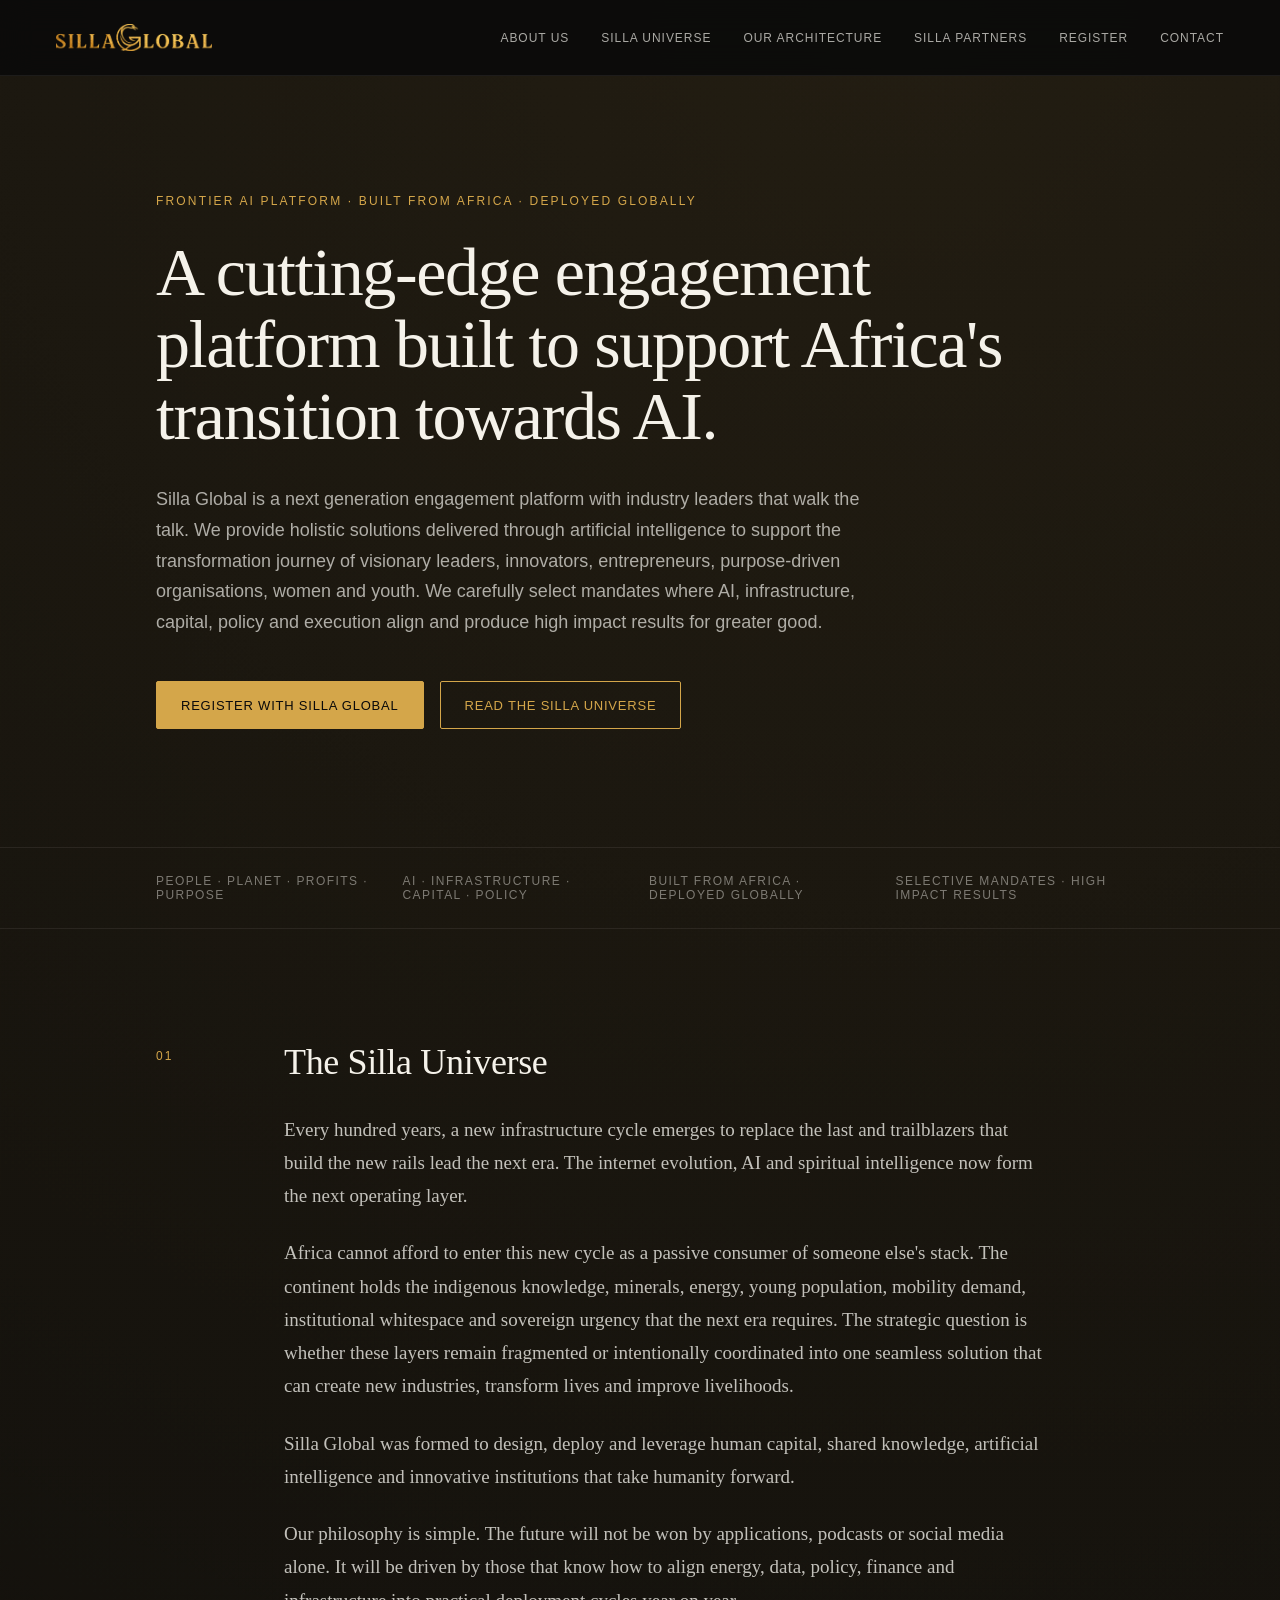
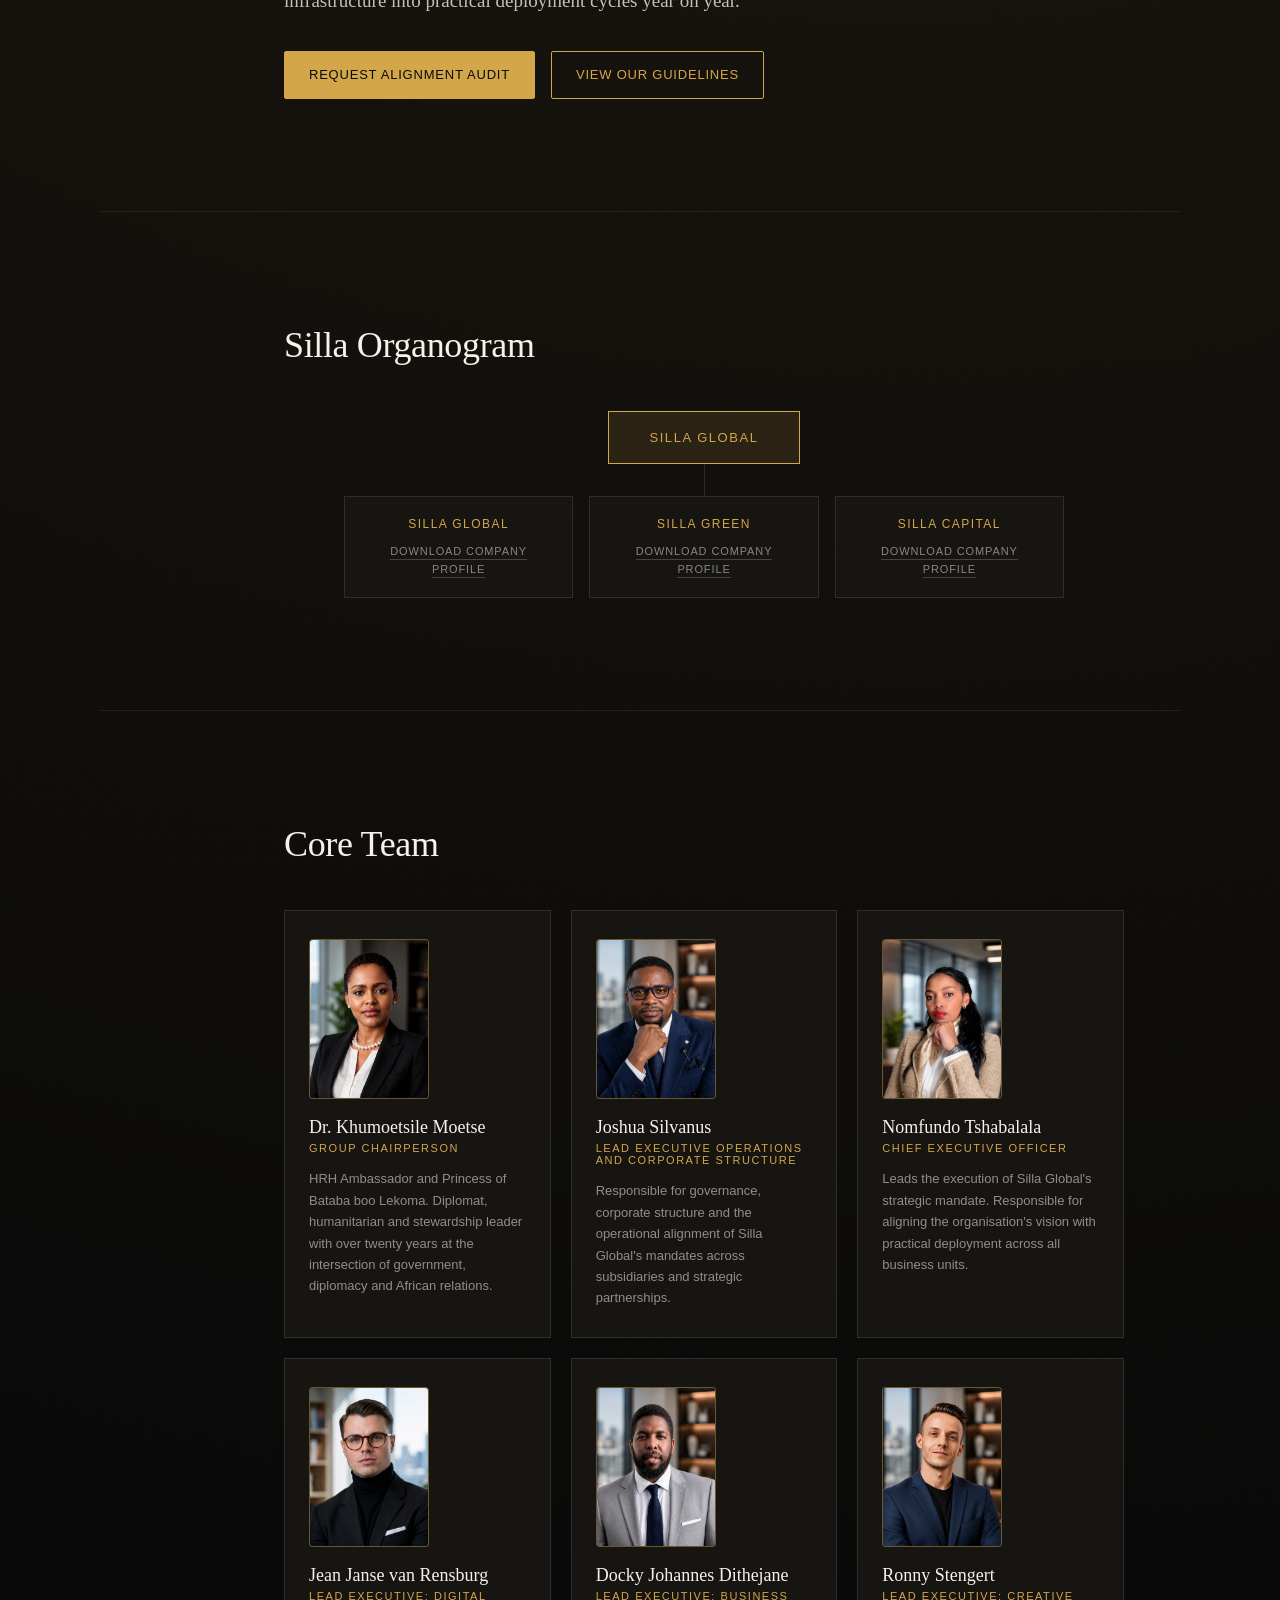
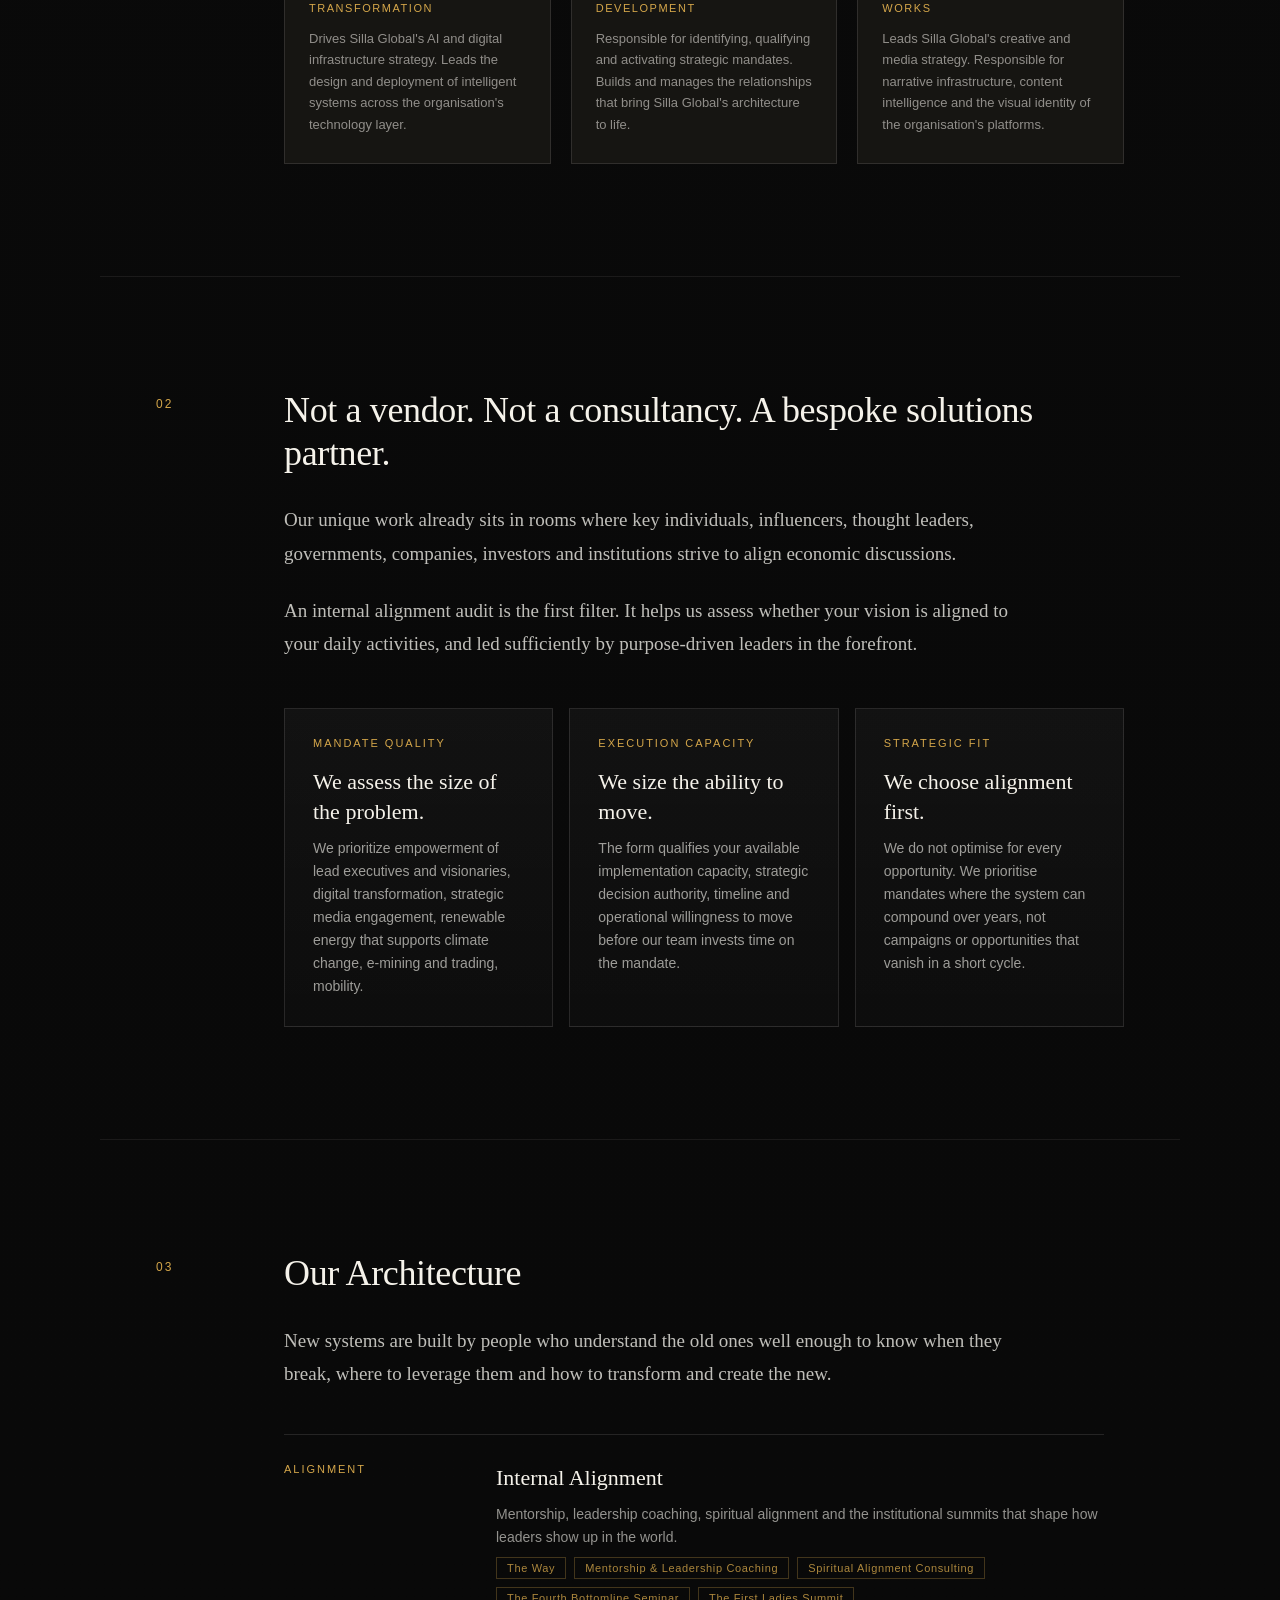
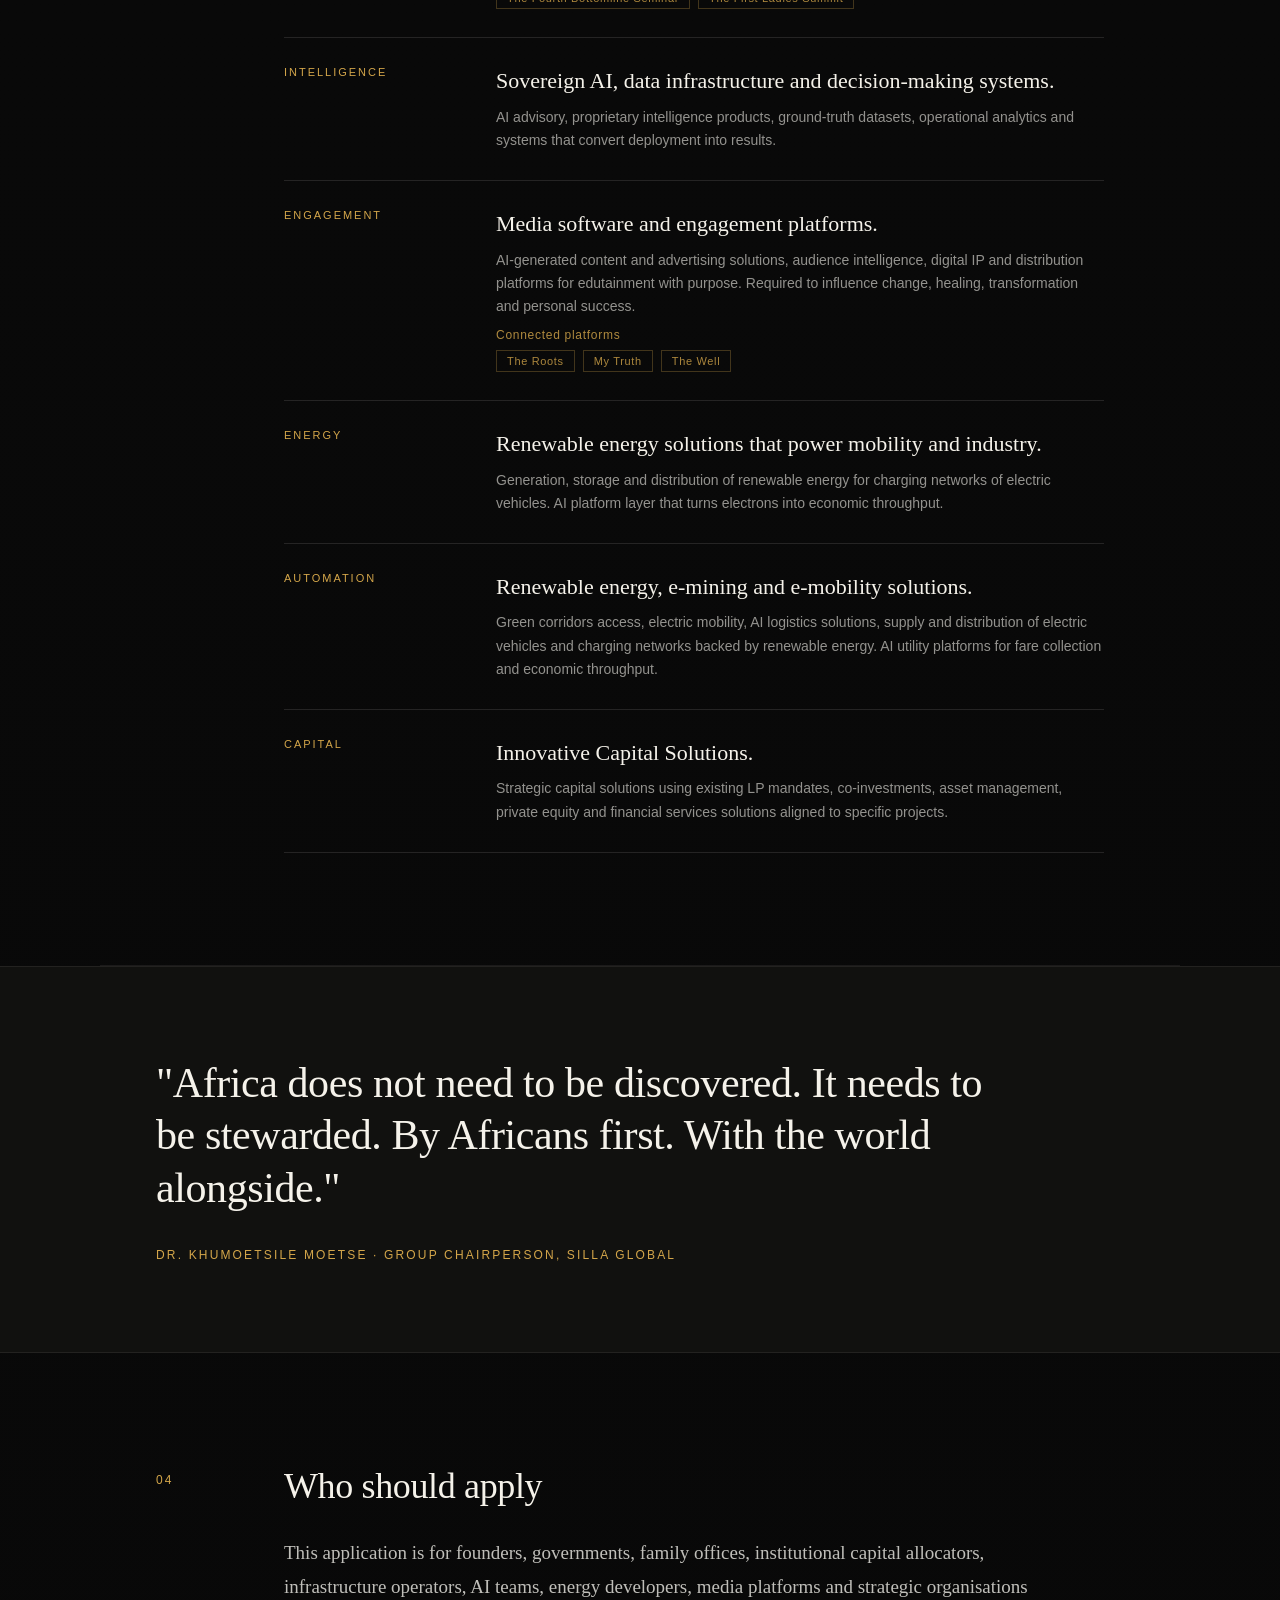
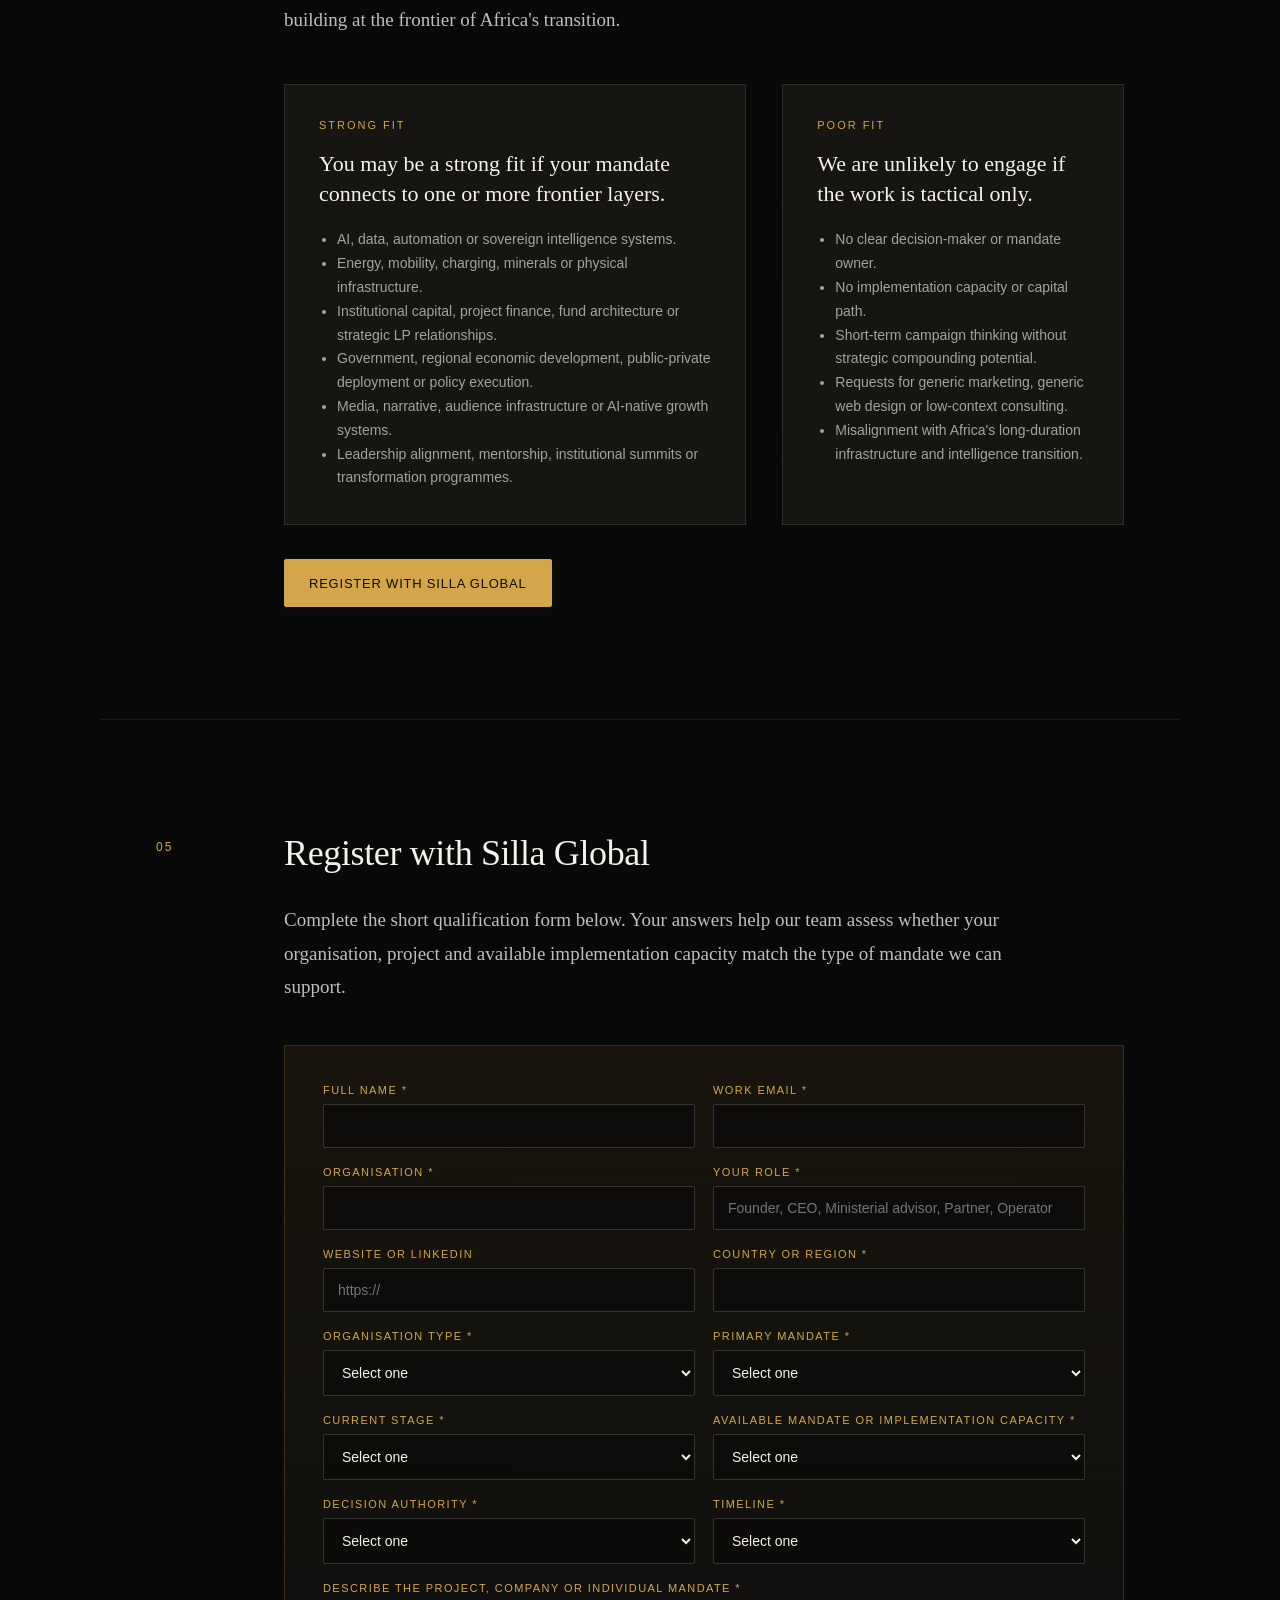
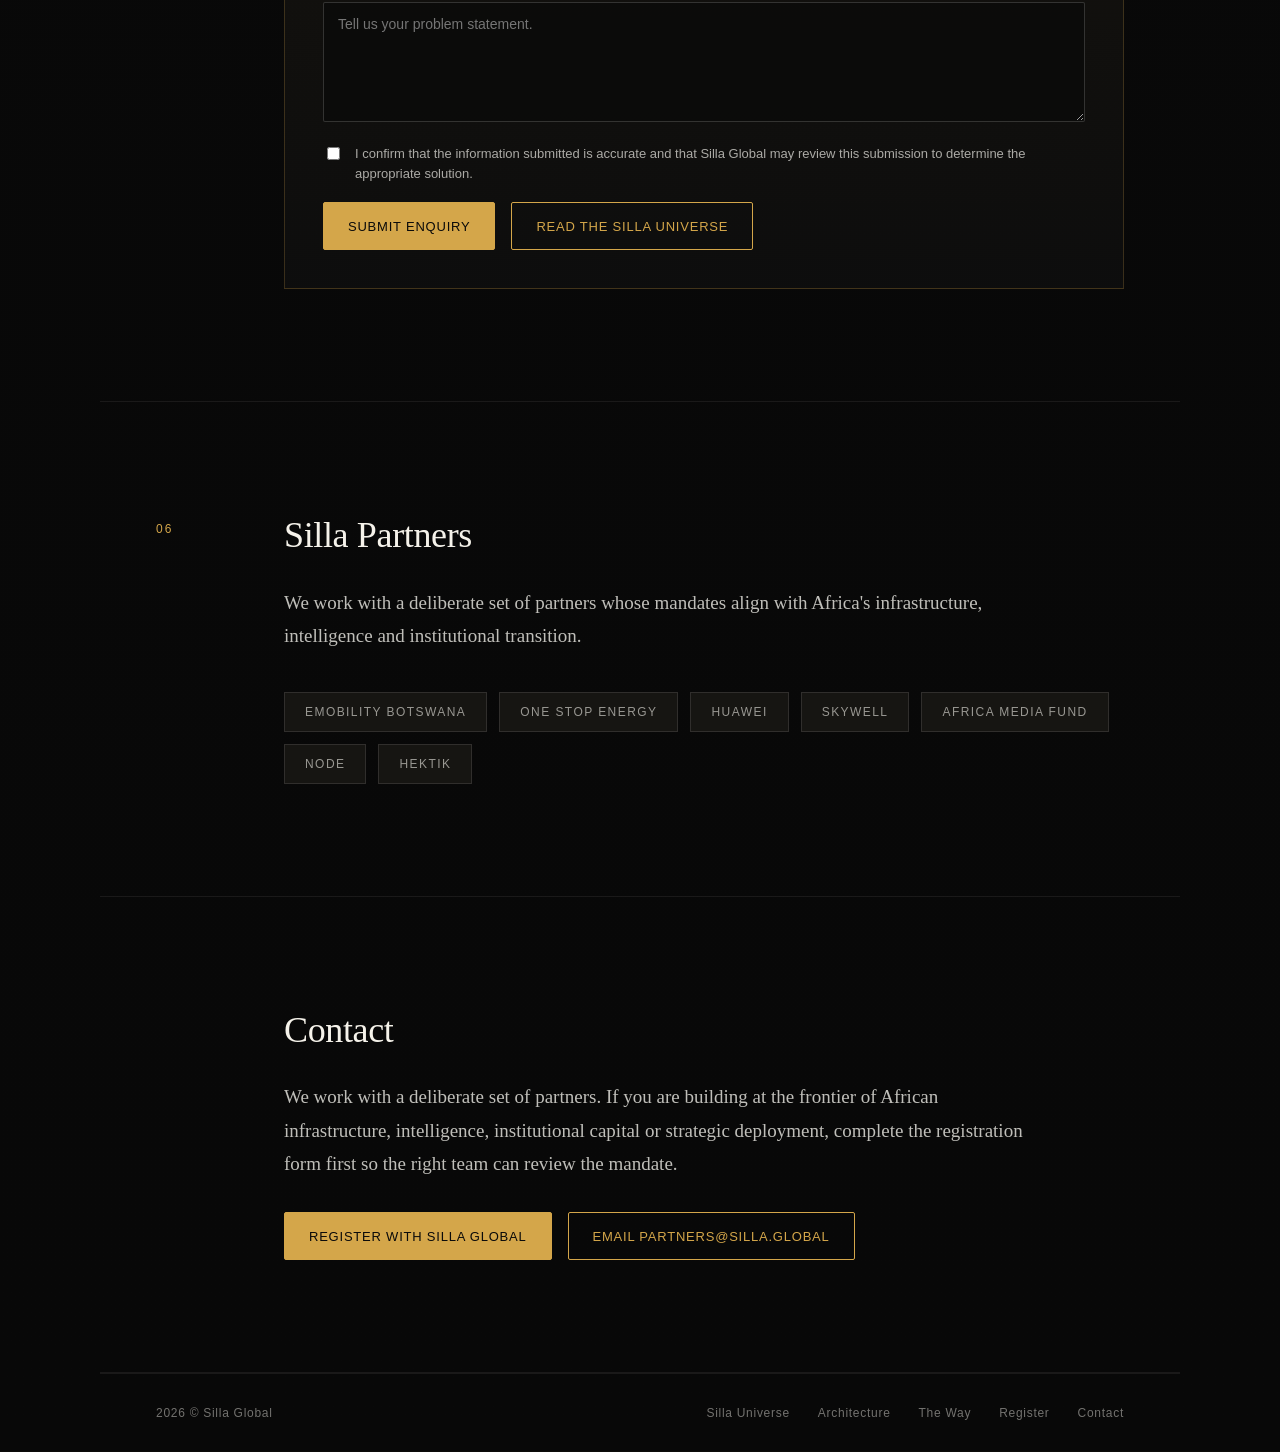
==== index.html @ cb0919e8 "Fix team photo assignments: correct Joshua and Ronny headshots - Joshua Silvanus: add correct headsh" ====
<!DOCTYPE html>
<html lang="en">
<head>
<meta charset="UTF-8">
<meta name="viewport" content="width=device-width, initial-scale=1.0">
<title>Silla Global | Frontier AI Platform · Built from Africa · Deployed Globally</title>
<meta name="description" content="Silla Global is a next generation engagement platform with industry leaders. We provide holistic solutions delivered through artificial intelligence to support the transformation journey of visionary leaders, innovators, entrepreneurs, purpose-driven organisations, women and youth.">
<style>
  :root {
    --bg: #0A0A0A;
    --panel: #11110F;
    --panel-soft: #161512;
    --text: #F5F2EA;
    --muted: rgba(232,230,224,0.72);
    --quiet: rgba(232,230,224,0.48);
    --line: rgba(232,230,224,0.12);
    --line-soft: rgba(232,230,224,0.08);
    --gold: #D4A64A;
    --gold-soft: rgba(212,166,74,0.12);
    --danger: #cf6b5b;
  }

  * { box-sizing: border-box; }
  html { scroll-behavior: smooth; }

  body {
    margin: 0;
    padding: 0;
    background: var(--bg);
    color: var(--text);
    font-family: ui-serif, Georgia, "Times New Roman", serif;
  }

  a { color: inherit; }
  a:hover, button:hover { opacity: 0.82; transition: opacity 0.2s ease; }

  .page {
    min-height: 100vh;
    background:
      radial-gradient(circle at 70% 0%, rgba(212,166,74,0.12), transparent 34%),
      linear-gradient(180deg, #0A0A0A 0%, #080808 100%);
  }

  .nav {
    position: sticky;
    top: 0;
    z-index: 40;
    display: flex;
    justify-content: space-between;
    align-items: center;
    padding: 24px 56px;
    border-bottom: 0.5px solid var(--line-soft);
    background: rgba(10,10,10,0.86);
    backdrop-filter: blur(16px);
  }

  .brand {
    display: inline-flex;
    align-items: center;
    text-decoration: none;
    line-height: 0;
  }

  .brand-logo {
    display: block;
    width: 156px;
    height: auto;
    max-height: 34px;
    object-fit: contain;
  }

  .nav-links {
    display: flex;
    gap: 32px;
    font-family: ui-sans-serif, -apple-system, BlinkMacSystemFont, "Segoe UI", sans-serif;
    font-size: 12px;
    letter-spacing: 0.08em;
    text-transform: uppercase;
    color: rgba(232,230,224,0.72);
  }

  .nav-links a { text-decoration: none; }

  .container {
    max-width: 1080px;
    margin: 0 auto;
    padding-left: 56px;
    padding-right: 56px;
  }

  .hero {
    padding-top: 118px;
    padding-bottom: 118px;
  }

  .eyebrow {
    font-family: ui-sans-serif, -apple-system, BlinkMacSystemFont, "Segoe UI", sans-serif;
    font-size: 12px;
    letter-spacing: 0.18em;
    text-transform: uppercase;
    color: var(--gold);
    margin-bottom: 28px;
  }

  h1, h2, h3, p { margin-top: 0; }

  h1 {
    font-size: 68px;
    font-weight: 400;
    line-height: 1.06;
    letter-spacing: -0.02em;
    color: var(--text);
    max-width: 920px;
    margin-bottom: 32px;
  }

  .hero-copy {
    font-family: ui-sans-serif, -apple-system, BlinkMacSystemFont, "Segoe UI", sans-serif;
    font-size: 18px;
    line-height: 1.7;
    color: var(--muted);
    max-width: 720px;
    font-weight: 300;
    margin-bottom: 44px;
  }

  .cta-row {
    display: flex;
    flex-wrap: wrap;
    gap: 16px;
    align-items: center;
  }

  .button {
    display: inline-flex;
    justify-content: center;
    align-items: center;
    min-height: 48px;
    padding: 14px 24px;
    border-radius: 2px;
    border: 1px solid var(--gold);
    font-family: ui-sans-serif, -apple-system, BlinkMacSystemFont, "Segoe UI", sans-serif;
    font-size: 13px;
    letter-spacing: 0.06em;
    text-transform: uppercase;
    text-decoration: none;
    cursor: pointer;
  }

  .button-primary { color: #0A0A0A; background: var(--gold); }
  .button-secondary { color: var(--gold); background: transparent; }

  .trust-strip {
    border-top: 0.5px solid var(--line-soft);
    border-bottom: 0.5px solid var(--line-soft);
    padding: 26px 0;
    font-family: ui-sans-serif, -apple-system, BlinkMacSystemFont, "Segoe UI", sans-serif;
    color: var(--quiet);
    font-size: 12px;
    letter-spacing: 0.12em;
    text-transform: uppercase;
  }

  .trust-strip .container {
    display: grid;
    grid-template-columns: repeat(4, 1fr);
    gap: 18px;
  }

  section.block {
    padding-top: 112px;
    padding-bottom: 112px;
    border-bottom: 0.5px solid var(--line-soft);
  }

  .section-grid {
    display: grid;
    grid-template-columns: 80px minmax(0, 1fr);
    gap: 48px;
    align-items: start;
  }

  .section-number {
    font-family: ui-sans-serif, -apple-system, BlinkMacSystemFont, "Segoe UI", sans-serif;
    font-size: 12px;
    letter-spacing: 0.18em;
    color: var(--gold);
    padding-top: 8px;
  }

  h2 {
    font-size: 36px;
    font-weight: 400;
    line-height: 1.2;
    letter-spacing: -0.01em;
    margin-bottom: 28px;
  }

  h3 {
    font-size: 22px;
    font-weight: 400;
    line-height: 1.35;
    margin-bottom: 10px;
  }

  .serif-copy {
    font-size: 19px;
    line-height: 1.75;
    color: rgba(232,230,224,0.82);
    max-width: 760px;
    font-weight: 300;
  }

  .serif-copy p { margin-bottom: 24px; }

  .cards {
    display: grid;
    grid-template-columns: repeat(3, 1fr);
    gap: 16px;
    margin-top: 48px;
  }

  .card {
    background: linear-gradient(180deg, rgba(255,255,255,0.035), rgba(255,255,255,0.015));
    border: 0.5px solid var(--line);
    padding: 28px;
    min-height: 210px;
  }

  .card-label {
    font-family: ui-sans-serif, -apple-system, BlinkMacSystemFont, "Segoe UI", sans-serif;
    font-size: 11px;
    letter-spacing: 0.18em;
    text-transform: uppercase;
    color: var(--gold);
    margin-bottom: 18px;
  }

  .card p {
    font-family: ui-sans-serif, -apple-system, BlinkMacSystemFont, "Segoe UI", sans-serif;
    font-size: 14px;
    line-height: 1.65;
    color: rgba(232,230,224,0.66);
    margin-bottom: 0;
  }

  .stack-list {
    max-width: 820px;
    margin-top: 44px;
  }

  .stack-item {
    display: grid;
    grid-template-columns: 180px 1fr;
    gap: 32px;
    padding: 28px 0;
    border-top: 0.5px solid var(--line);
  }

  .stack-item:last-child { border-bottom: 0.5px solid var(--line); }

  .stack-title {
    font-family: ui-sans-serif, -apple-system, BlinkMacSystemFont, "Segoe UI", sans-serif;
    font-size: 11px;
    letter-spacing: 0.18em;
    text-transform: uppercase;
    color: var(--gold);
  }

  .stack-item p {
    font-family: ui-sans-serif, -apple-system, BlinkMacSystemFont, "Segoe UI", sans-serif;
    color: rgba(232,230,224,0.62);
    font-size: 14px;
    line-height: 1.65;
    margin-bottom: 0;
  }

  .stack-sub {
    font-family: ui-sans-serif, -apple-system, BlinkMacSystemFont, "Segoe UI", sans-serif;
    font-size: 12px;
    color: var(--gold);
    margin-top: 10px;
    margin-bottom: 6px;
    letter-spacing: 0.06em;
    opacity: 0.82;
  }

  .stack-tags {
    display: flex;
    flex-wrap: wrap;
    gap: 8px;
    margin-top: 8px;
  }

  .stack-tag {
    font-family: ui-sans-serif, -apple-system, BlinkMacSystemFont, "Segoe UI", sans-serif;
    font-size: 11px;
    letter-spacing: 0.06em;
    color: rgba(212,166,74,0.80);
    border: 0.5px solid rgba(212,166,74,0.28);
    padding: 4px 10px;
  }

  .quote-band {
    background: var(--panel);
    border-top: 0.5px solid var(--line-soft);
    border-bottom: 0.5px solid var(--line-soft);
    padding: 90px 0;
  }

  .quote {
    font-size: 42px;
    font-weight: 400;
    line-height: 1.25;
    letter-spacing: -0.01em;
    max-width: 860px;
  }

  .authority-grid {
    display: grid;
    grid-template-columns: 1.15fr 0.85fr;
    gap: 36px;
    align-items: stretch;
    margin-top: 48px;
  }

  .authority-panel {
    border: 0.5px solid var(--line);
    background: var(--panel-soft);
    padding: 34px;
  }

  .authority-panel ul {
    margin: 20px 0 0;
    padding-left: 18px;
    font-family: ui-sans-serif, -apple-system, BlinkMacSystemFont, "Segoe UI", sans-serif;
    color: rgba(232,230,224,0.68);
    line-height: 1.7;
    font-size: 14px;
  }

  /* ORGANOGRAM */
  .organogram {
    margin-top: 44px;
    display: flex;
    flex-direction: column;
    align-items: center;
    gap: 0;
  }

  .org-parent {
    border: 0.5px solid var(--gold);
    background: var(--gold-soft);
    padding: 18px 40px;
    font-family: ui-sans-serif, -apple-system, BlinkMacSystemFont, "Segoe UI", sans-serif;
    font-size: 13px;
    letter-spacing: 0.12em;
    text-transform: uppercase;
    color: var(--gold);
    text-align: center;
  }

  .org-connector {
    width: 0.5px;
    height: 32px;
    background: var(--line);
  }

  .org-children {
    display: grid;
    grid-template-columns: repeat(3, 1fr);
    gap: 16px;
    width: 100%;
    max-width: 720px;
  }

  .org-child {
    border: 0.5px solid var(--line);
    background: var(--panel-soft);
    padding: 20px 22px;
    text-align: center;
  }

  .org-child-name {
    font-family: ui-sans-serif, -apple-system, BlinkMacSystemFont, "Segoe UI", sans-serif;
    font-size: 12px;
    letter-spacing: 0.12em;
    text-transform: uppercase;
    color: var(--gold);
    margin-bottom: 10px;
  }

  .org-child a {
    font-family: ui-sans-serif, -apple-system, BlinkMacSystemFont, "Segoe UI", sans-serif;
    font-size: 11px;
    letter-spacing: 0.08em;
    text-transform: uppercase;
    color: rgba(232,230,224,0.55);
    text-decoration: none;
    border-bottom: 0.5px solid rgba(232,230,224,0.22);
    padding-bottom: 2px;
  }

  /* TEAM */
  .team-grid {
    display: grid;
    grid-template-columns: repeat(3, 1fr);
    gap: 20px;
    margin-top: 44px;
  }

  .team-card {
    border: 0.5px solid var(--line);
    background: var(--panel-soft);
    padding: 28px 24px;
  }

  .team-avatar {
    width: 120px;
    height: 160px;
    border-radius: 4px;
    background: var(--gold-soft);
    border: 0.5px solid rgba(212,166,74,0.38);
    display: flex;
    align-items: center;
    justify-content: center;
    font-family: ui-sans-serif, -apple-system, BlinkMacSystemFont, "Segoe UI", sans-serif;
    font-size: 22px;
    font-weight: 300;
    color: var(--gold);
    margin-bottom: 18px;
    letter-spacing: 0.04em;
    overflow: hidden;
  }
  .team-avatar img {
    width: 100%;
    height: 100%;
    object-fit: cover;
    object-position: top center;
    display: block;
  }

  .team-name {
    font-size: 18px;
    font-weight: 400;
    margin-bottom: 4px;
    color: var(--text);
  }

  .team-role {
    font-family: ui-sans-serif, -apple-system, BlinkMacSystemFont, "Segoe UI", sans-serif;
    font-size: 11px;
    letter-spacing: 0.14em;
    text-transform: uppercase;
    color: var(--gold);
    margin-bottom: 14px;
  }

  .team-bio {
    font-family: ui-sans-serif, -apple-system, BlinkMacSystemFont, "Segoe UI", sans-serif;
    font-size: 13px;
    line-height: 1.65;
    color: rgba(232,230,224,0.58);
    margin-bottom: 0;
  }

  /* PARTNERS */
  .partners-strip {
    display: flex;
    flex-wrap: wrap;
    gap: 12px;
    margin-top: 40px;
  }

  .partner-badge {
    font-family: ui-sans-serif, -apple-system, BlinkMacSystemFont, "Segoe UI", sans-serif;
    font-size: 12px;
    letter-spacing: 0.12em;
    text-transform: uppercase;
    color: rgba(232,230,224,0.62);
    border: 0.5px solid var(--line);
    padding: 12px 20px;
    background: var(--panel-soft);
  }

  /* APPLICATION */
  .application-shell {
    background: linear-gradient(180deg, rgba(212,166,74,0.08), rgba(255,255,255,0.02));
    border: 0.5px solid rgba(212,166,74,0.22);
    padding: 38px;
    margin-top: 42px;
  }

  form {
    display: grid;
    grid-template-columns: repeat(2, minmax(0, 1fr));
    gap: 18px;
    font-family: ui-sans-serif, -apple-system, BlinkMacSystemFont, "Segoe UI", sans-serif;
  }

  .form-full { grid-column: 1 / -1; }

  label {
    display: block;
    font-size: 11px;
    letter-spacing: 0.13em;
    text-transform: uppercase;
    color: var(--gold);
    margin-bottom: 8px;
  }

  input, select, textarea {
    width: 100%;
    border: 0.5px solid rgba(232,230,224,0.18);
    background: rgba(10,10,10,0.72);
    color: var(--text);
    padding: 13px 14px;
    font-family: ui-sans-serif, -apple-system, BlinkMacSystemFont, "Segoe UI", sans-serif;
    font-size: 14px;
    border-radius: 2px;
    outline: none;
  }

  textarea { min-height: 120px; resize: vertical; }
  input:focus, select:focus, textarea:focus { border-color: var(--gold); }

  .checkbox-line {
    display: flex;
    gap: 12px;
    align-items: flex-start;
    color: var(--muted);
    font-size: 13px;
    line-height: 1.55;
  }

  .checkbox-line input { width: auto; margin-top: 3px; }

  .form-note {
    font-size: 13px;
    line-height: 1.6;
    color: var(--quiet);
    margin-bottom: 24px;
    font-family: ui-sans-serif, -apple-system, BlinkMacSystemFont, "Segoe UI", sans-serif;
  }

  .error-message {
    display: none;
    grid-column: 1 / -1;
    color: var(--danger);
    font-family: ui-sans-serif, -apple-system, BlinkMacSystemFont, "Segoe UI", sans-serif;
    font-size: 14px;
    line-height: 1.5;
    border: 0.5px solid rgba(207,107,91,0.32);
    background: rgba(207,107,91,0.08);
    padding: 14px;
  }

  .modal {
    position: fixed;
    inset: 0;
    display: none;
    align-items: center;
    justify-content: center;
    padding: 24px;
    background: rgba(0,0,0,0.76);
    z-index: 100;
  }

  .modal.active { display: flex; }

  .modal-content {
    width: min(640px, 100%);
    background: var(--panel);
    border: 0.5px solid var(--line);
    padding: 48px;
  }

  footer {
    display: flex;
    justify-content: space-between;
    align-items: center;
    padding: 32px 56px;
    border-top: 0.5px solid var(--line-soft);
    font-family: ui-sans-serif, -apple-system, BlinkMacSystemFont, "Segoe UI", sans-serif;
    font-size: 12px;
    color: var(--quiet);
    letter-spacing: 0.06em;
  }

  .footer-links {
    display: flex;
    gap: 28px;
  }

  .footer-links a { text-decoration: none; }

  @media (max-width: 860px) {
    .nav { padding: 18px 24px; }
    .nav-links { flex-wrap: wrap; justify-content: center; gap: 18px; }
    .container { padding-left: 24px; padding-right: 24px; }
    h1 { font-size: 42px; }
    .section-grid, .authority-grid, .stack-item { grid-template-columns: 1fr; gap: 22px; }
    .section-number { padding-top: 0; }
    .cards { grid-template-columns: 1fr; }
    .team-grid { grid-template-columns: 1fr 1fr; }
    .org-children { grid-template-columns: 1fr; }
    footer { flex-direction: column; align-items: flex-start; gap: 16px; }
  }

  @media (max-width: 540px) {
    h1 { font-size: 32px; }
    .team-grid { grid-template-columns: 1fr; }
    .trust-strip .container { grid-template-columns: 1fr 1fr; }
  }
</style>
</head>
<body>
<div class="page">

  <nav class="nav" aria-label="Primary navigation">
    <a class="brand" href="#top" aria-label="Silla Global home">
      <img class="brand-logo" src="SillaGlobalLogo.png" alt="Silla Global" onerror="this.style.display='none';this.nextElementSibling.style.display='inline'">
      <span style="display:none;font-family:ui-sans-serif,sans-serif;font-size:15px;letter-spacing:0.12em;text-transform:uppercase;color:var(--gold)">SILLA GLOBAL</span>
    </a>
    <div class="nav-links">
      <a href="#about">About Us</a>
      <a href="#universe">Silla Universe</a>
      <a href="#architecture">Our Architecture</a>
      <a href="#partners">Silla Partners</a>
      <a href="#register">Register</a>
      <a href="#contact">Contact</a>
    </div>
  </nav>

  <main id="top">

    <!-- HERO -->
    <section class="hero container">
      <div class="eyebrow">Frontier AI Platform &middot; Built from Africa &middot; Deployed Globally</div>
      <h1>A cutting-edge engagement platform built to support Africa's transition towards AI.</h1>
      <p class="hero-copy">Silla Global is a next generation engagement platform with industry leaders that walk the talk. We provide holistic solutions delivered through artificial intelligence to support the transformation journey of visionary leaders, innovators, entrepreneurs, purpose-driven organisations, women and youth. We carefully select mandates where AI, infrastructure, capital, policy and execution align and produce high impact results for greater good.</p>
      <div class="cta-row">
        <a class="button button-primary" href="#register">Register with Silla Global</a>
        <a class="button button-secondary" href="#universe">Read the Silla Universe</a>
      </div>
    </section>

    <!-- TRUST STRIP -->
    <div class="trust-strip">
      <div class="container">
        <div>People &middot; Planet &middot; Profits &middot; Purpose</div>
        <div>AI &middot; Infrastructure &middot; Capital &middot; Policy</div>
        <div>Built from Africa &middot; Deployed Globally</div>
        <div>Selective mandates &middot; High impact results</div>
      </div>
    </div>

    <!-- 01 ABOUT / SILLA UNIVERSE -->
    <section id="about" class="block container">
      <div class="section-grid">
        <div class="section-number">01</div>
        <div>
          <h2 id="universe">The Silla Universe</h2>
          <div class="serif-copy">
            <p>Every hundred years, a new infrastructure cycle emerges to replace the last and trailblazers that build the new rails lead the next era. The internet evolution, AI and spiritual intelligence now form the next operating layer.</p>
            <p>Africa cannot afford to enter this new cycle as a passive consumer of someone else's stack. The continent holds the indigenous knowledge, minerals, energy, young population, mobility demand, institutional whitespace and sovereign urgency that the next era requires. The strategic question is whether these layers remain fragmented or intentionally coordinated into one seamless solution that can create new industries, transform lives and improve livelihoods.</p>
            <p>Silla Global was formed to design, deploy and leverage human capital, shared knowledge, artificial intelligence and innovative institutions that take humanity forward.</p>
            <p>Our philosophy is simple. The future will not be won by applications, podcasts or social media alone. It will be driven by those that know how to align energy, data, policy, finance and infrastructure into practical deployment cycles year on year.</p>
          </div>
          <div class="cta-row" style="margin-top: 34px;">
            <a class="button button-primary" href="#register">Request Alignment Audit</a>
            <a class="button button-secondary" href="#architecture">View Our Guidelines</a>
          </div>
        </div>
      </div>
    </section>

    <!-- ORGANOGRAM -->
    <section class="block container">
      <div class="section-grid">
        <div class="section-number">&nbsp;</div>
        <div>
          <h2>Silla Organogram</h2>
          <div class="organogram">
            <div class="org-parent">Silla Global</div>
            <div class="org-connector"></div>
            <div class="org-children">
              <div class="org-child">
                <div class="org-child-name">Silla Global</div>
                <a href="#" onclick="alert('Company profile coming soon.');return false;">Download Company Profile</a>
              </div>
              <div class="org-child">
                <div class="org-child-name">Silla Green</div>
                <a href="#" onclick="alert('Company profile coming soon.');return false;">Download Company Profile</a>
              </div>
              <div class="org-child">
                <div class="org-child-name">Silla Capital</div>
                <a href="#" onclick="alert('Company profile coming soon.');return false;">Download Company Profile</a>
              </div>
            </div>
          </div>
        </div>
      </div>
    </section>

    <!-- CORE TEAM -->
    <section class="block container">
      <div class="section-grid">
        <div class="section-number">&nbsp;</div>
        <div>
          <h2>Core Team</h2>
          <div class="team-grid">
            <div class="team-card">
              <div class="team-avatar"><img src="[data-uri]" alt="Dr. Khumoetsile Moetse"></div>
              <div class="team-name">Dr. Khumoetsile Moetse</div>
              <div class="team-role">Group Chairperson</div>
              <p class="team-bio">HRH Ambassador and Princess of Bataba boo Lekoma. Diplomat, humanitarian and stewardship leader with over twenty years at the intersection of government, diplomacy and African relations.</p>
            </div>
            <div class="team-card">
              <div class="team-avatar"><img src="[data-uri]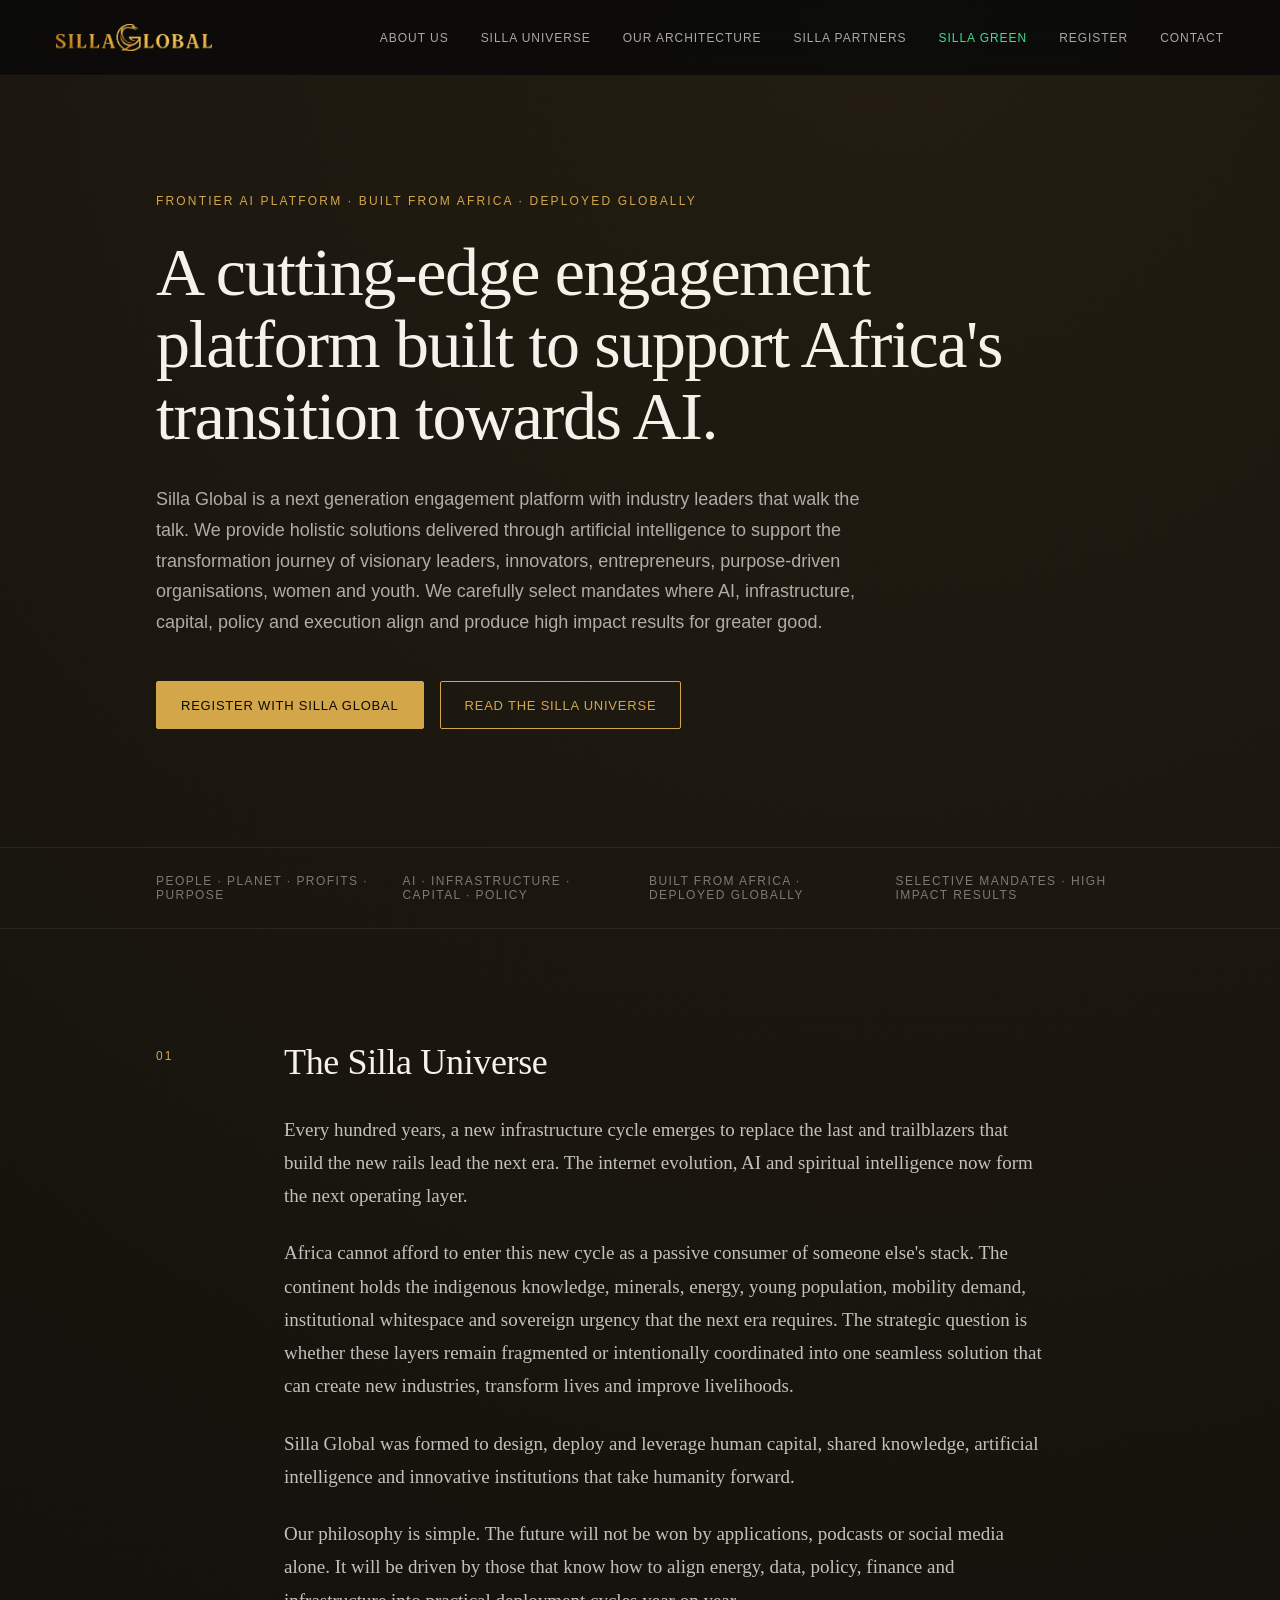
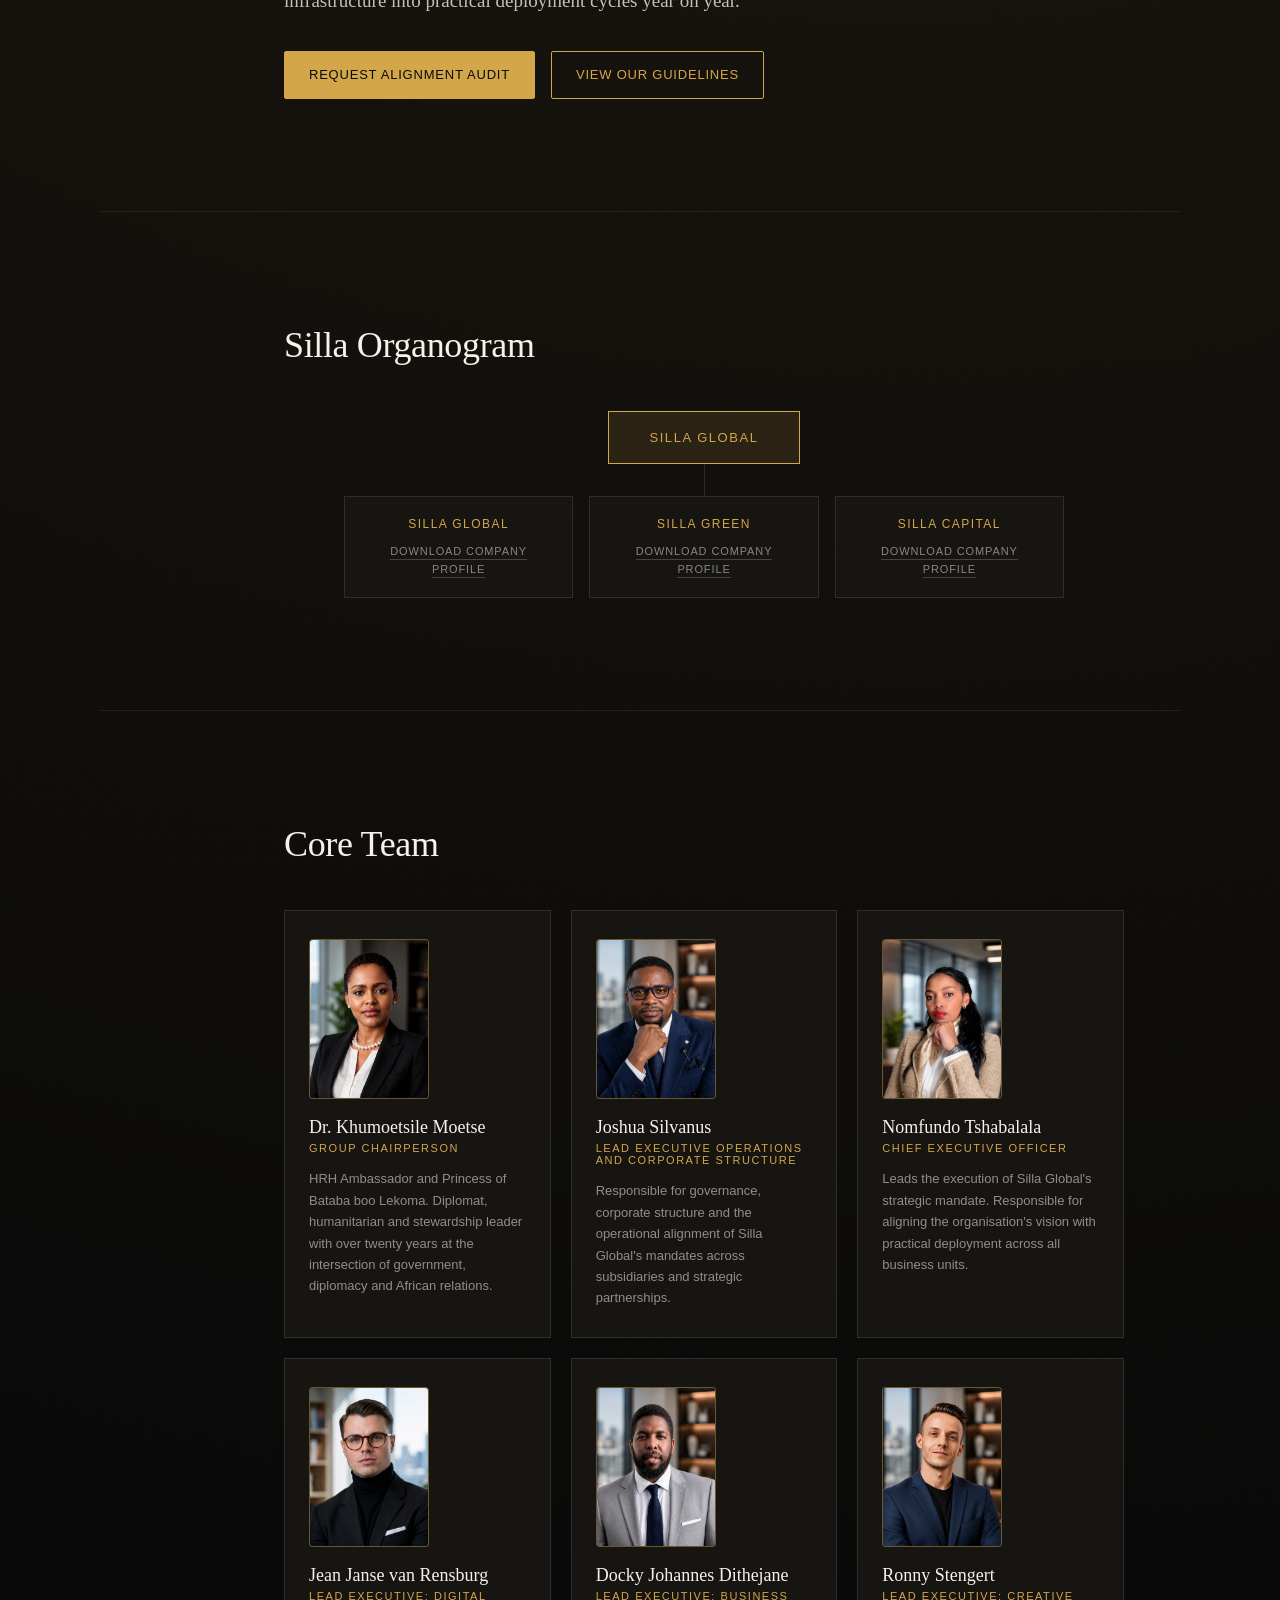
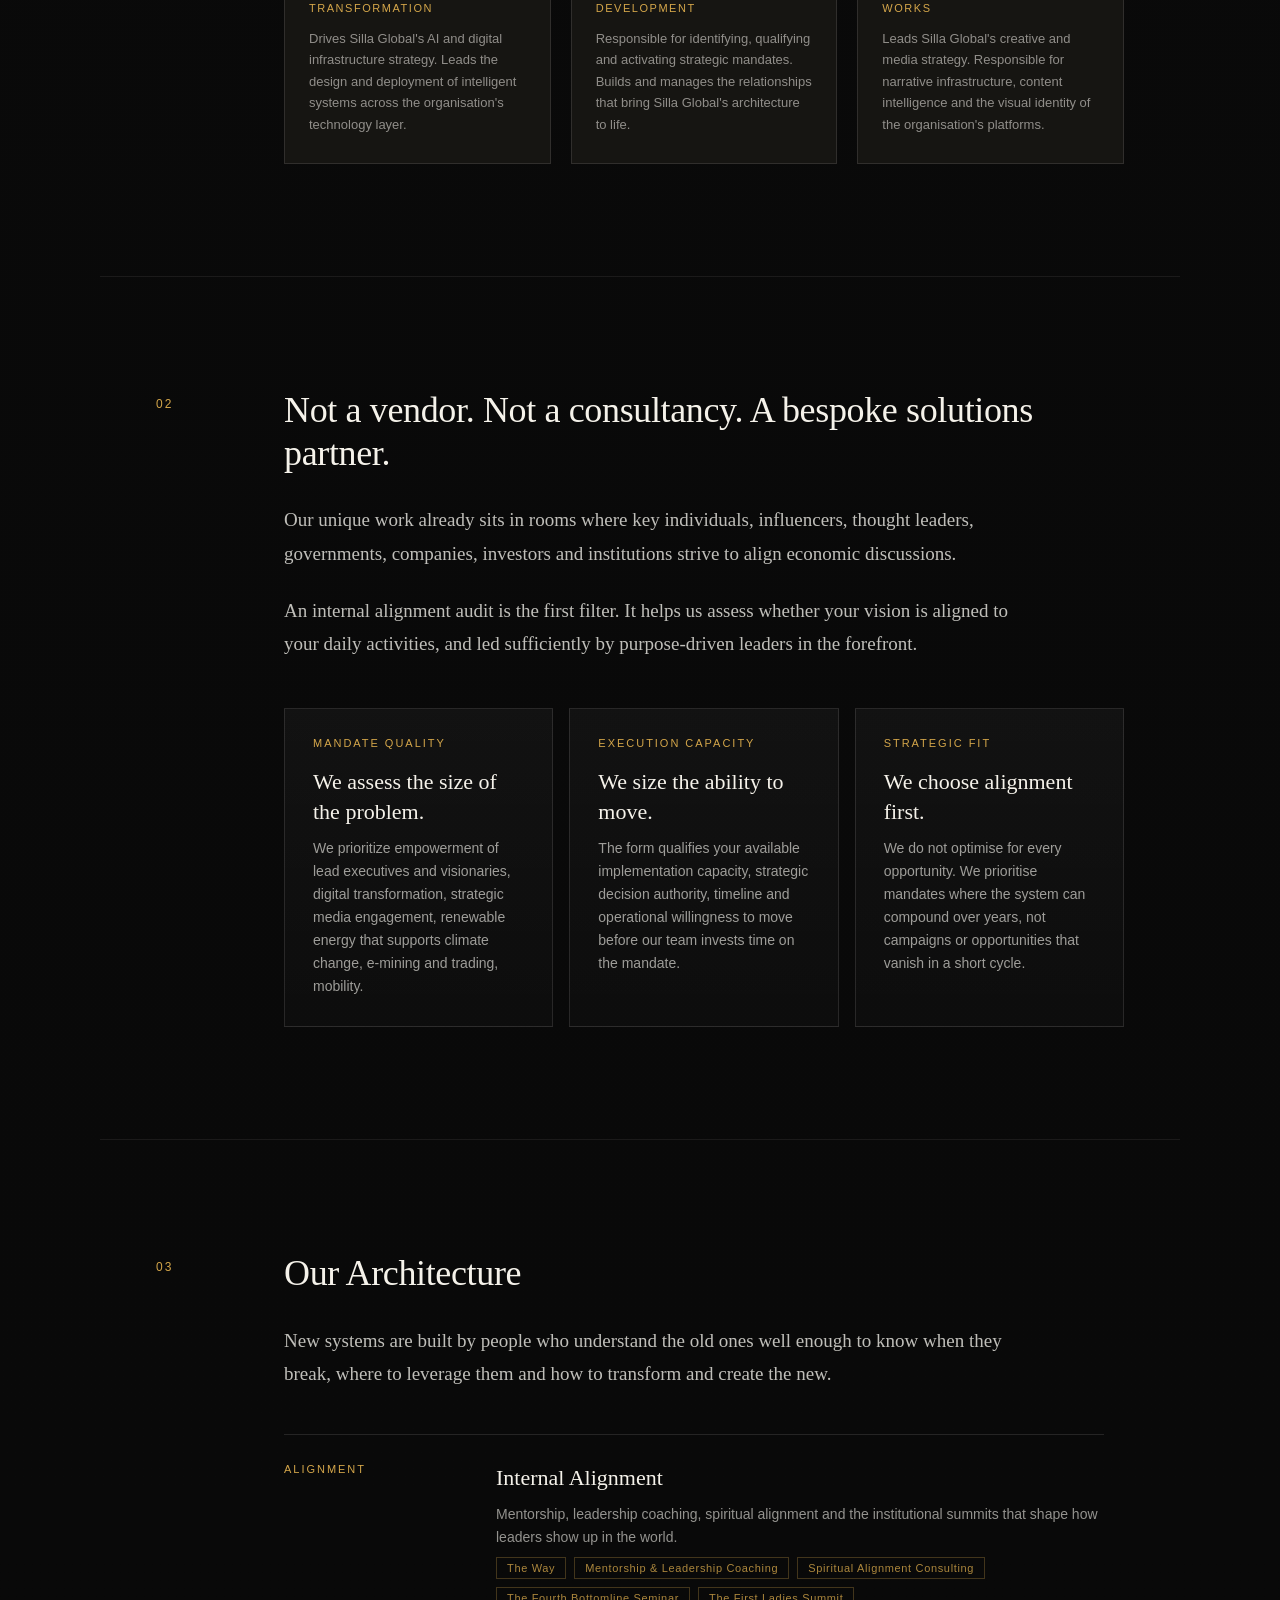
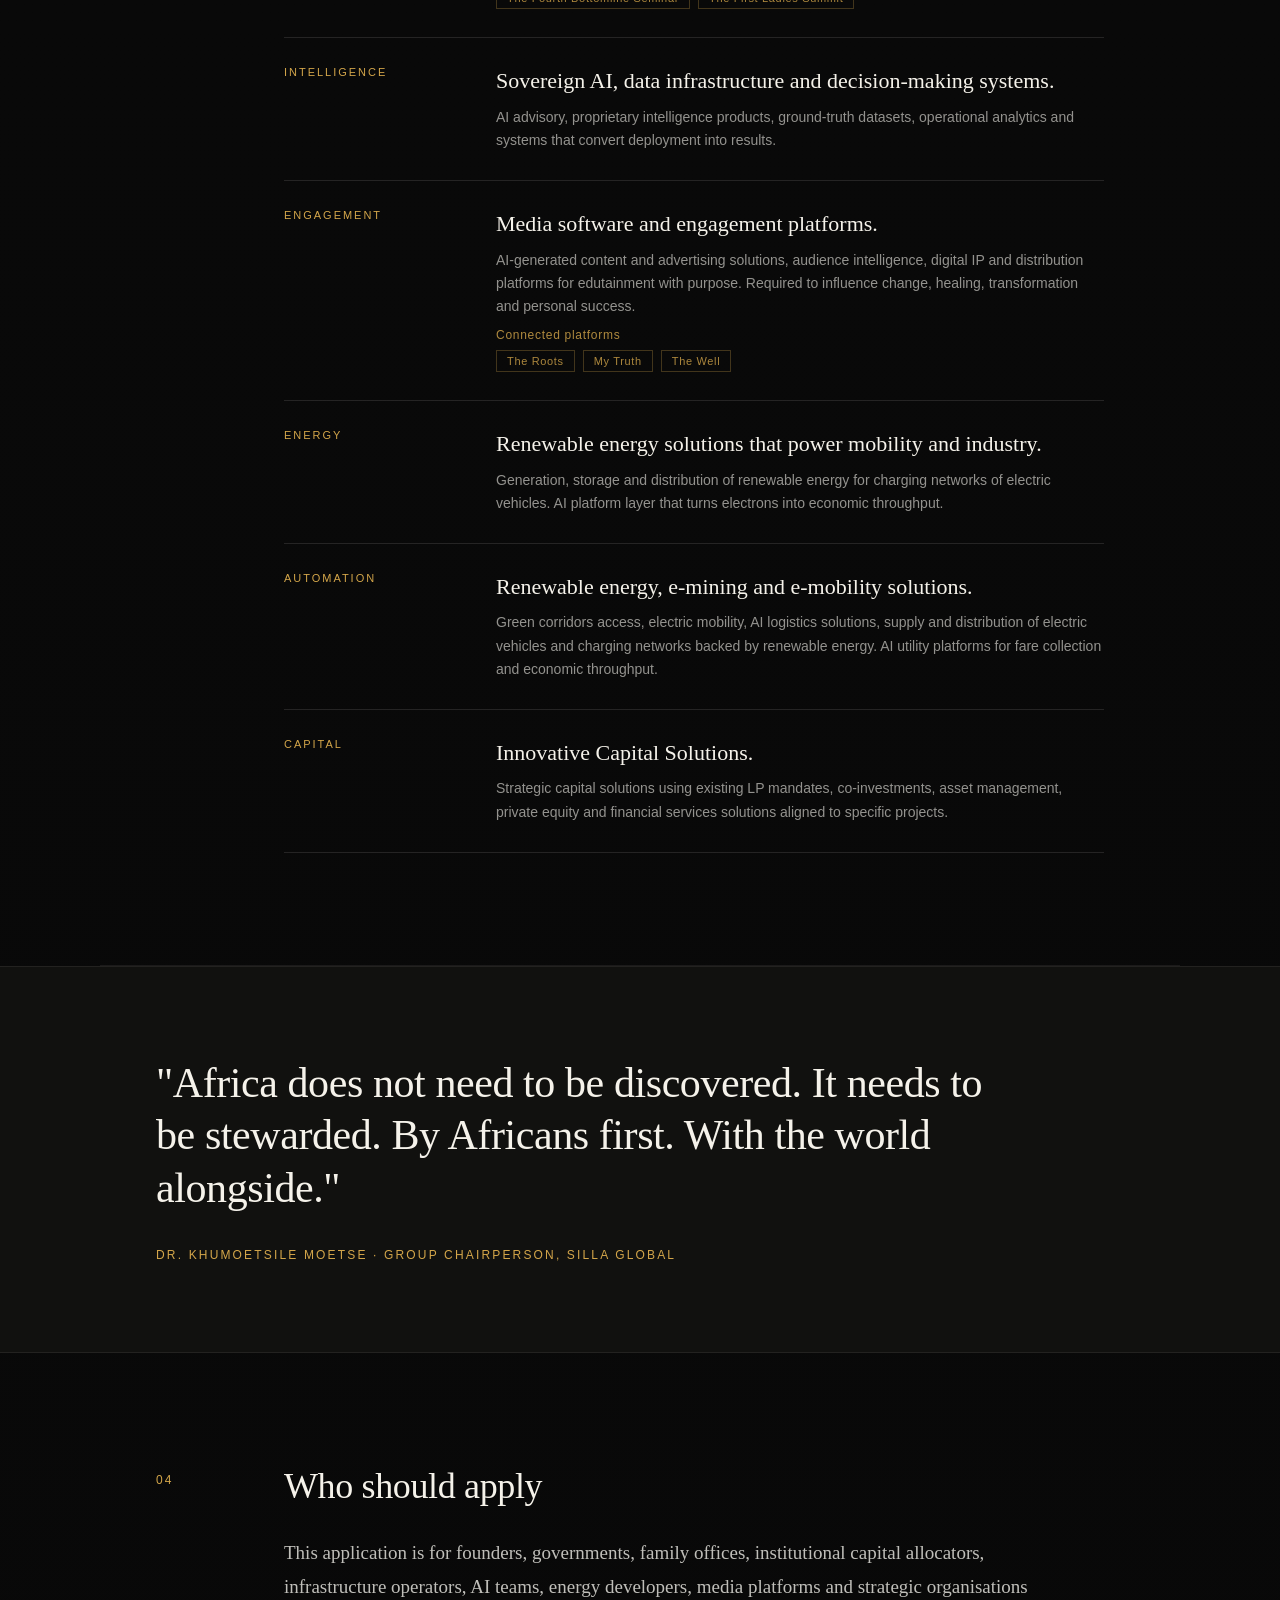
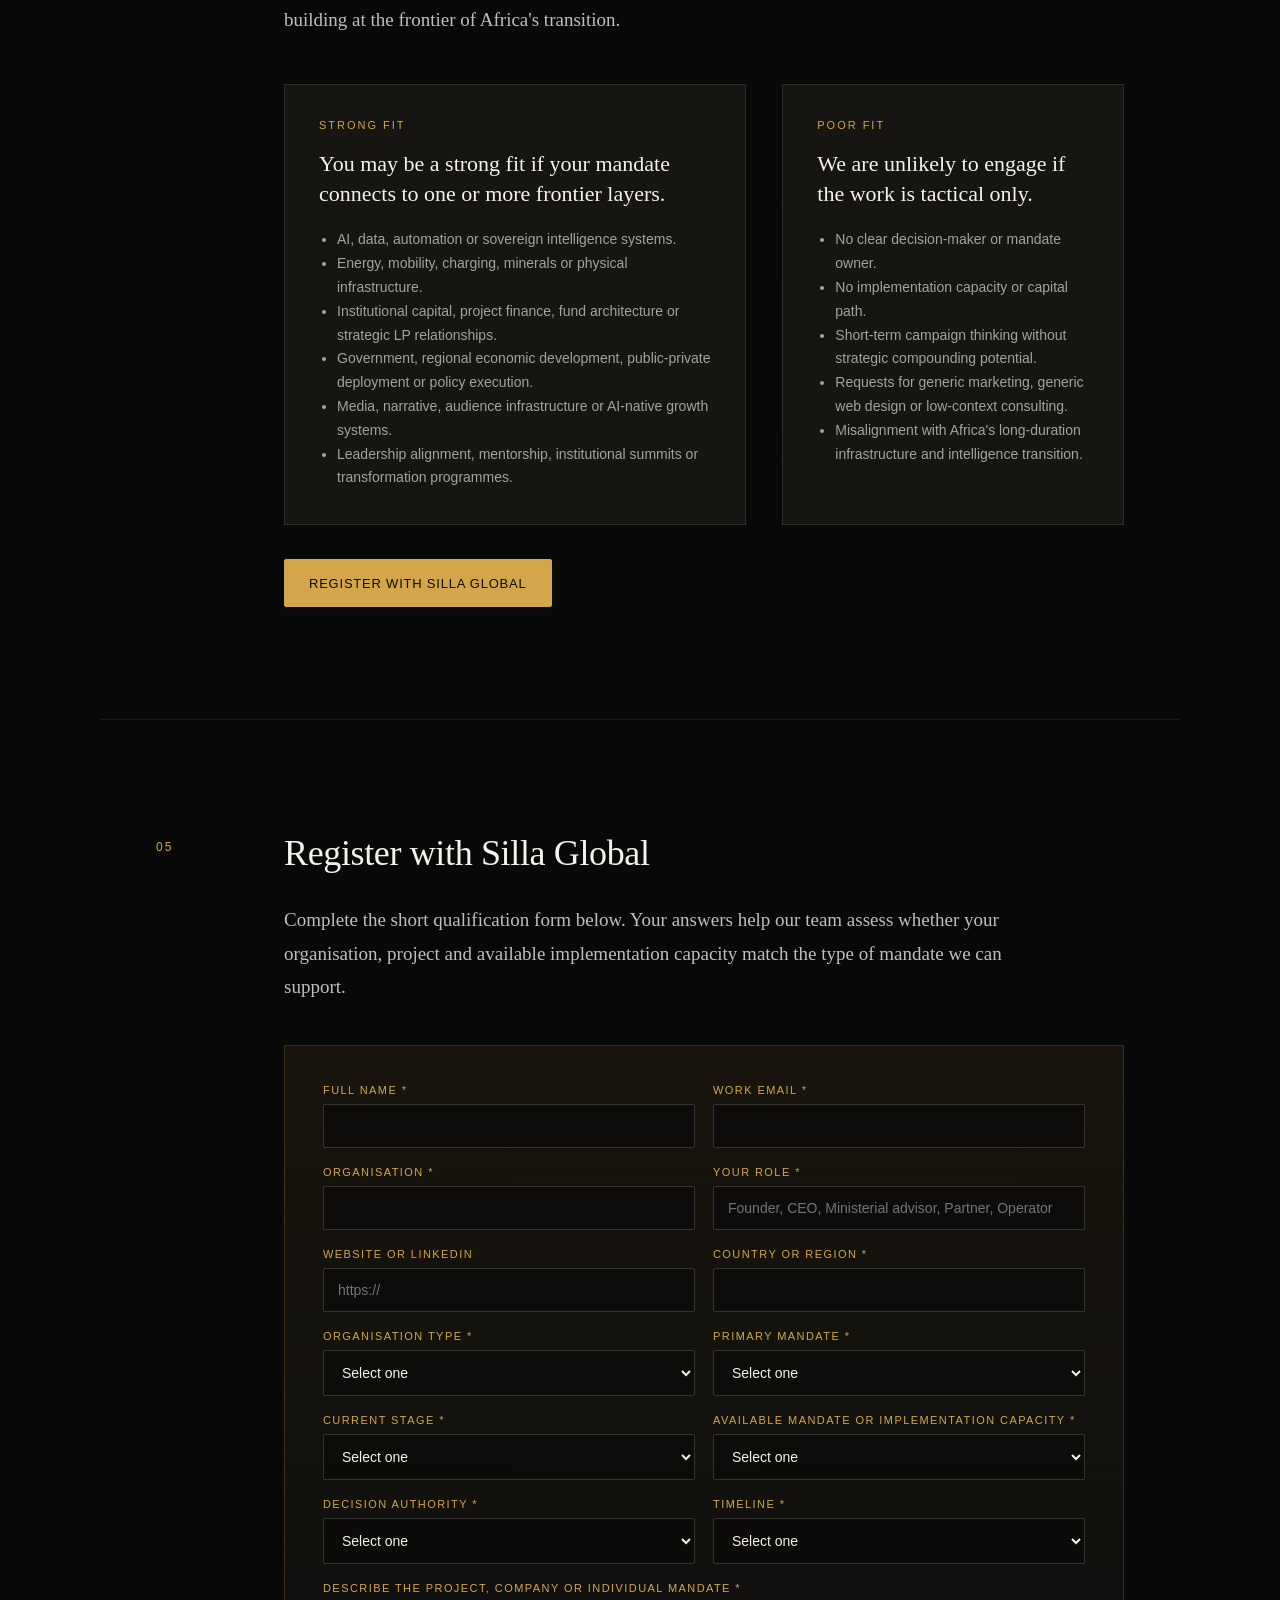
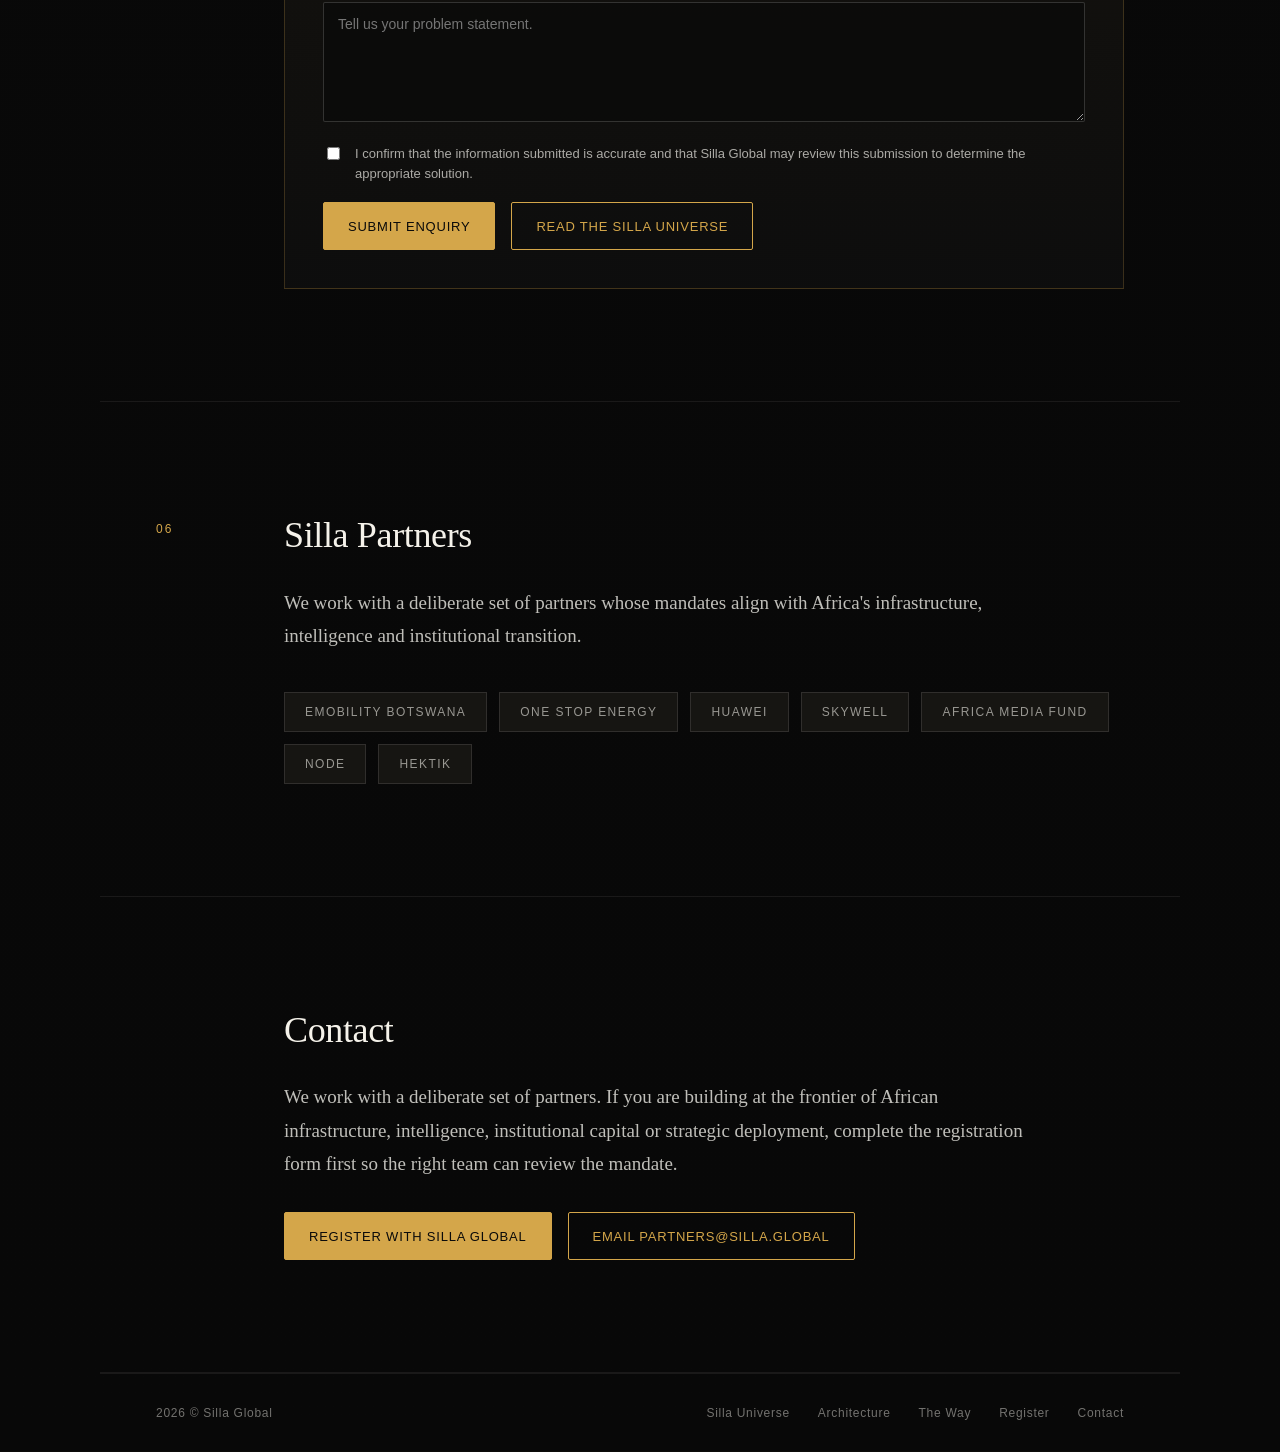
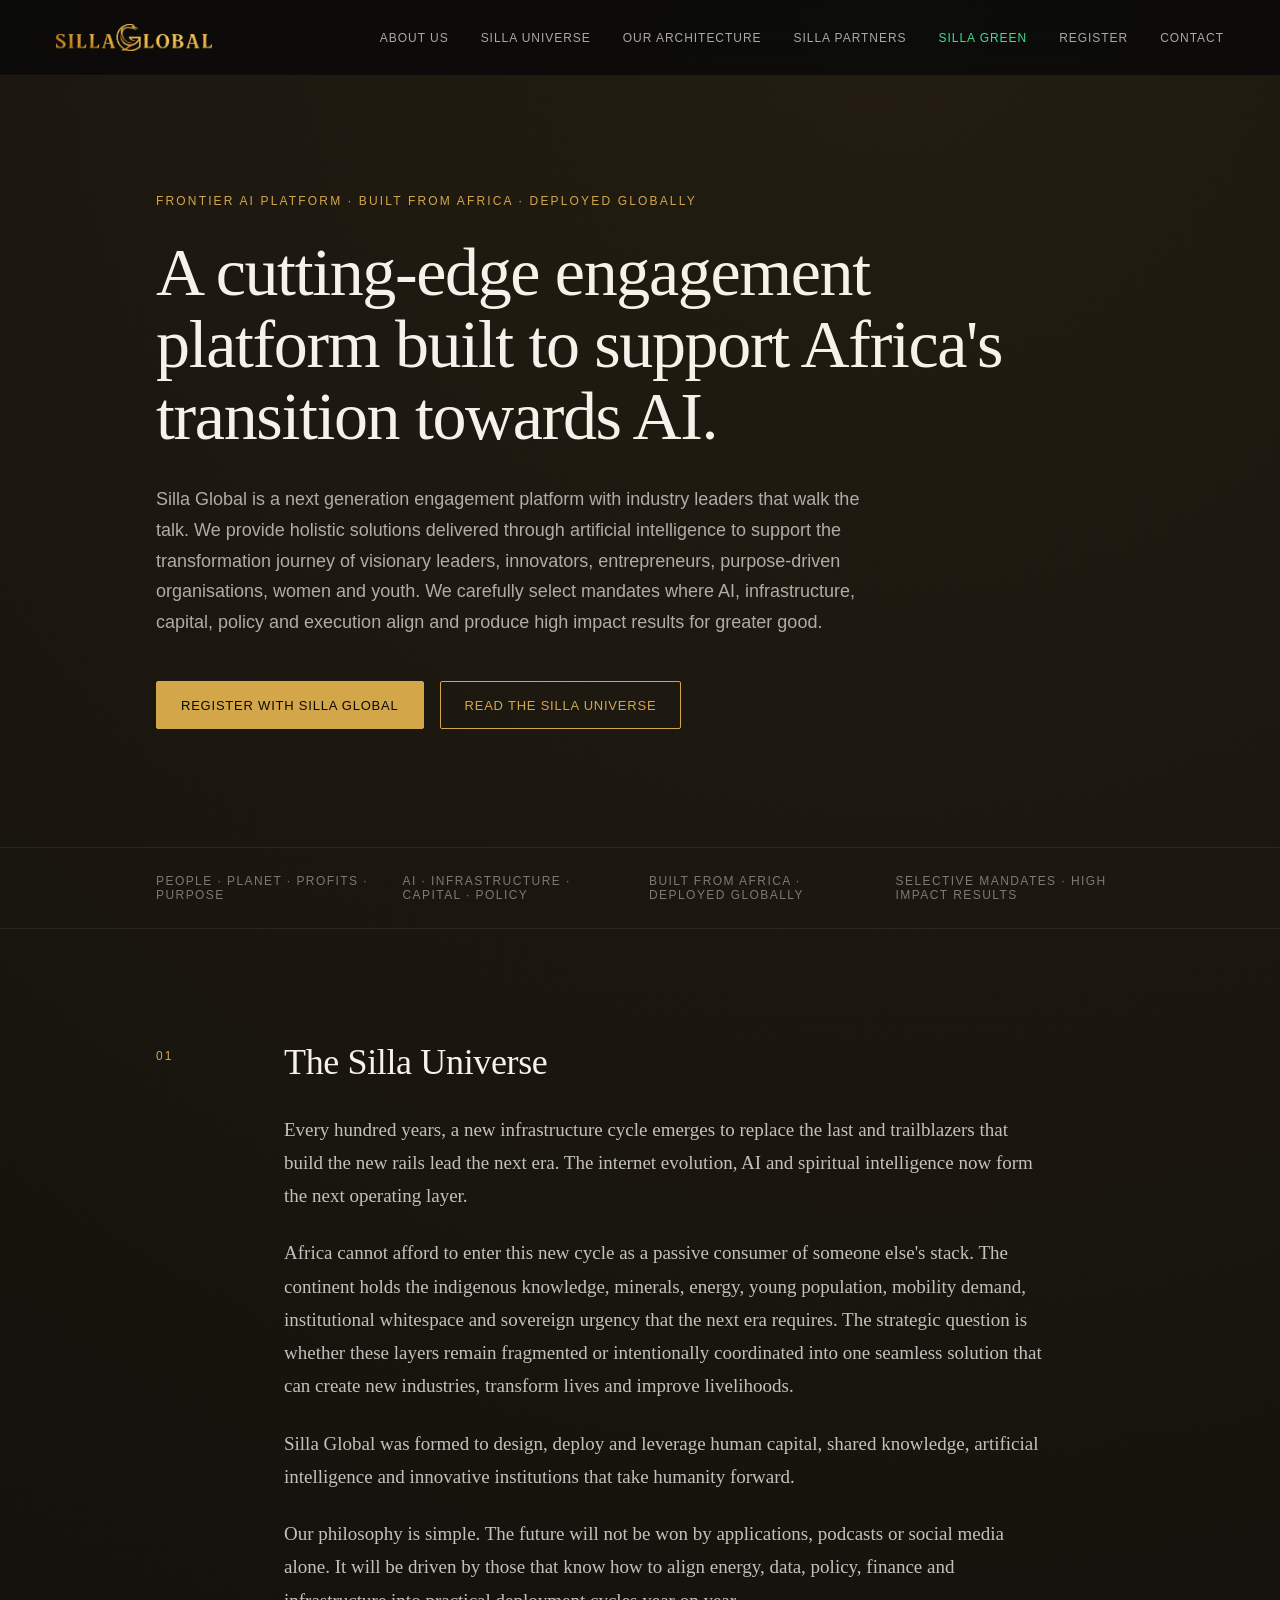
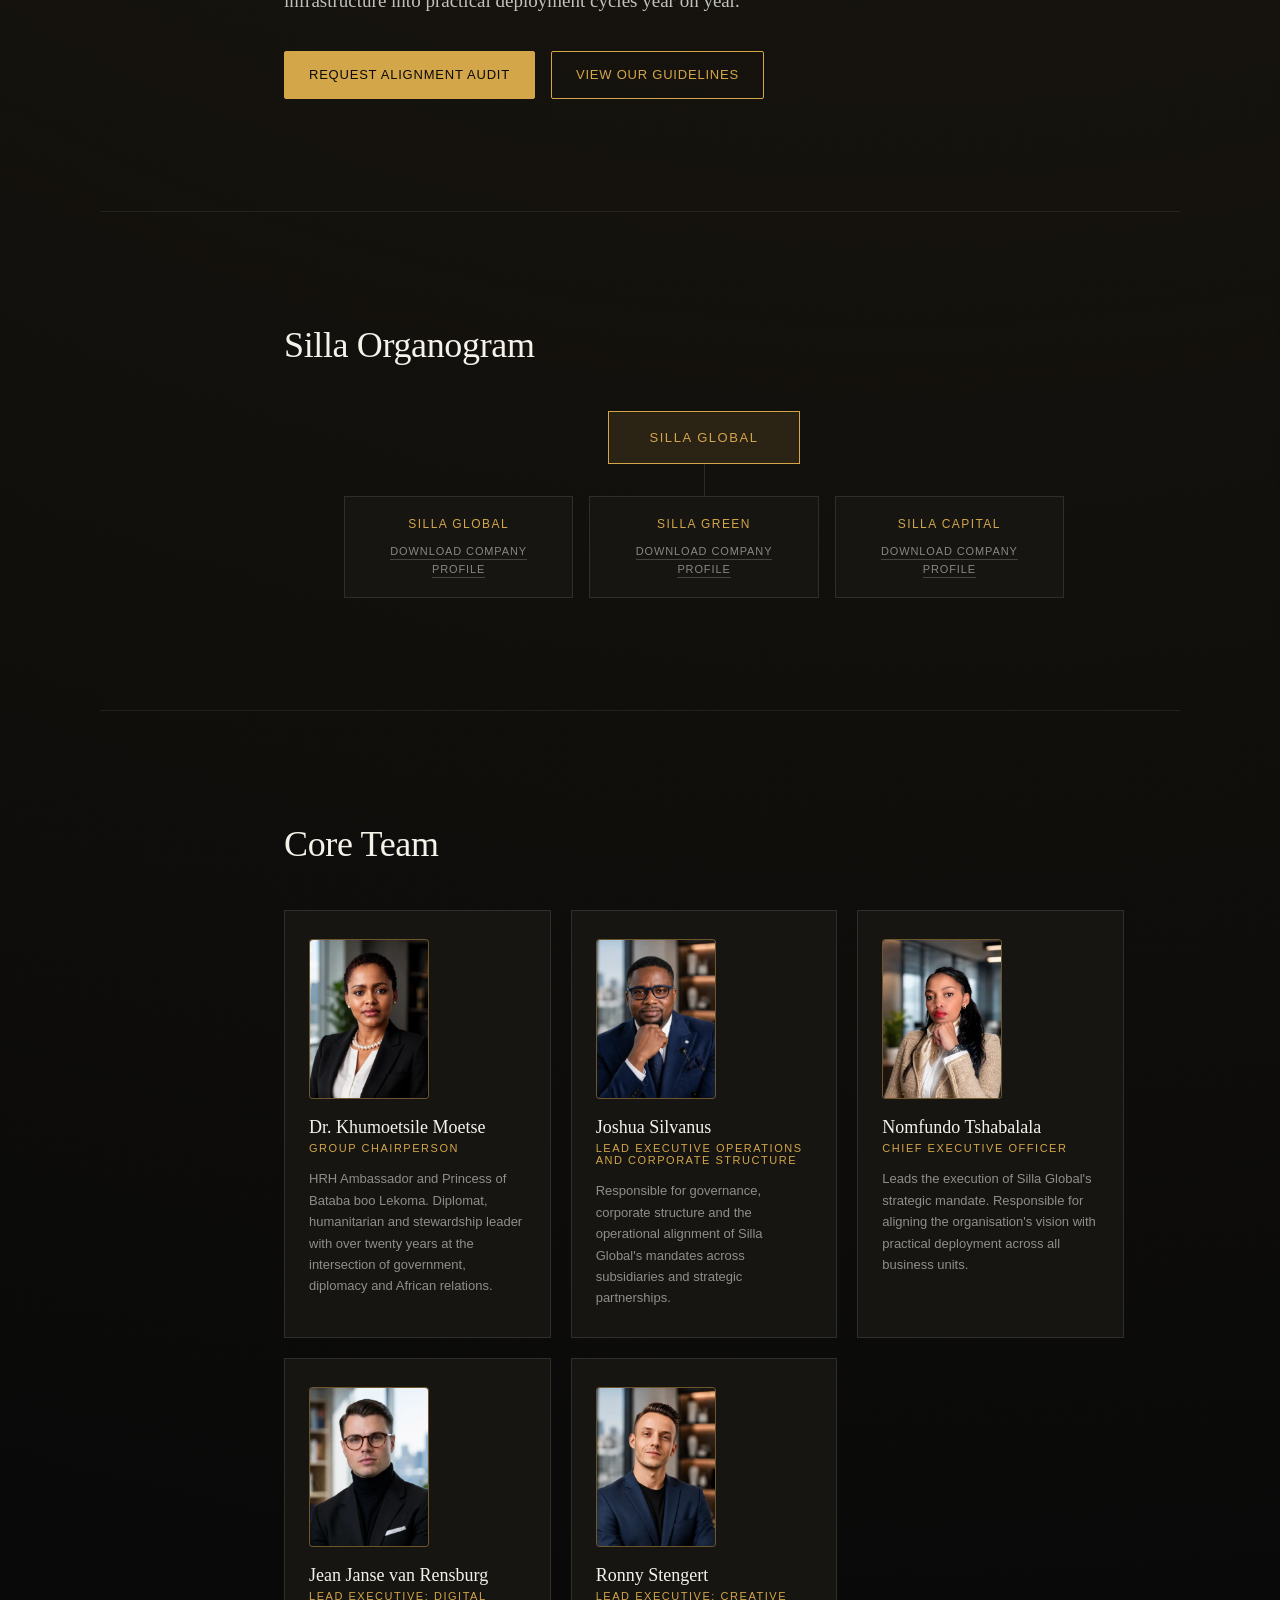
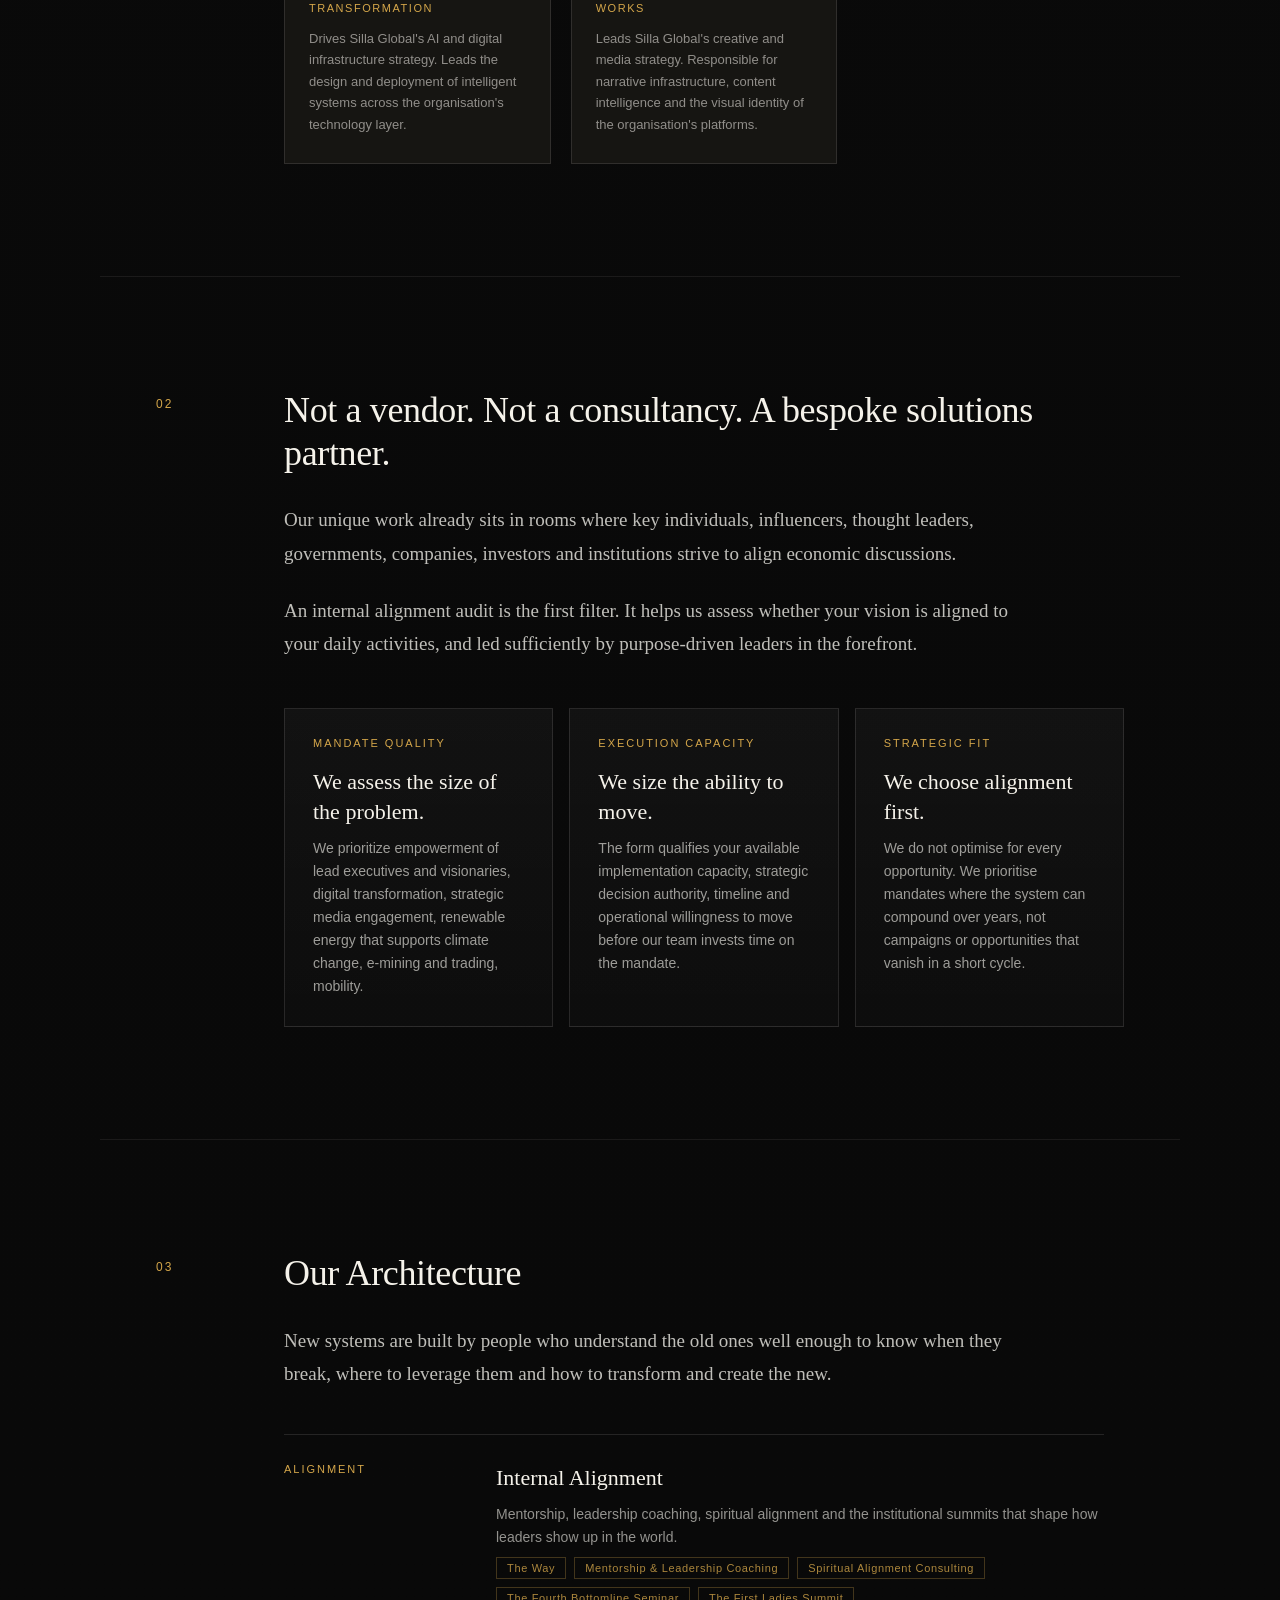
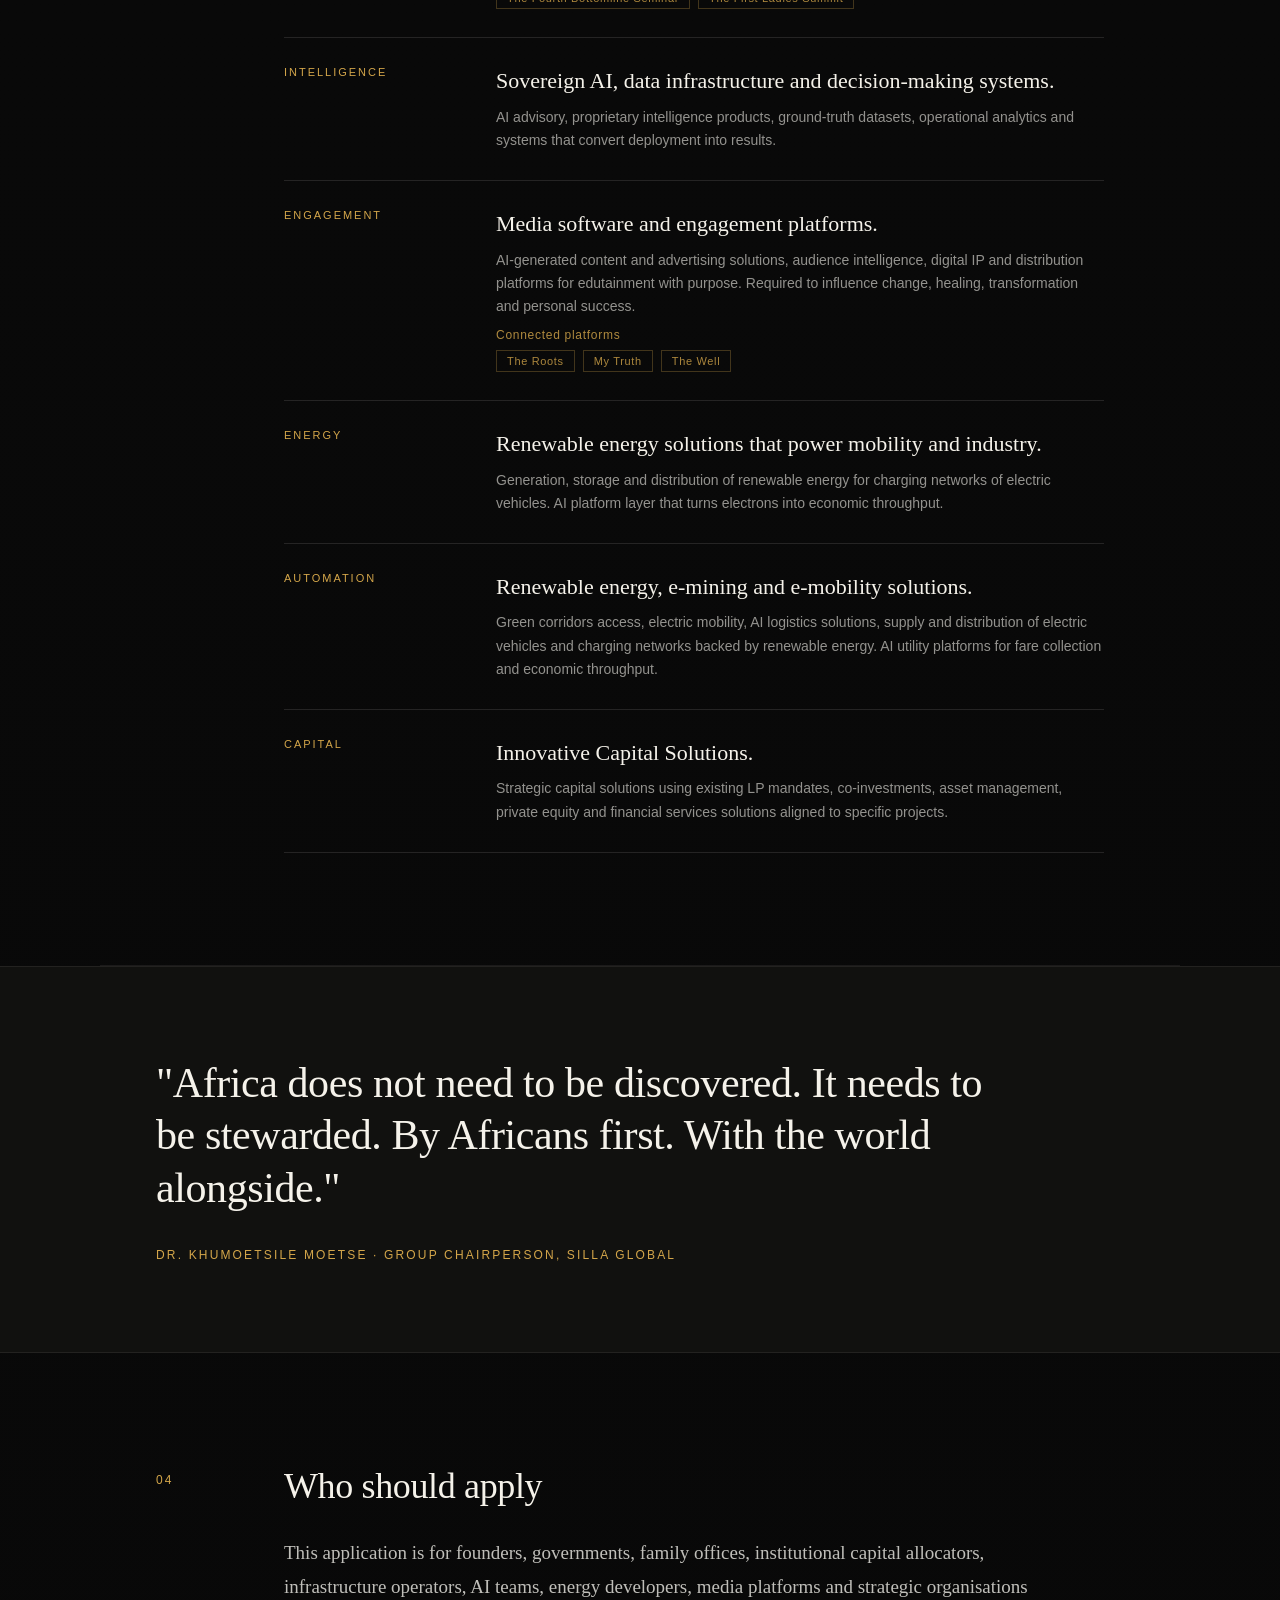
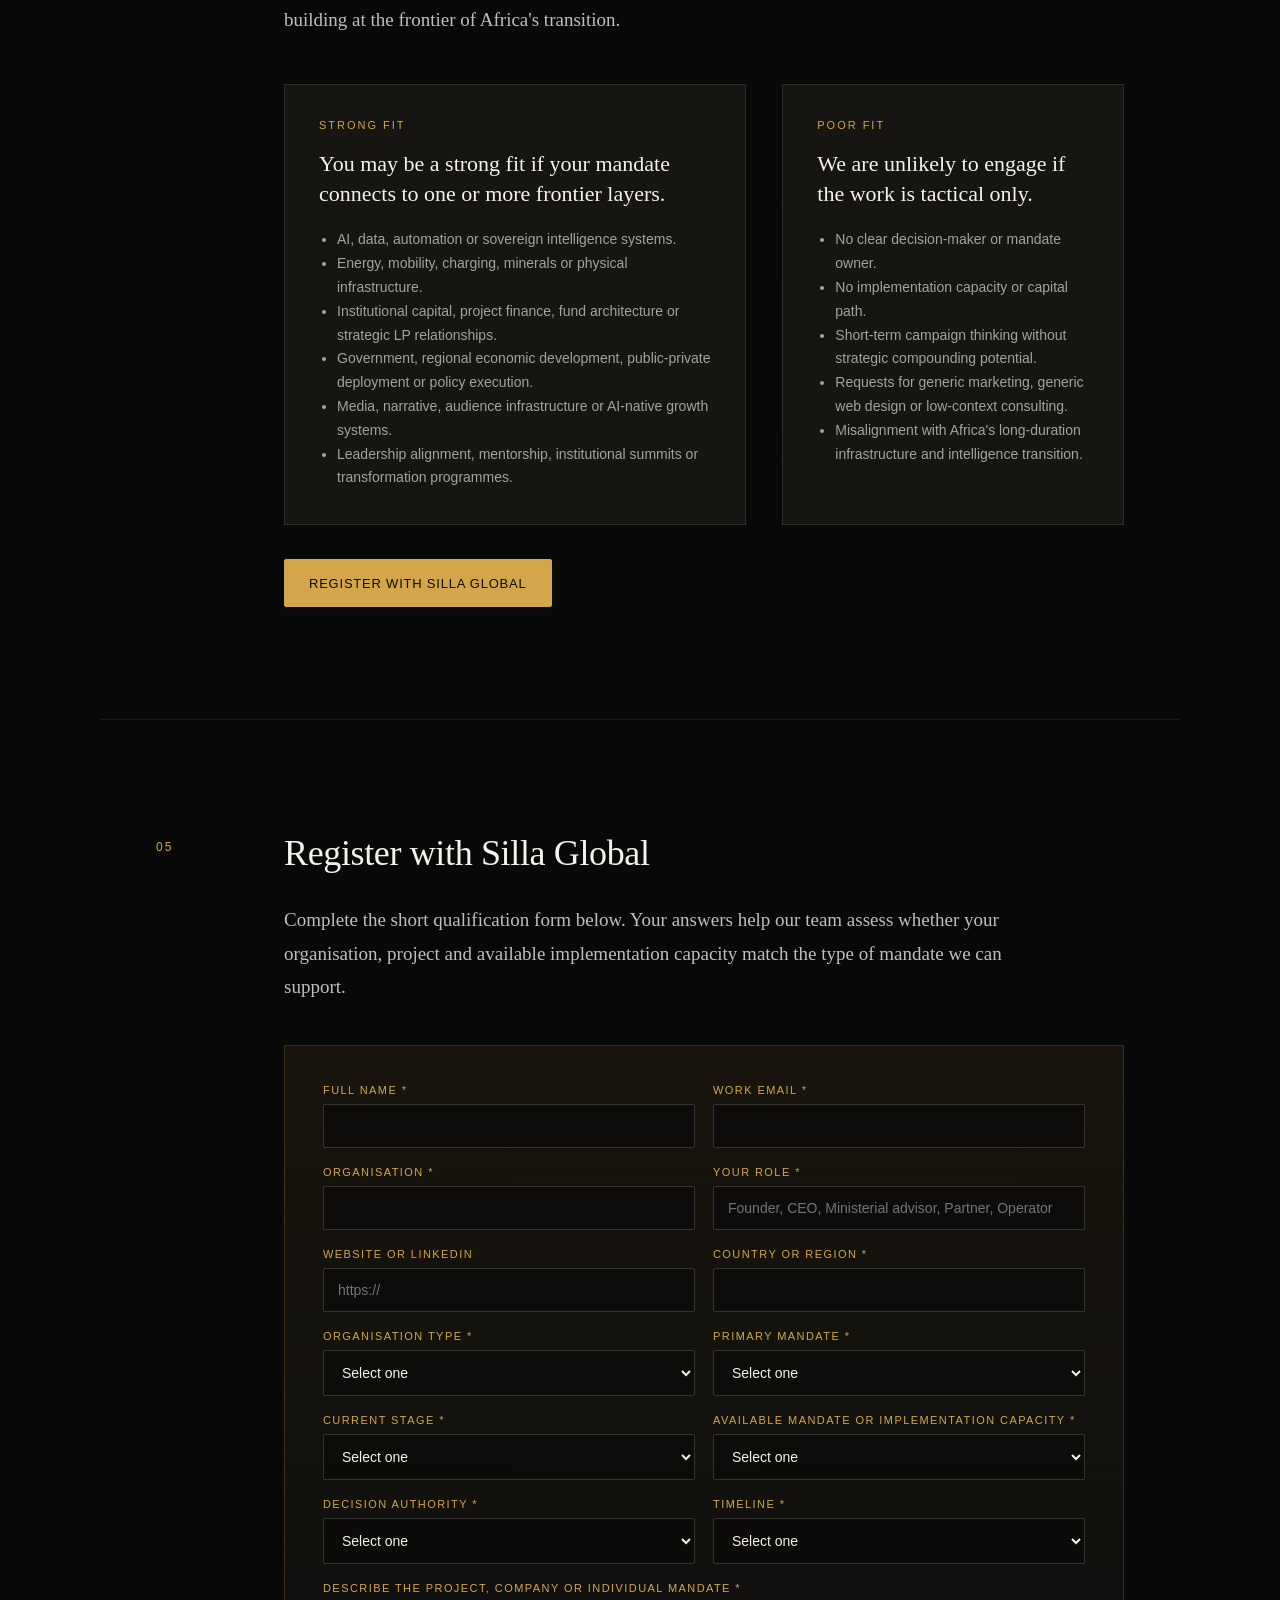
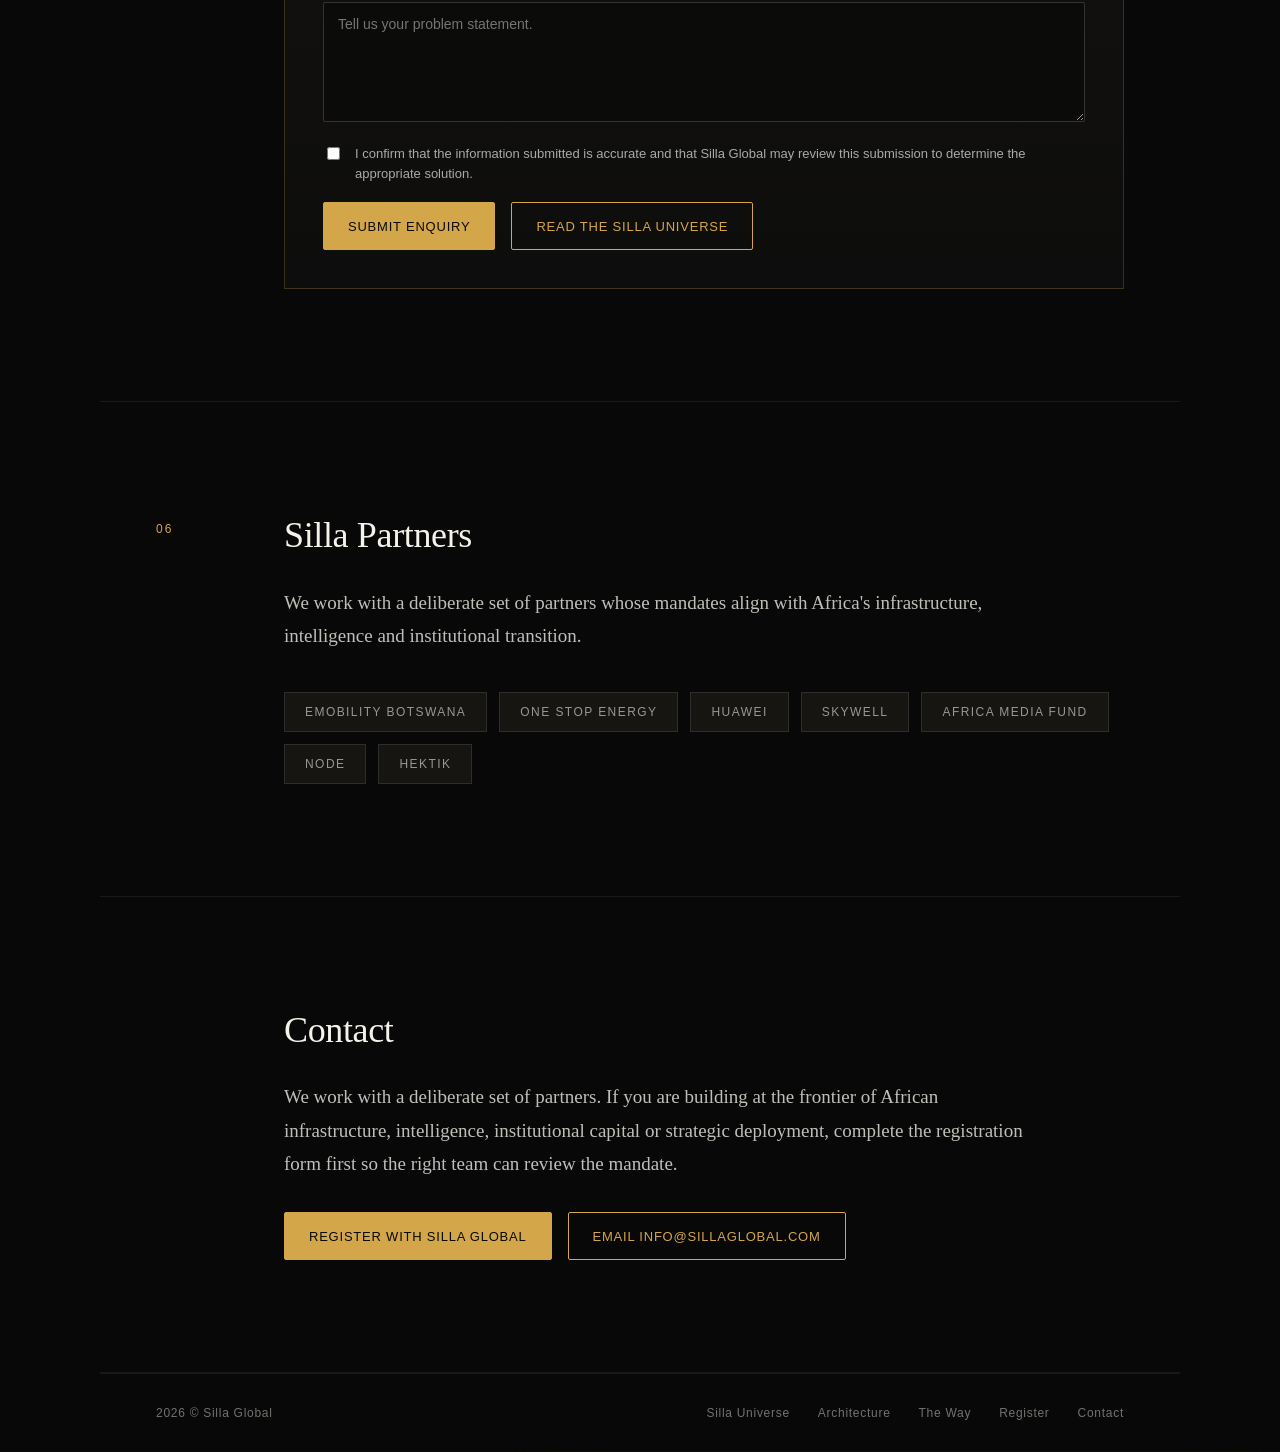
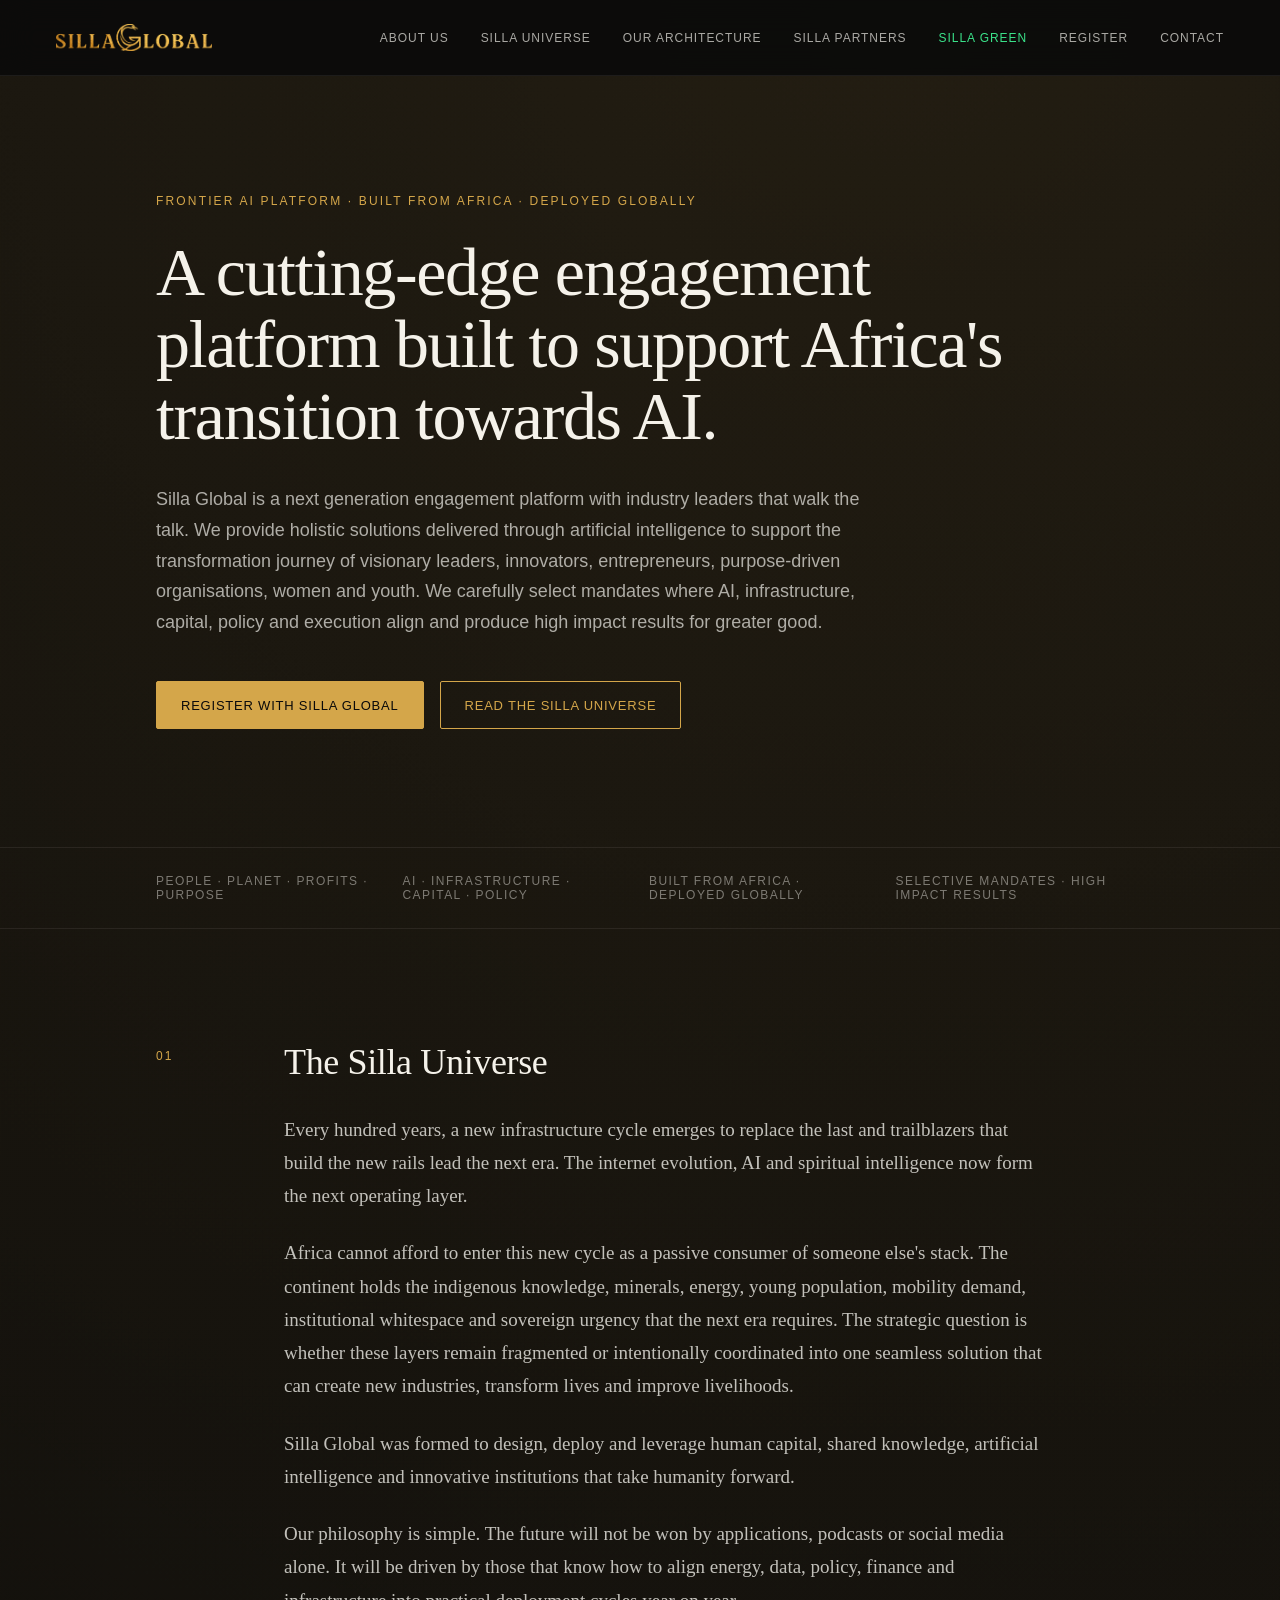
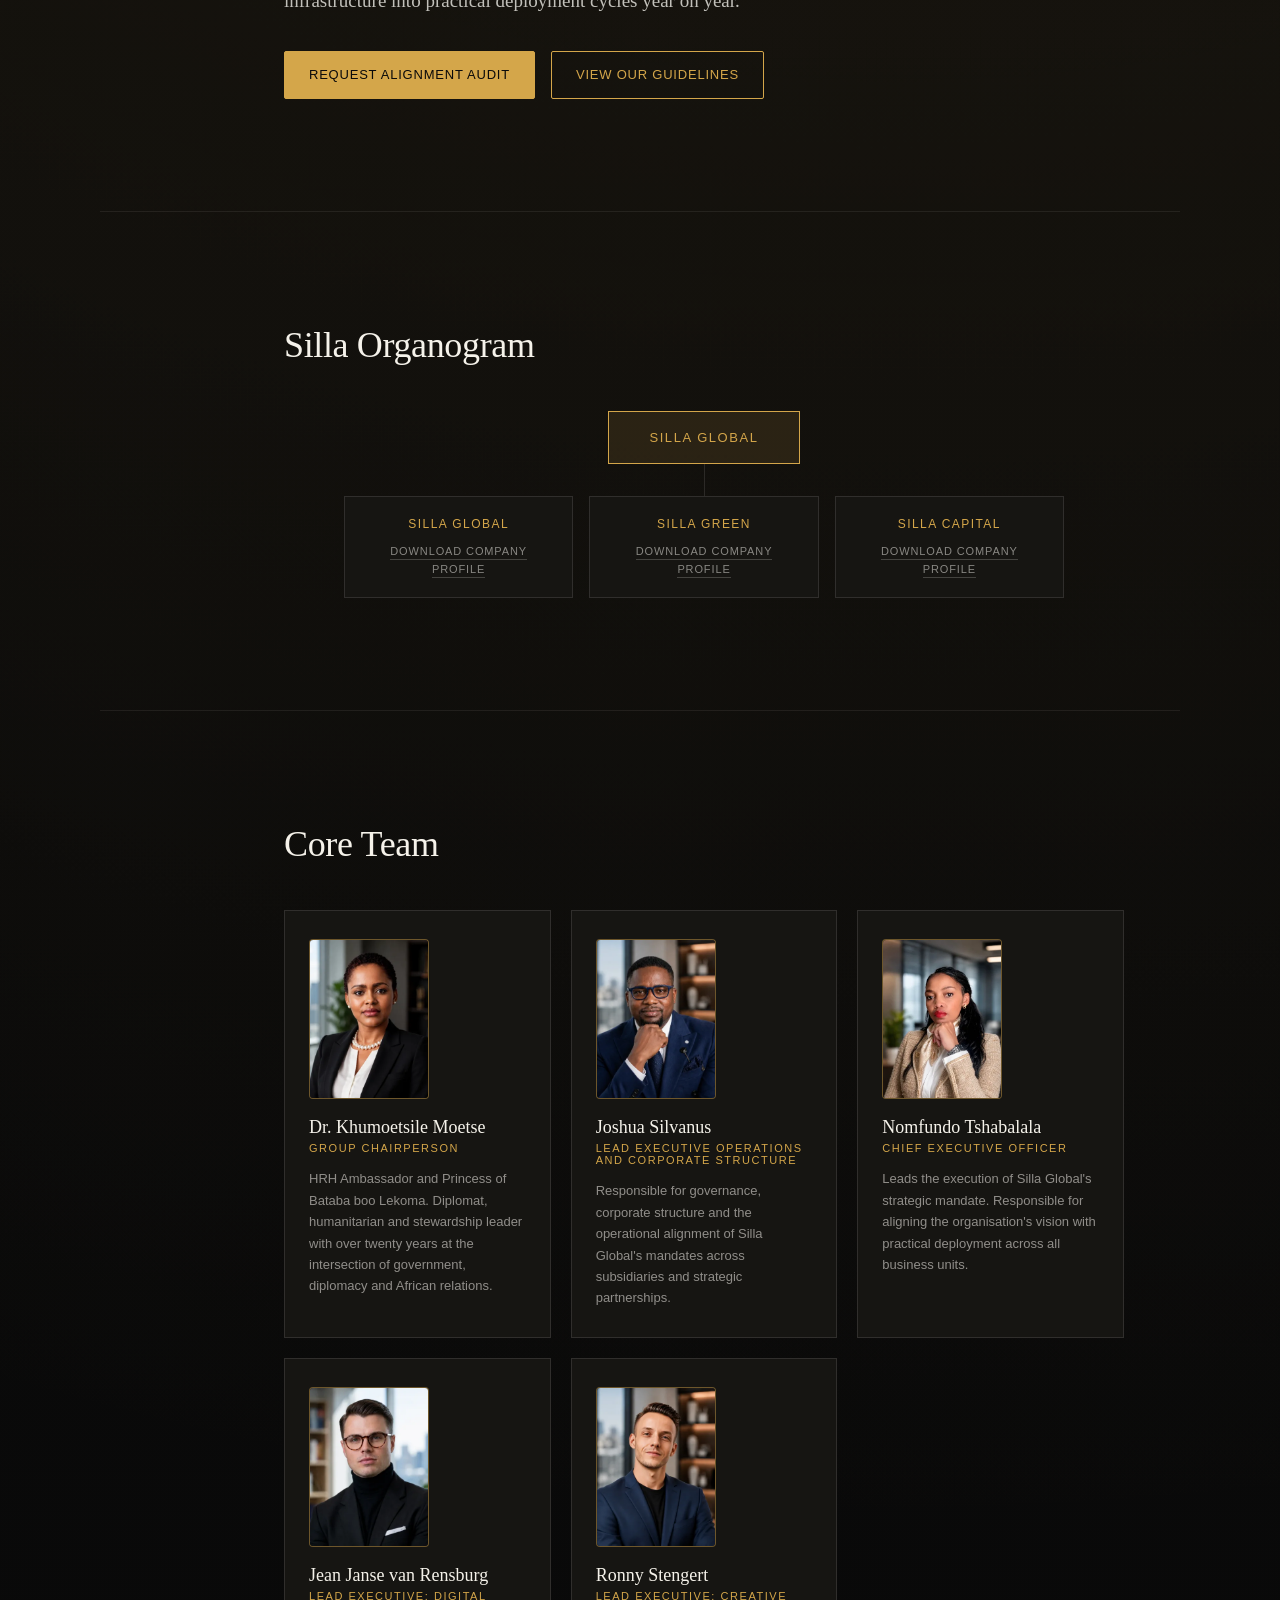
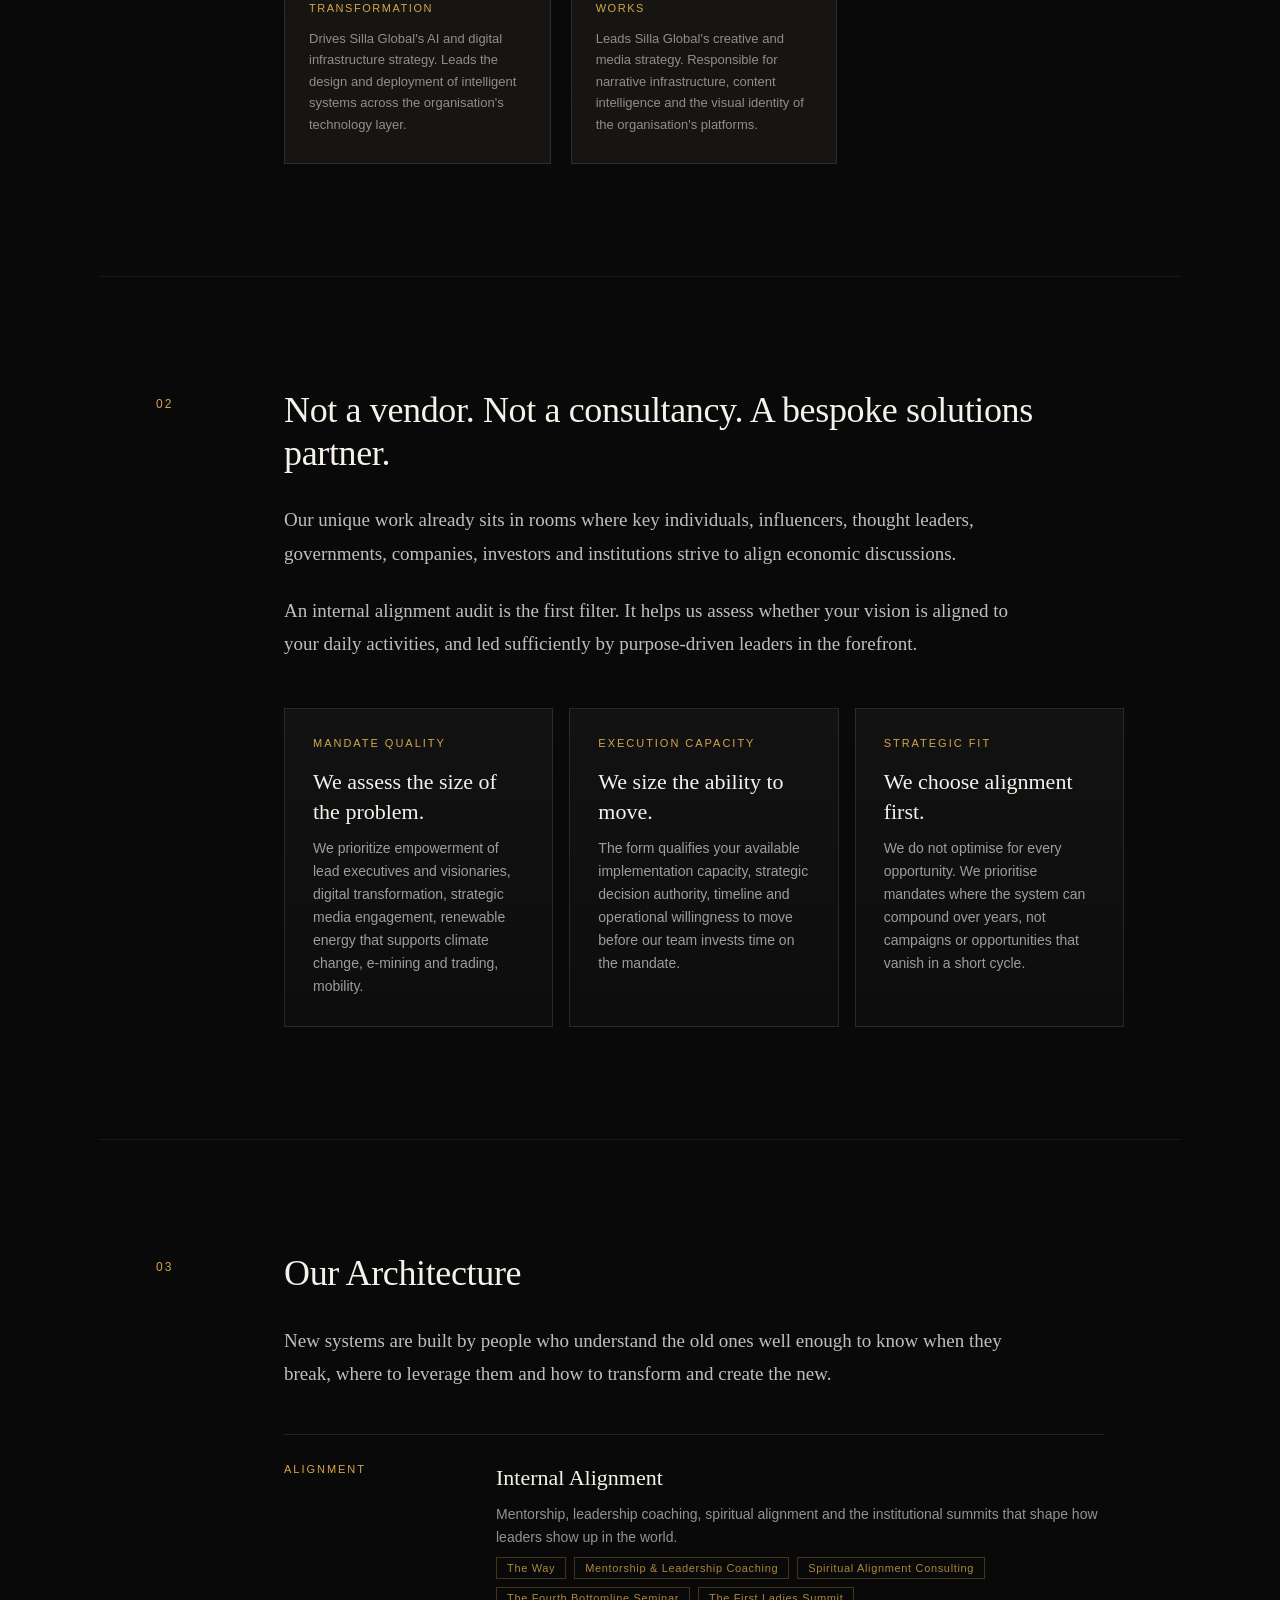
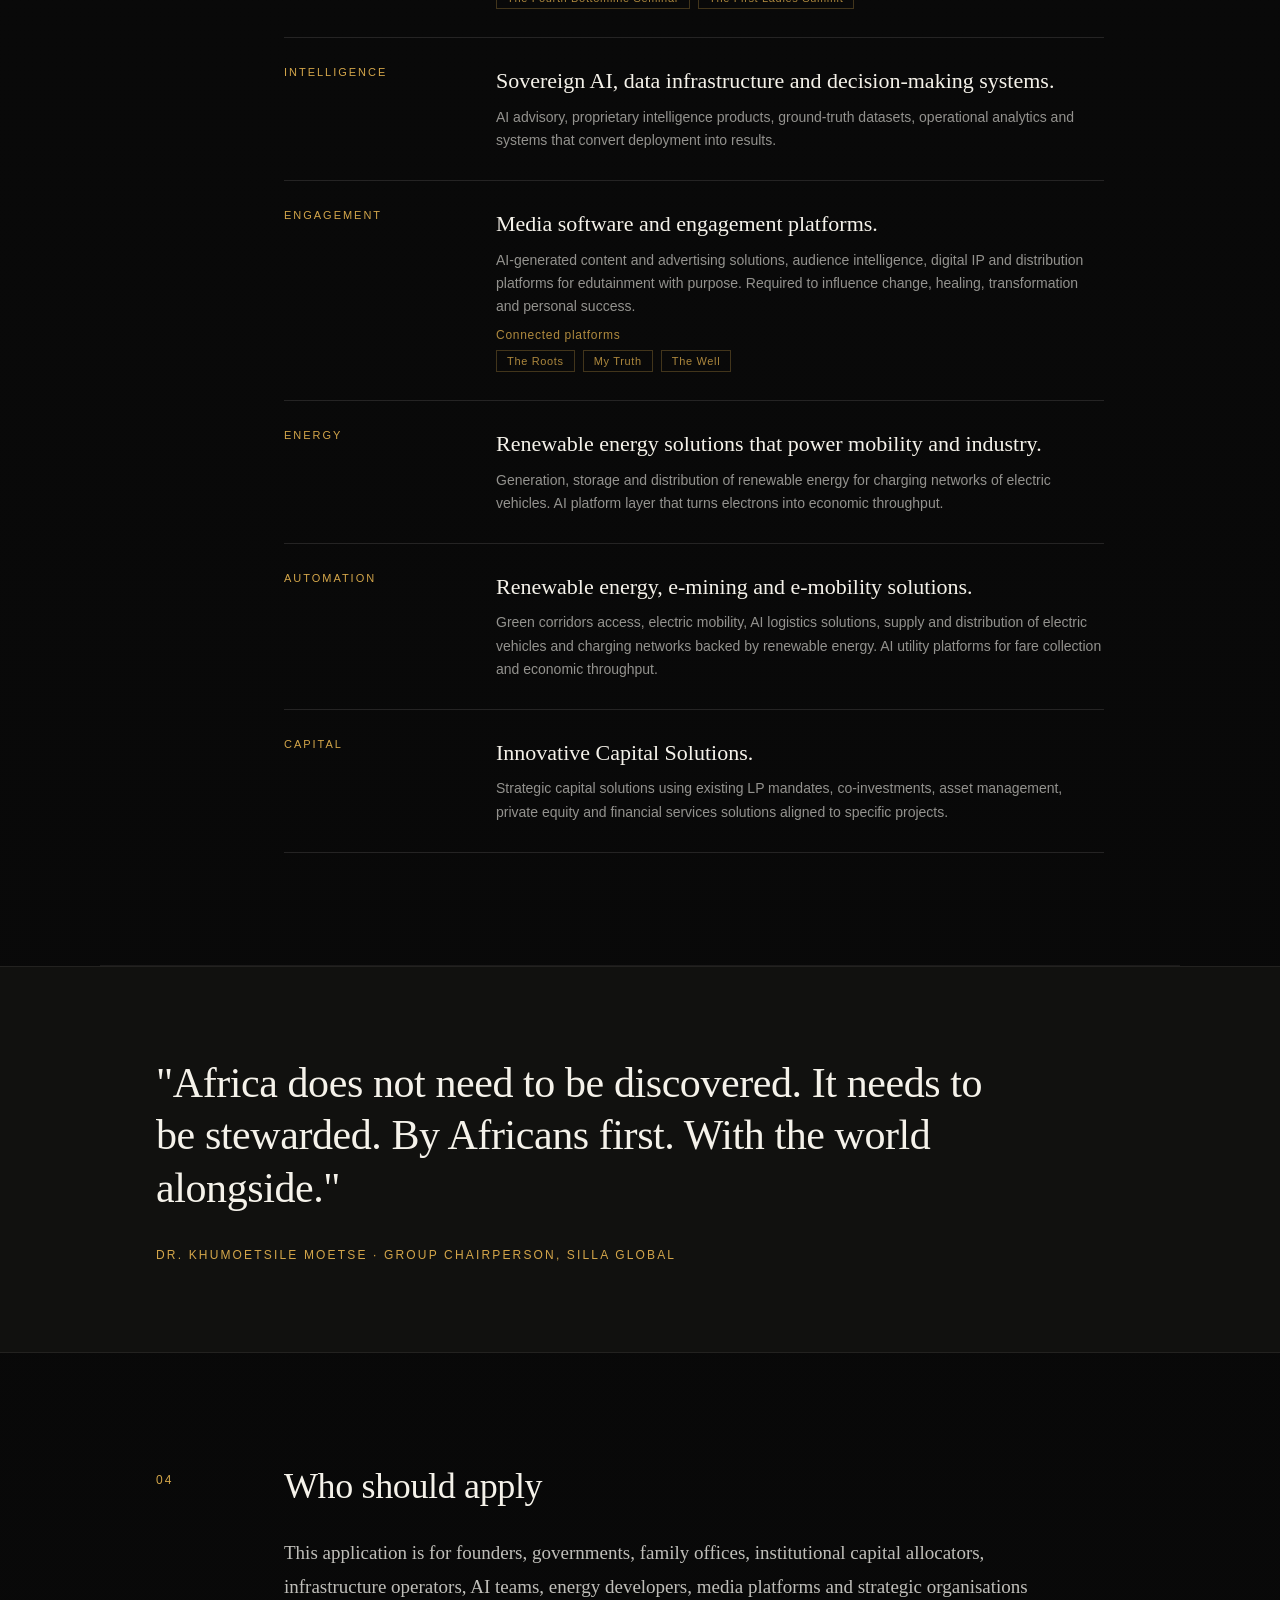
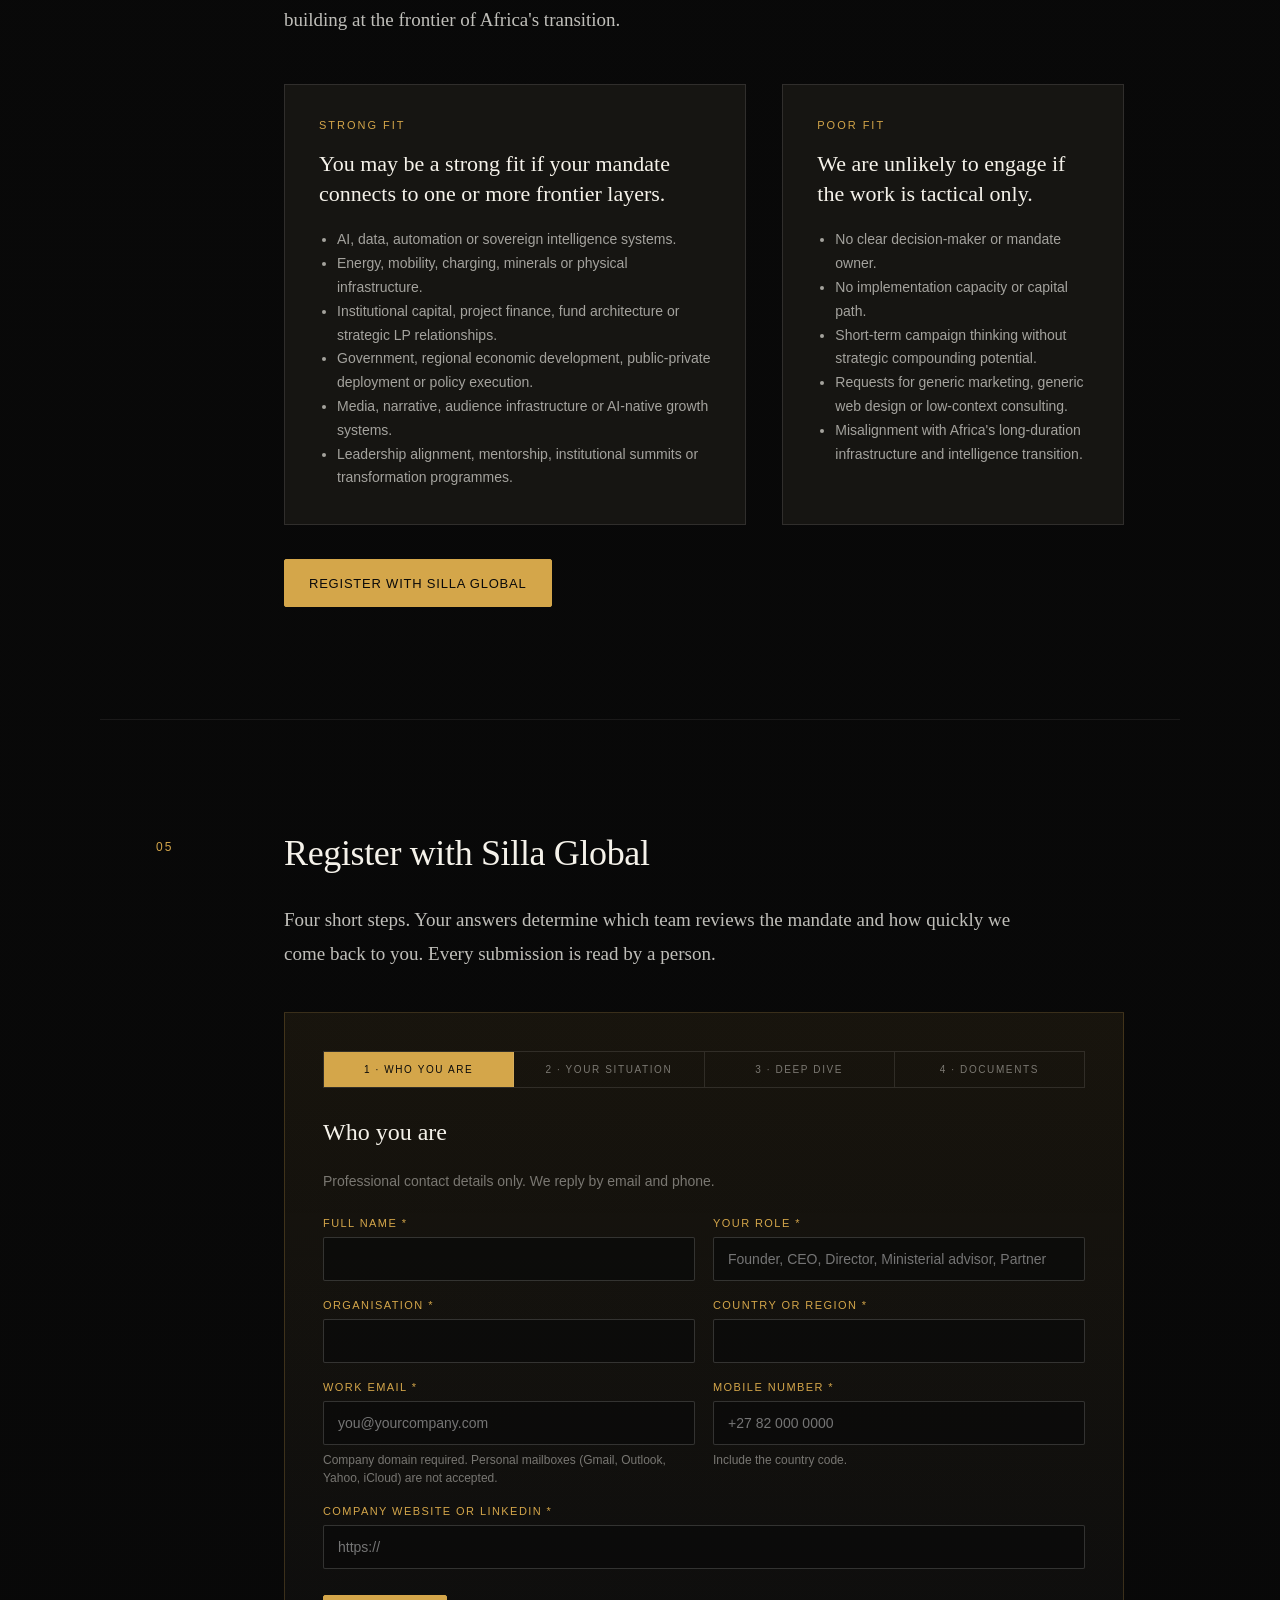
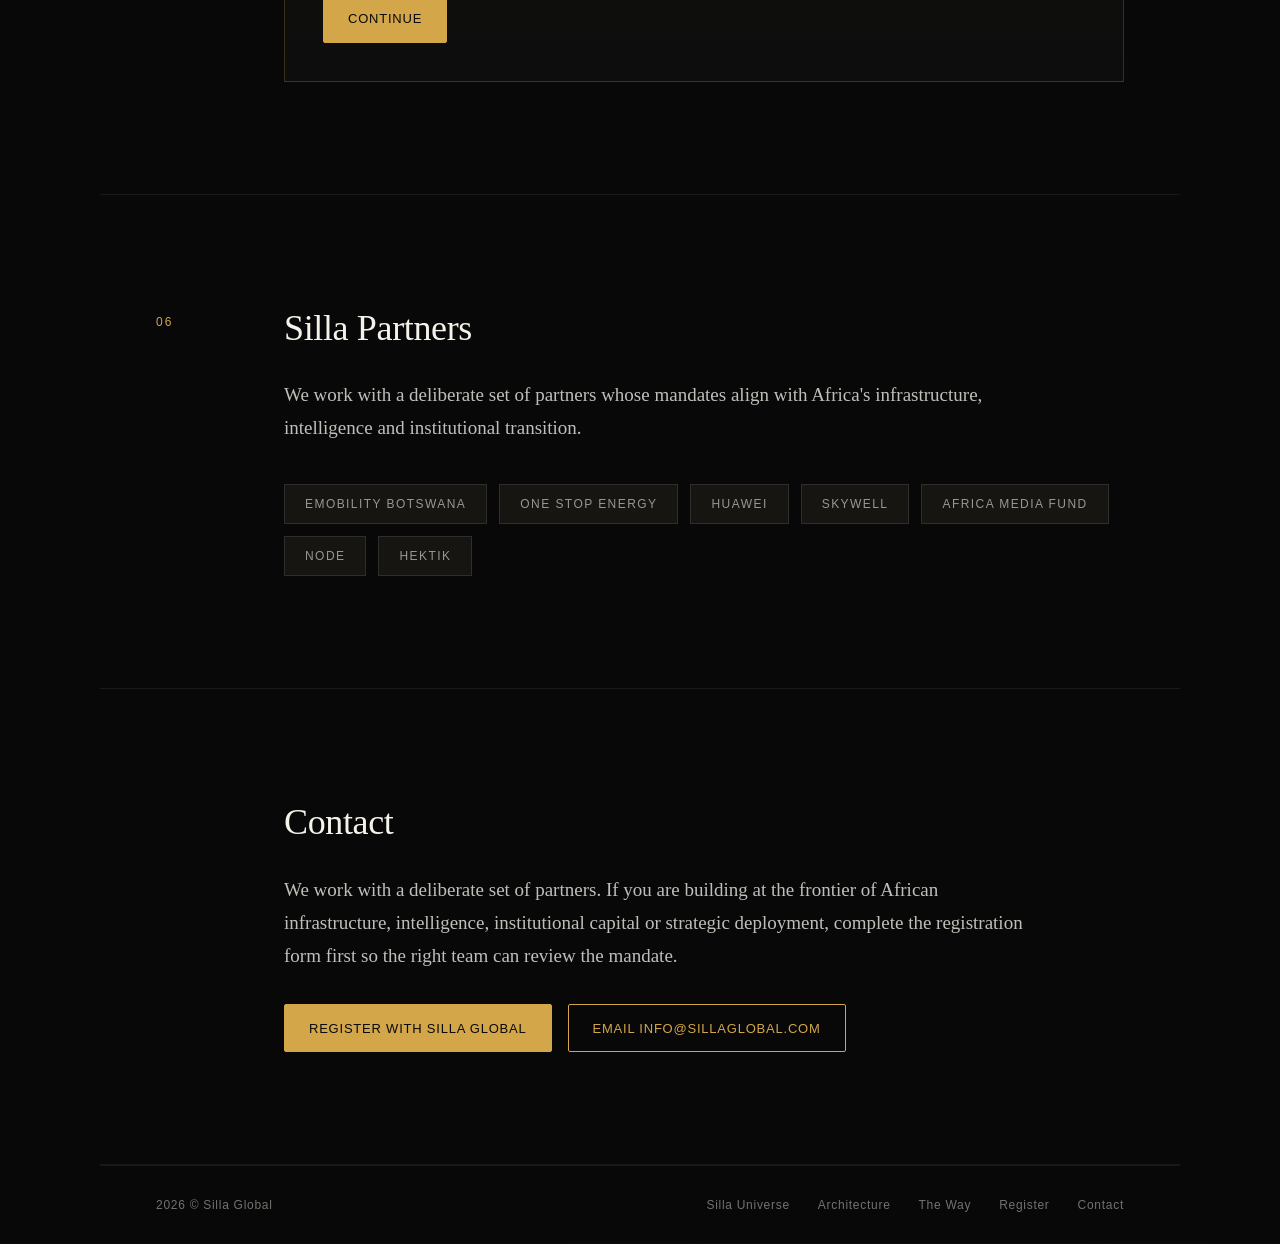
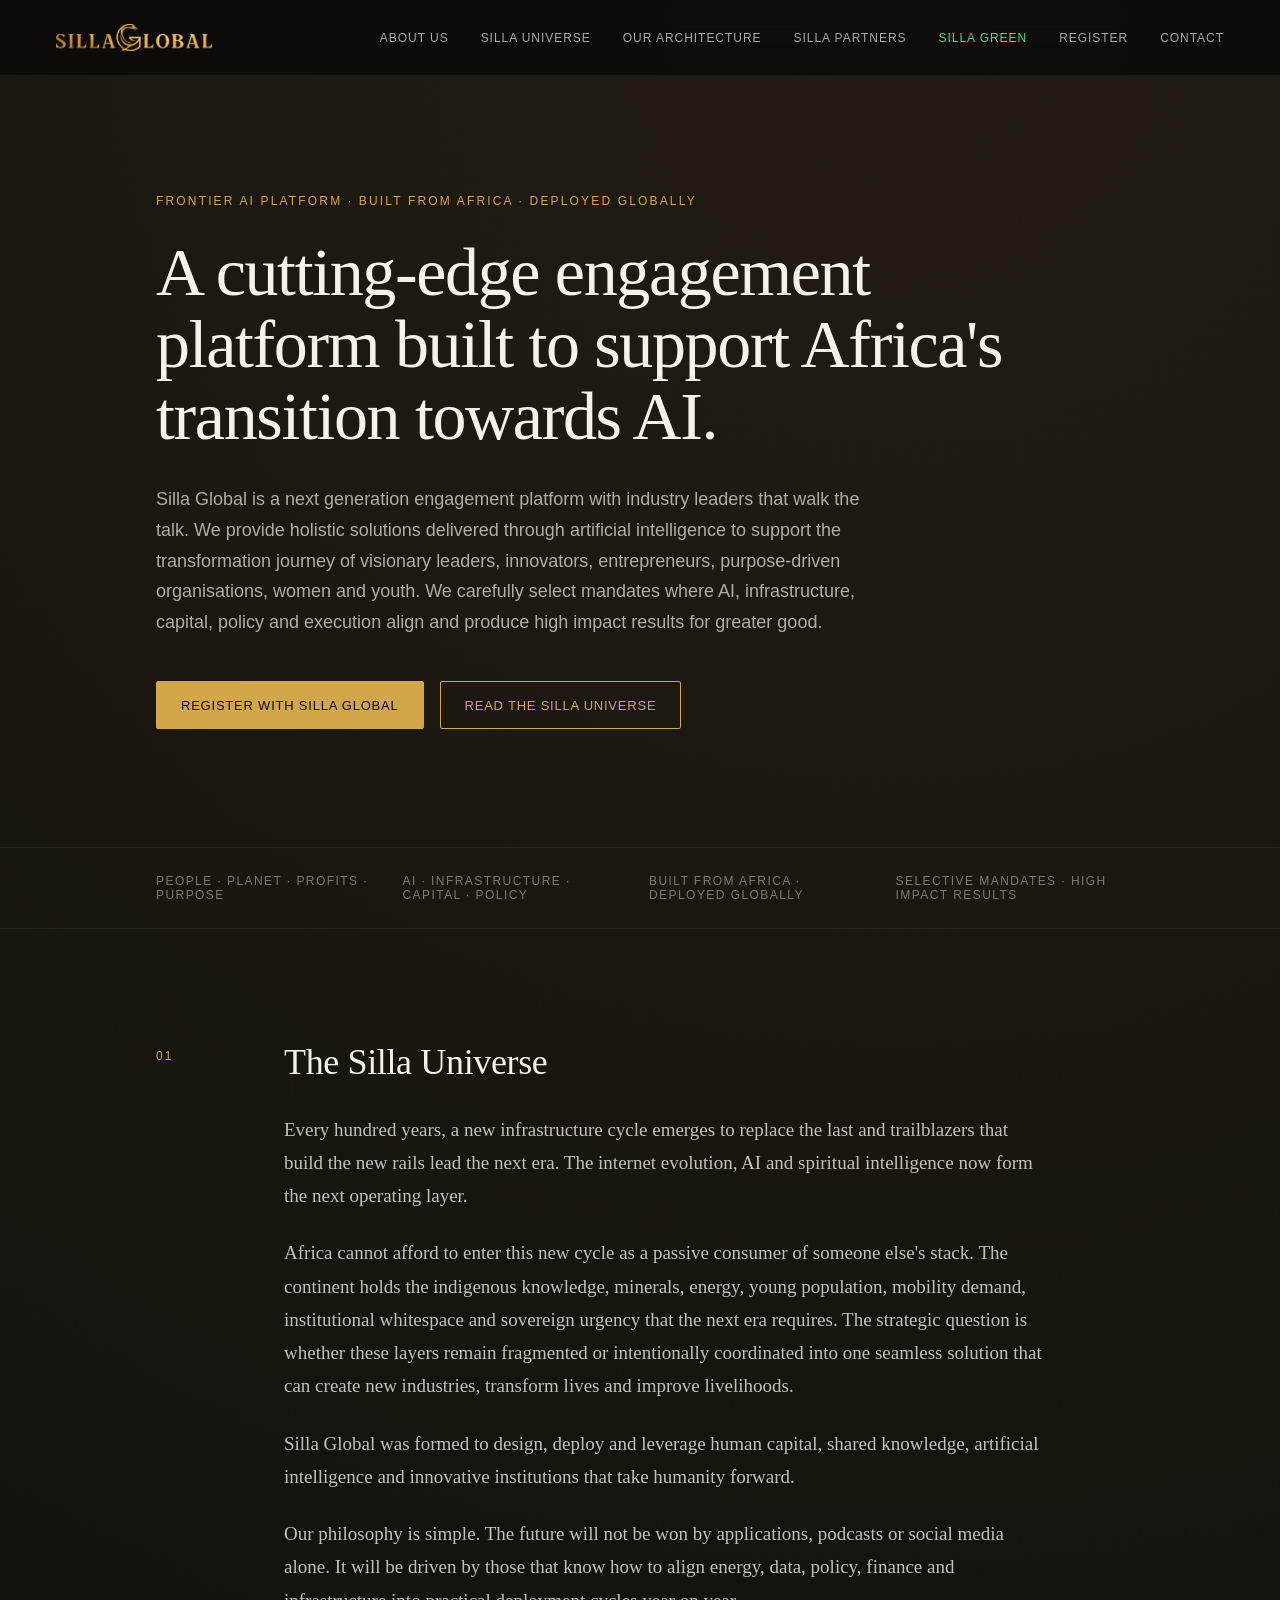
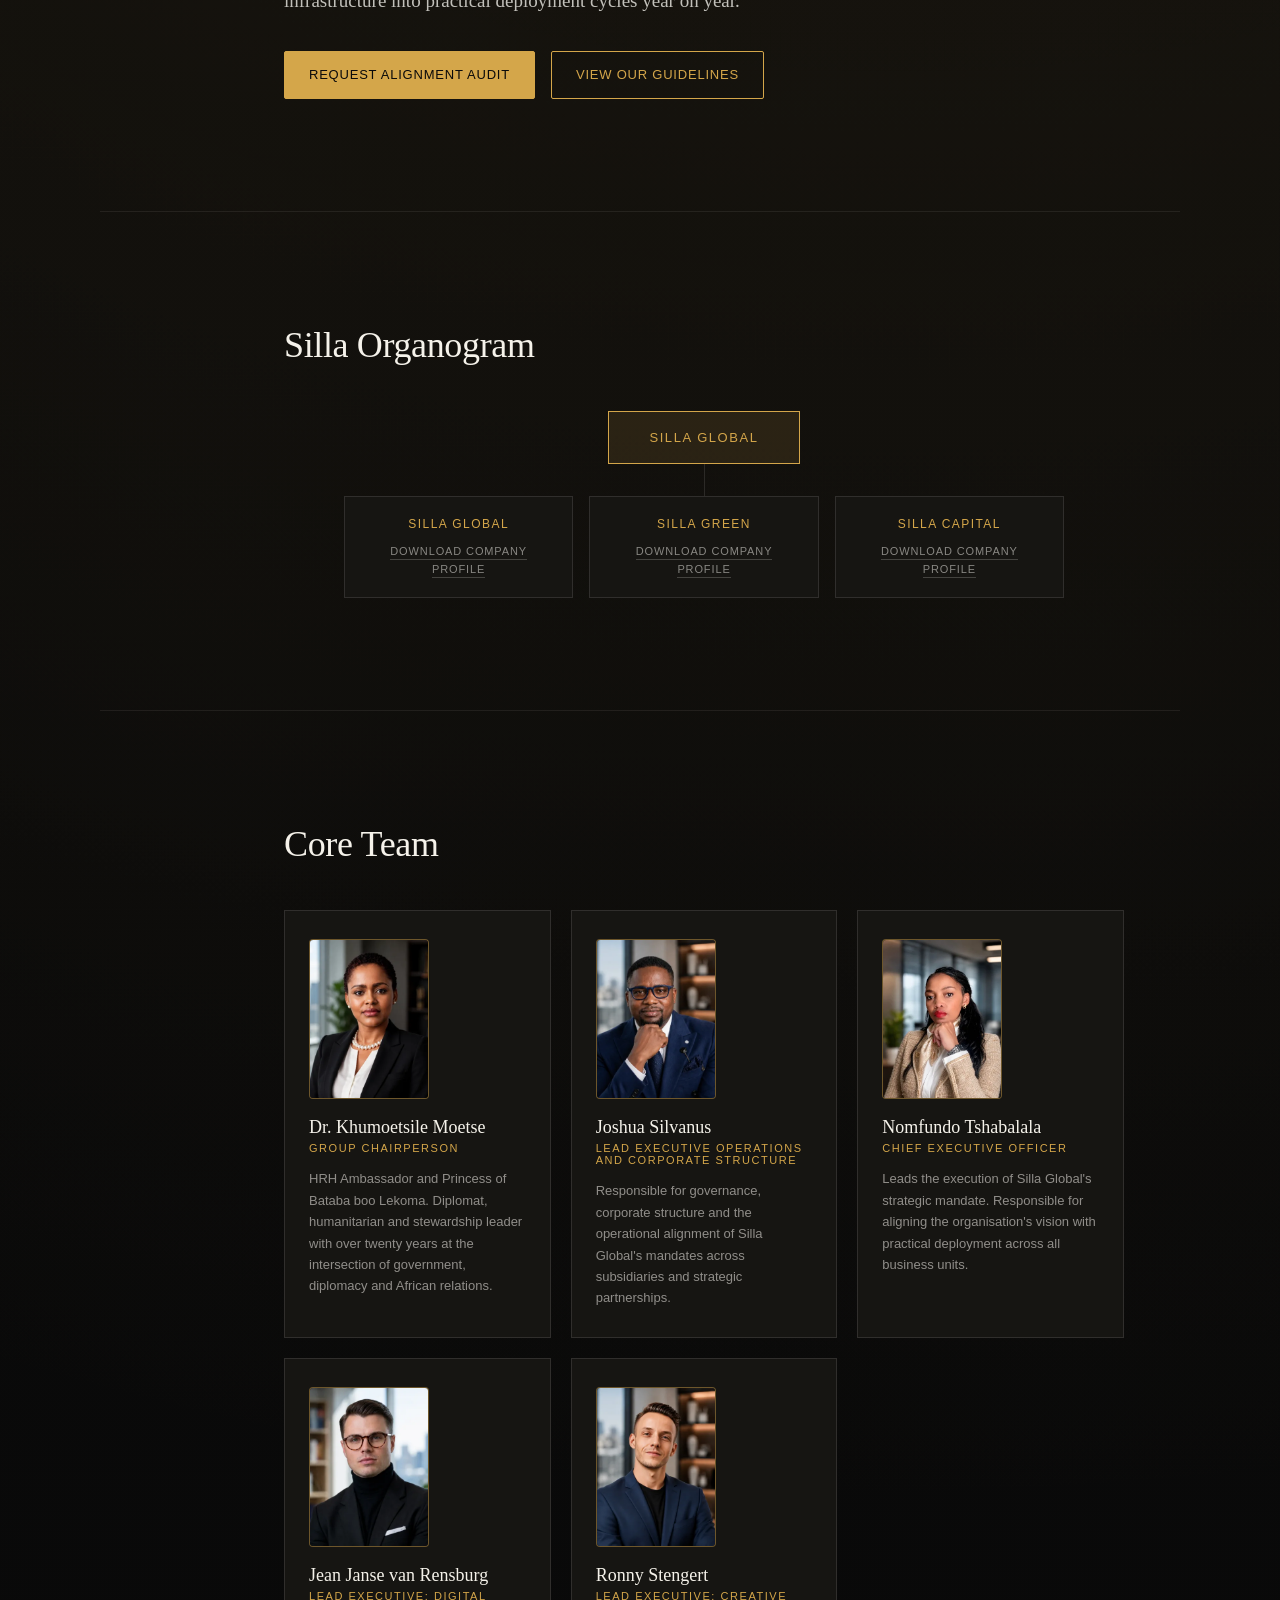
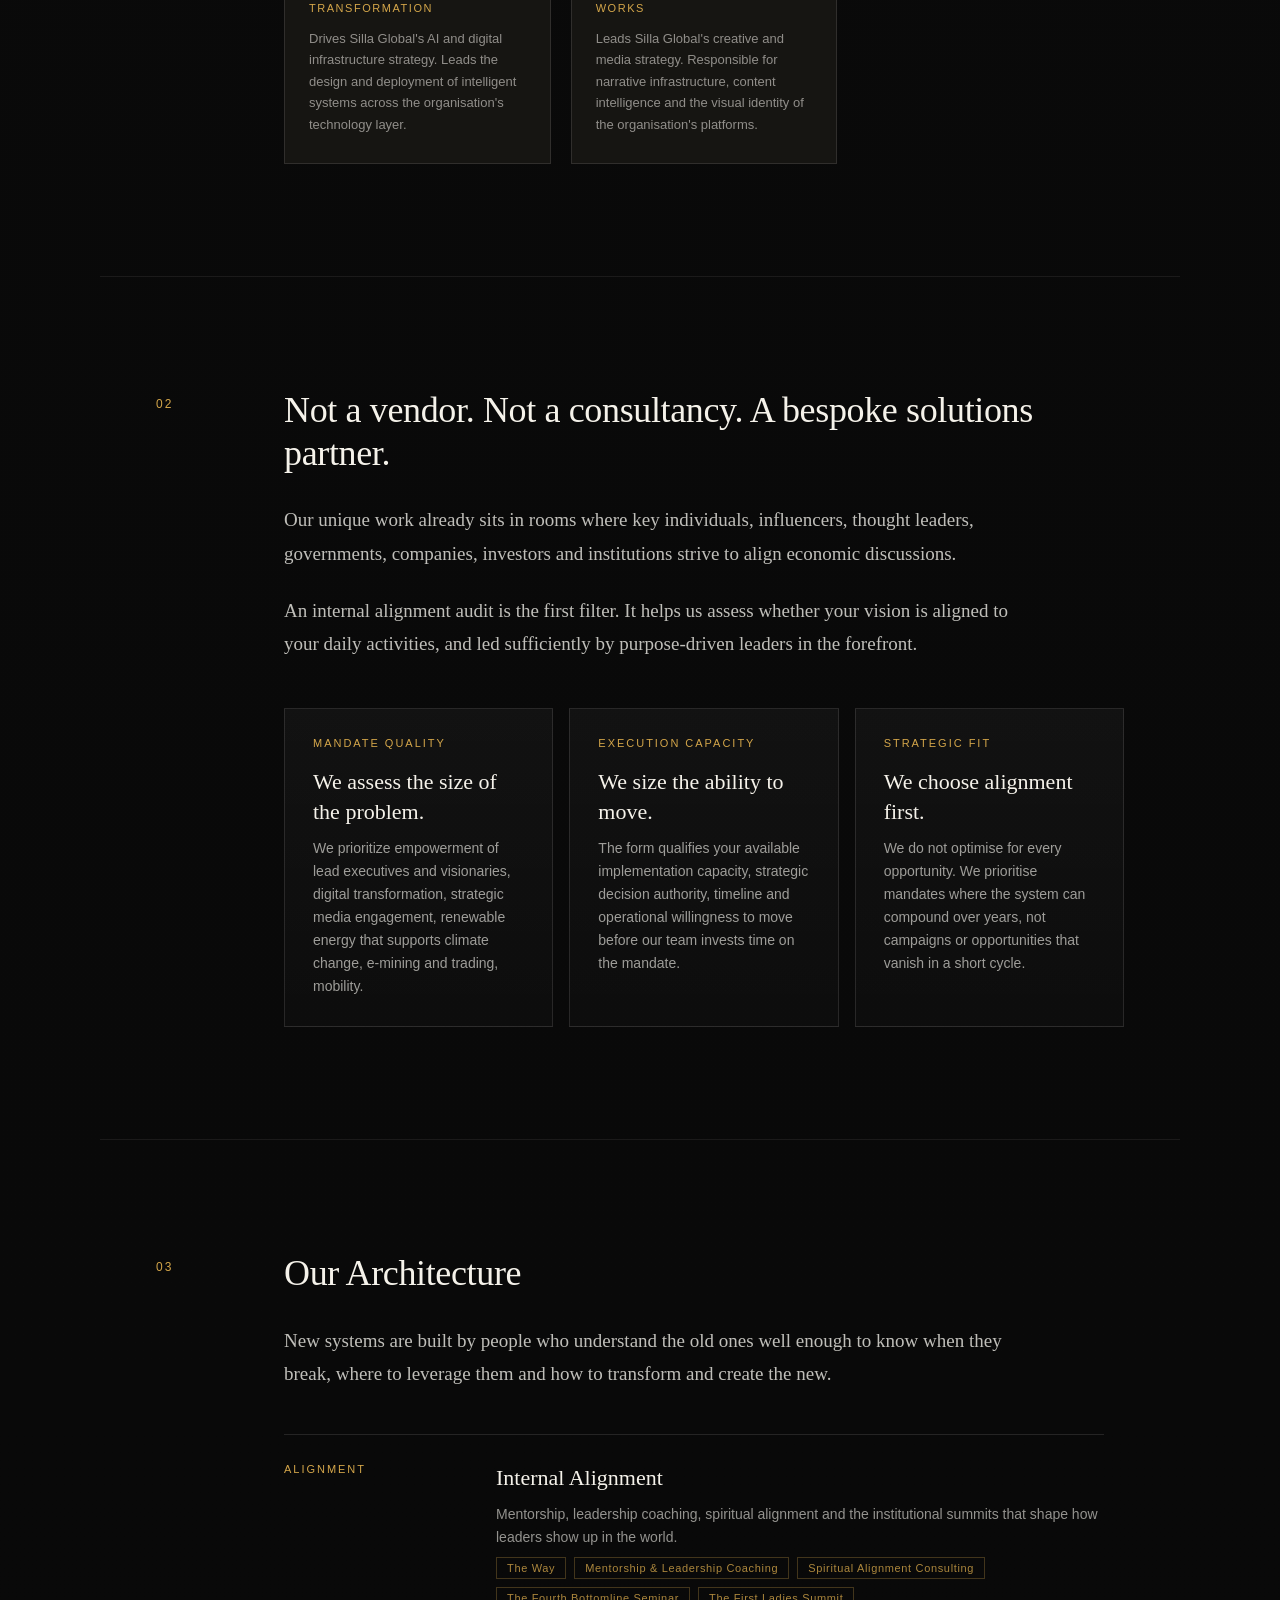
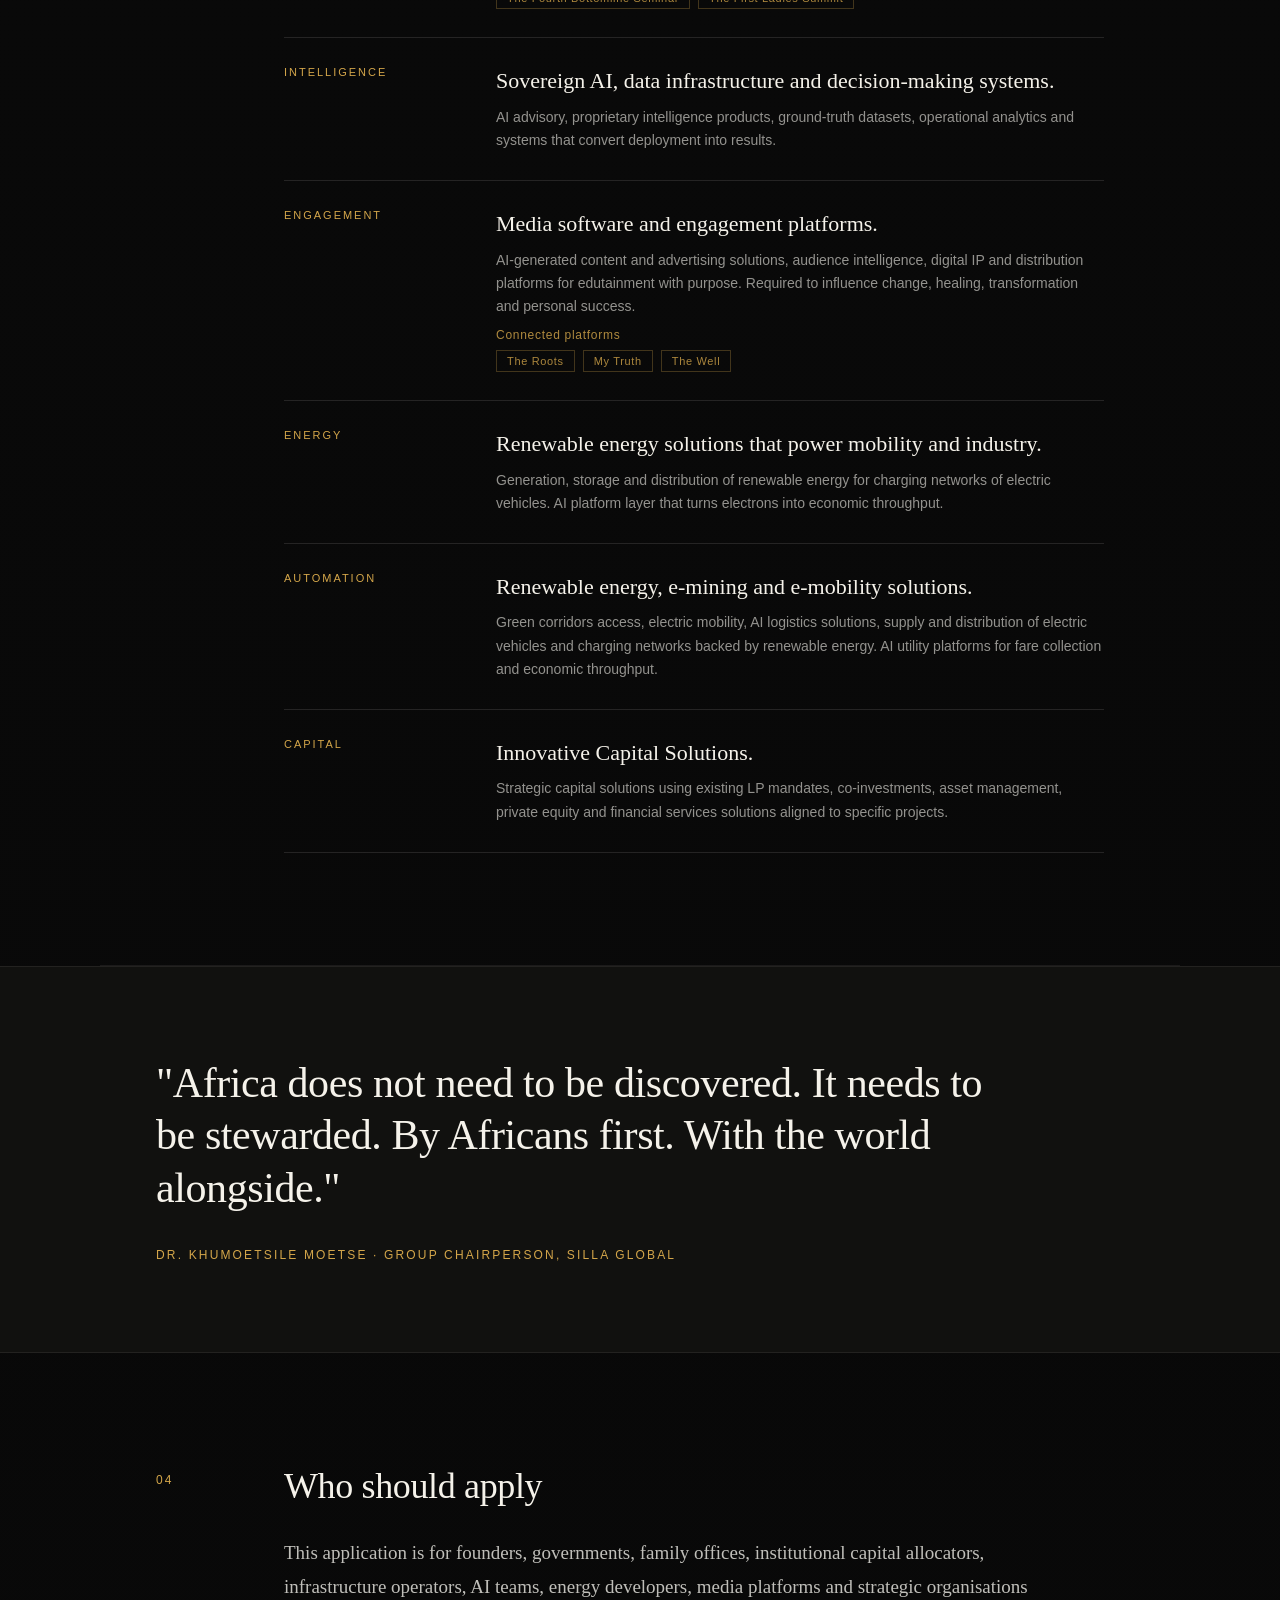
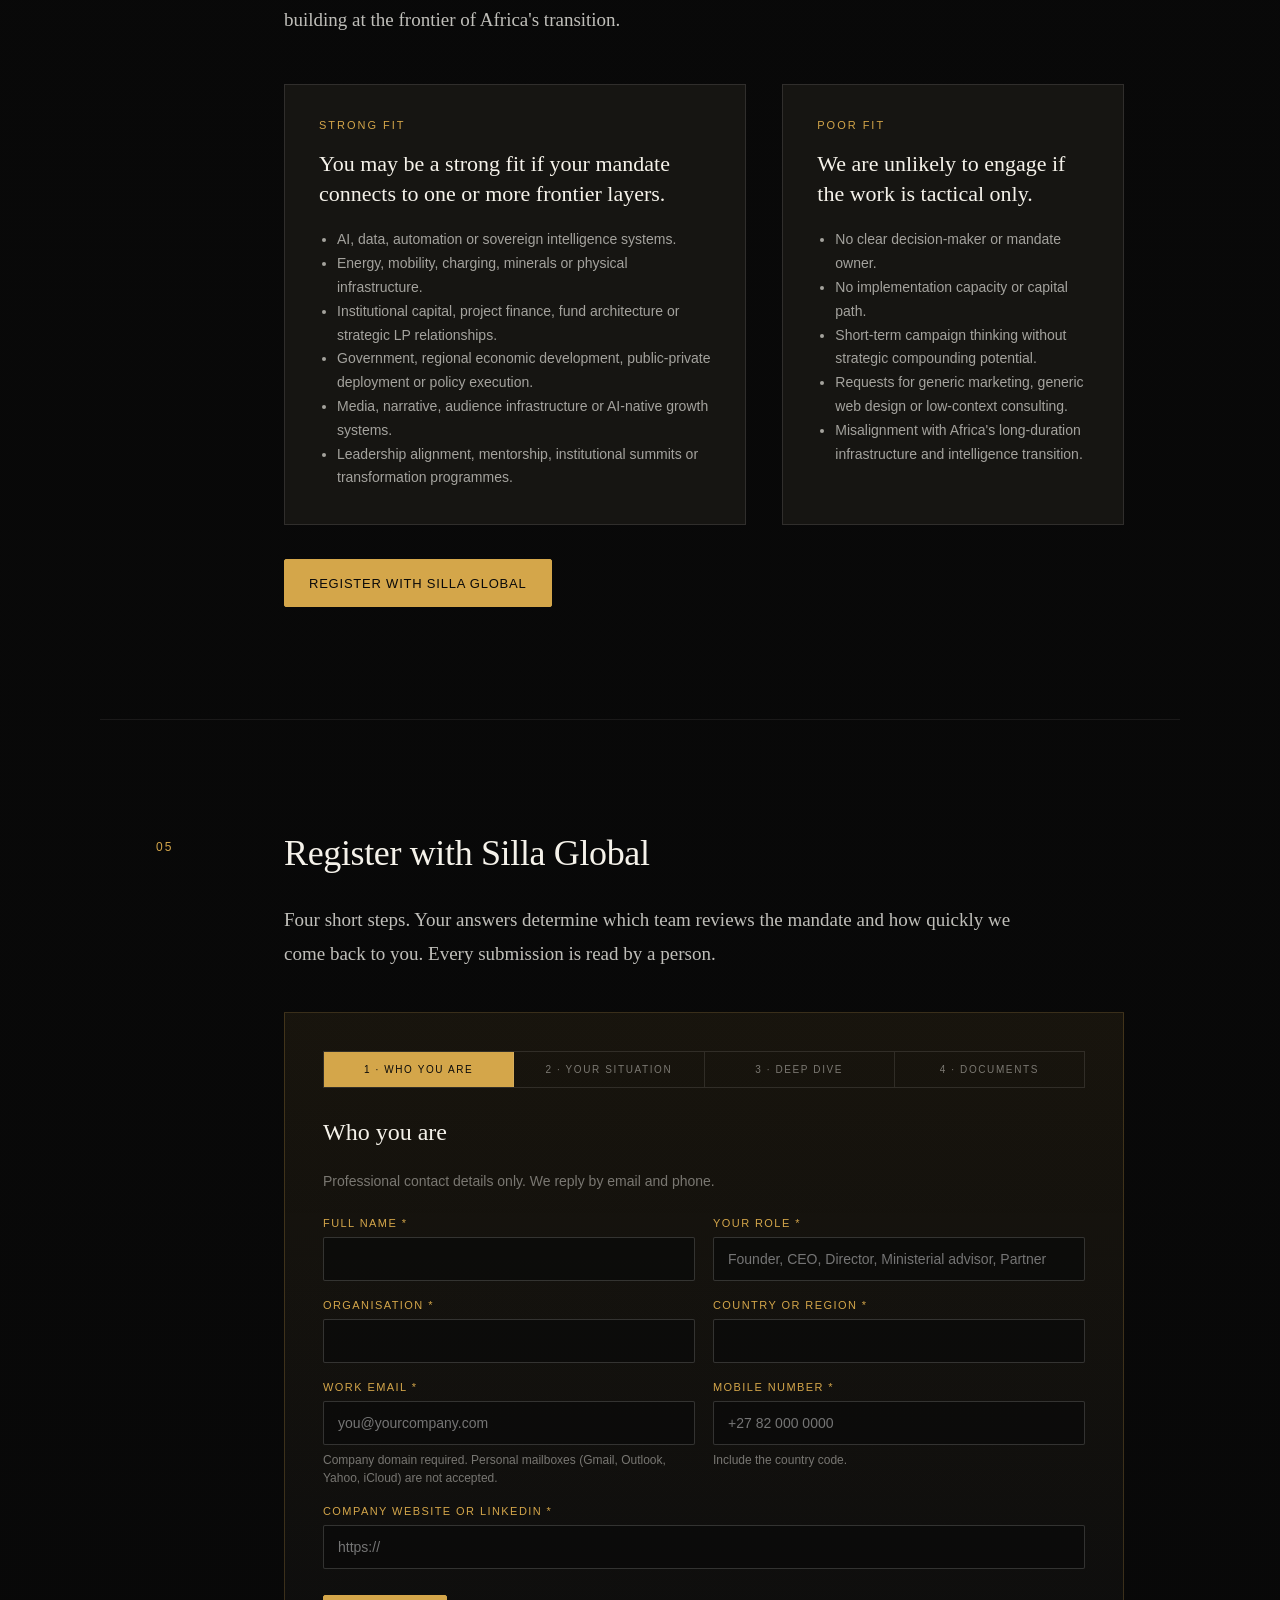
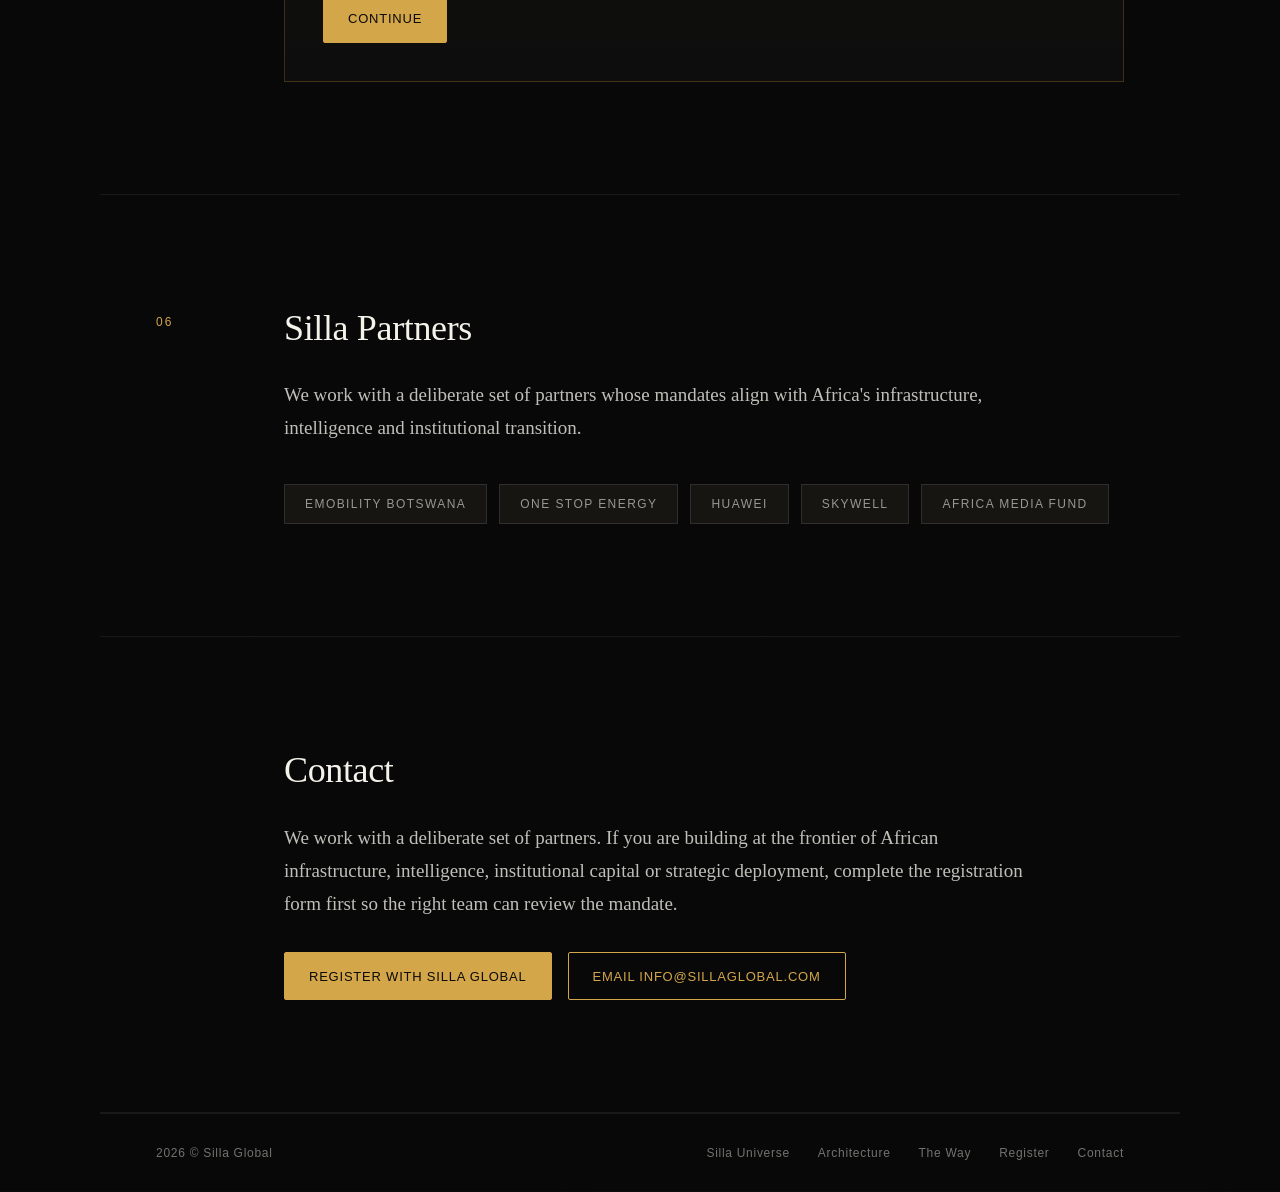
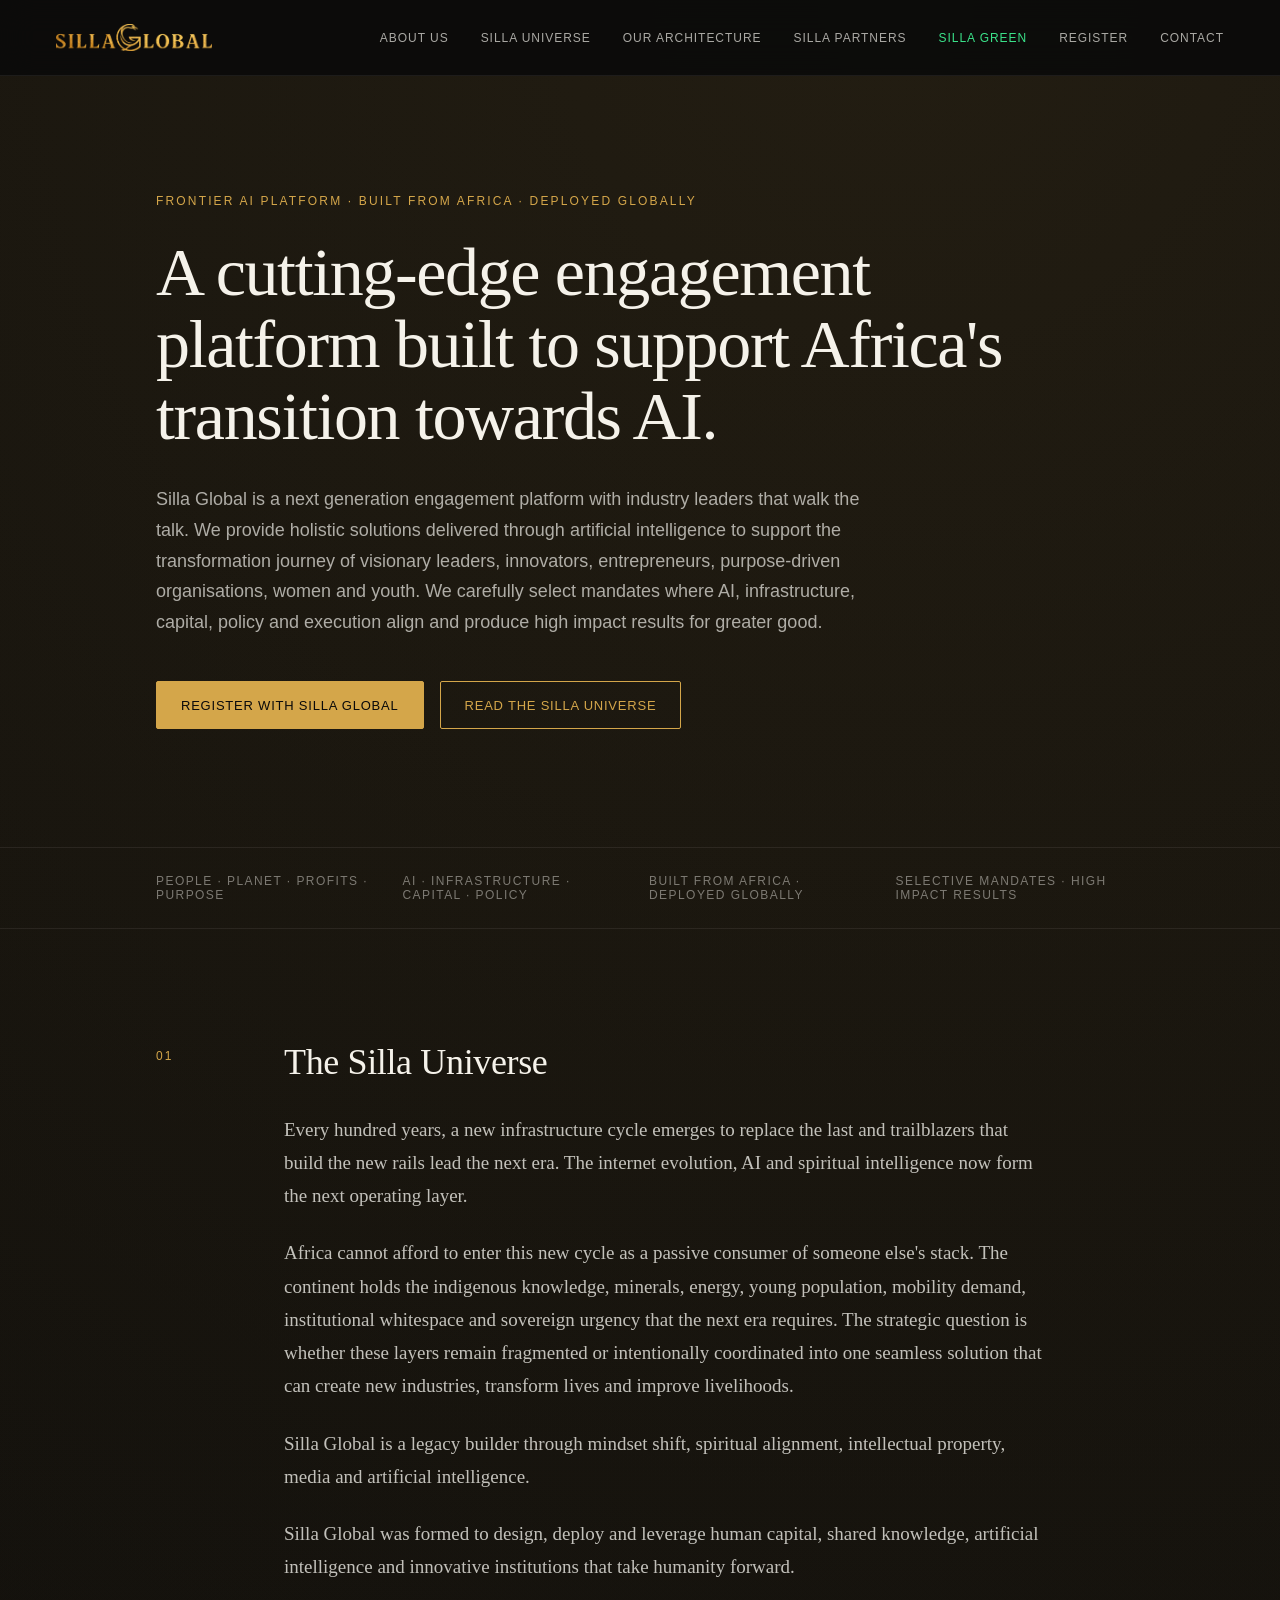
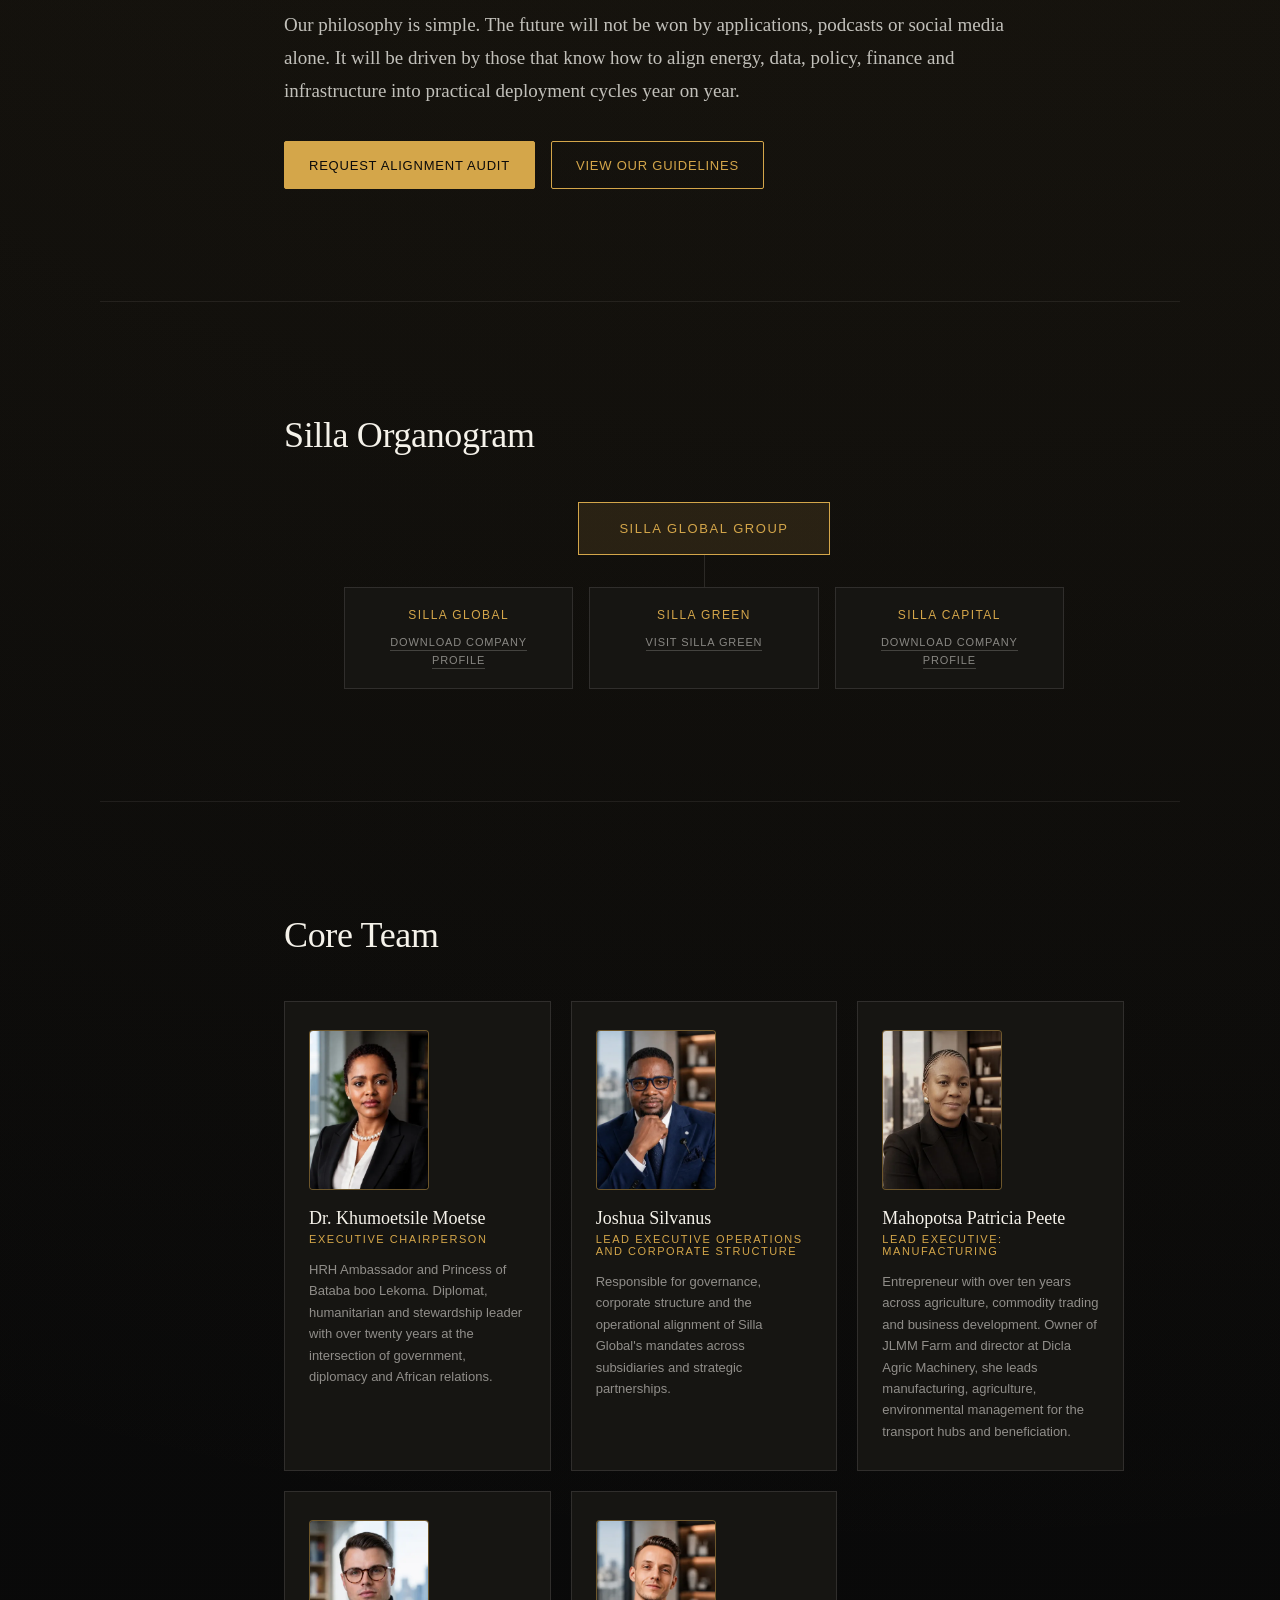
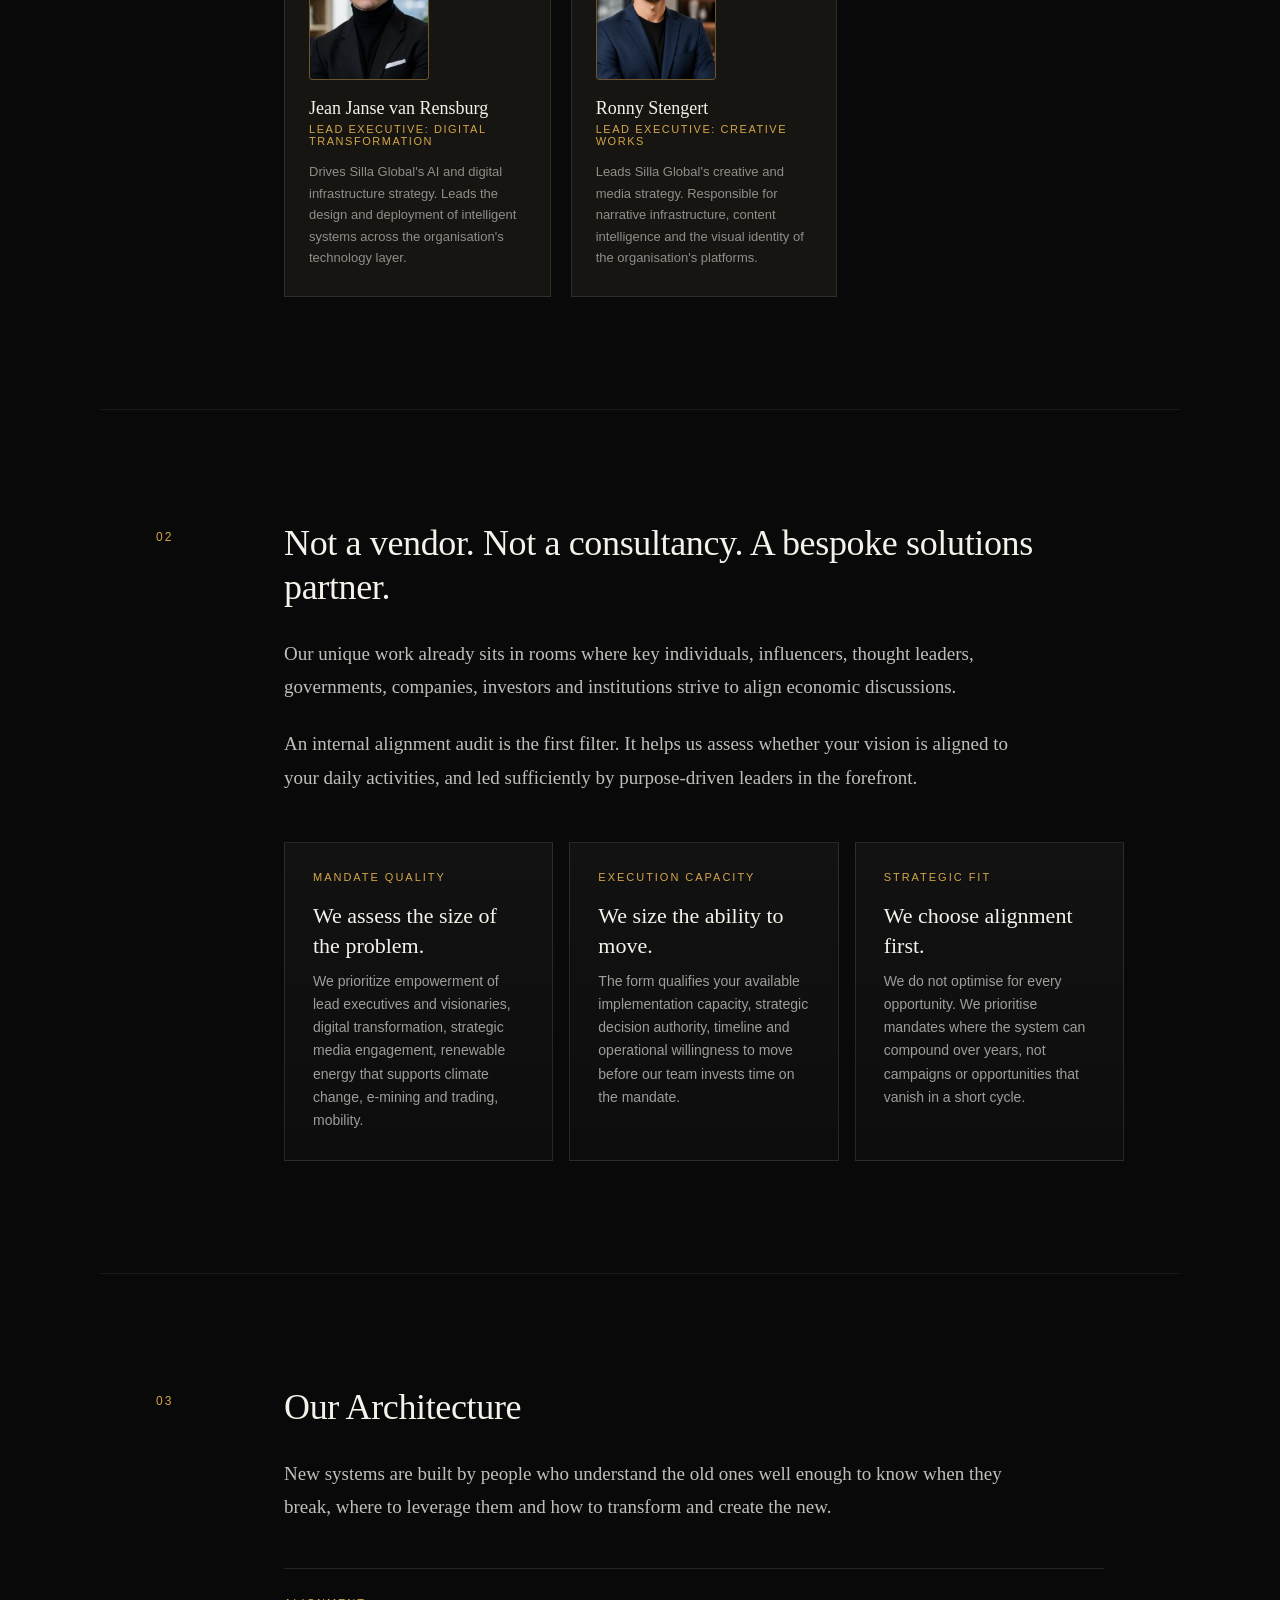
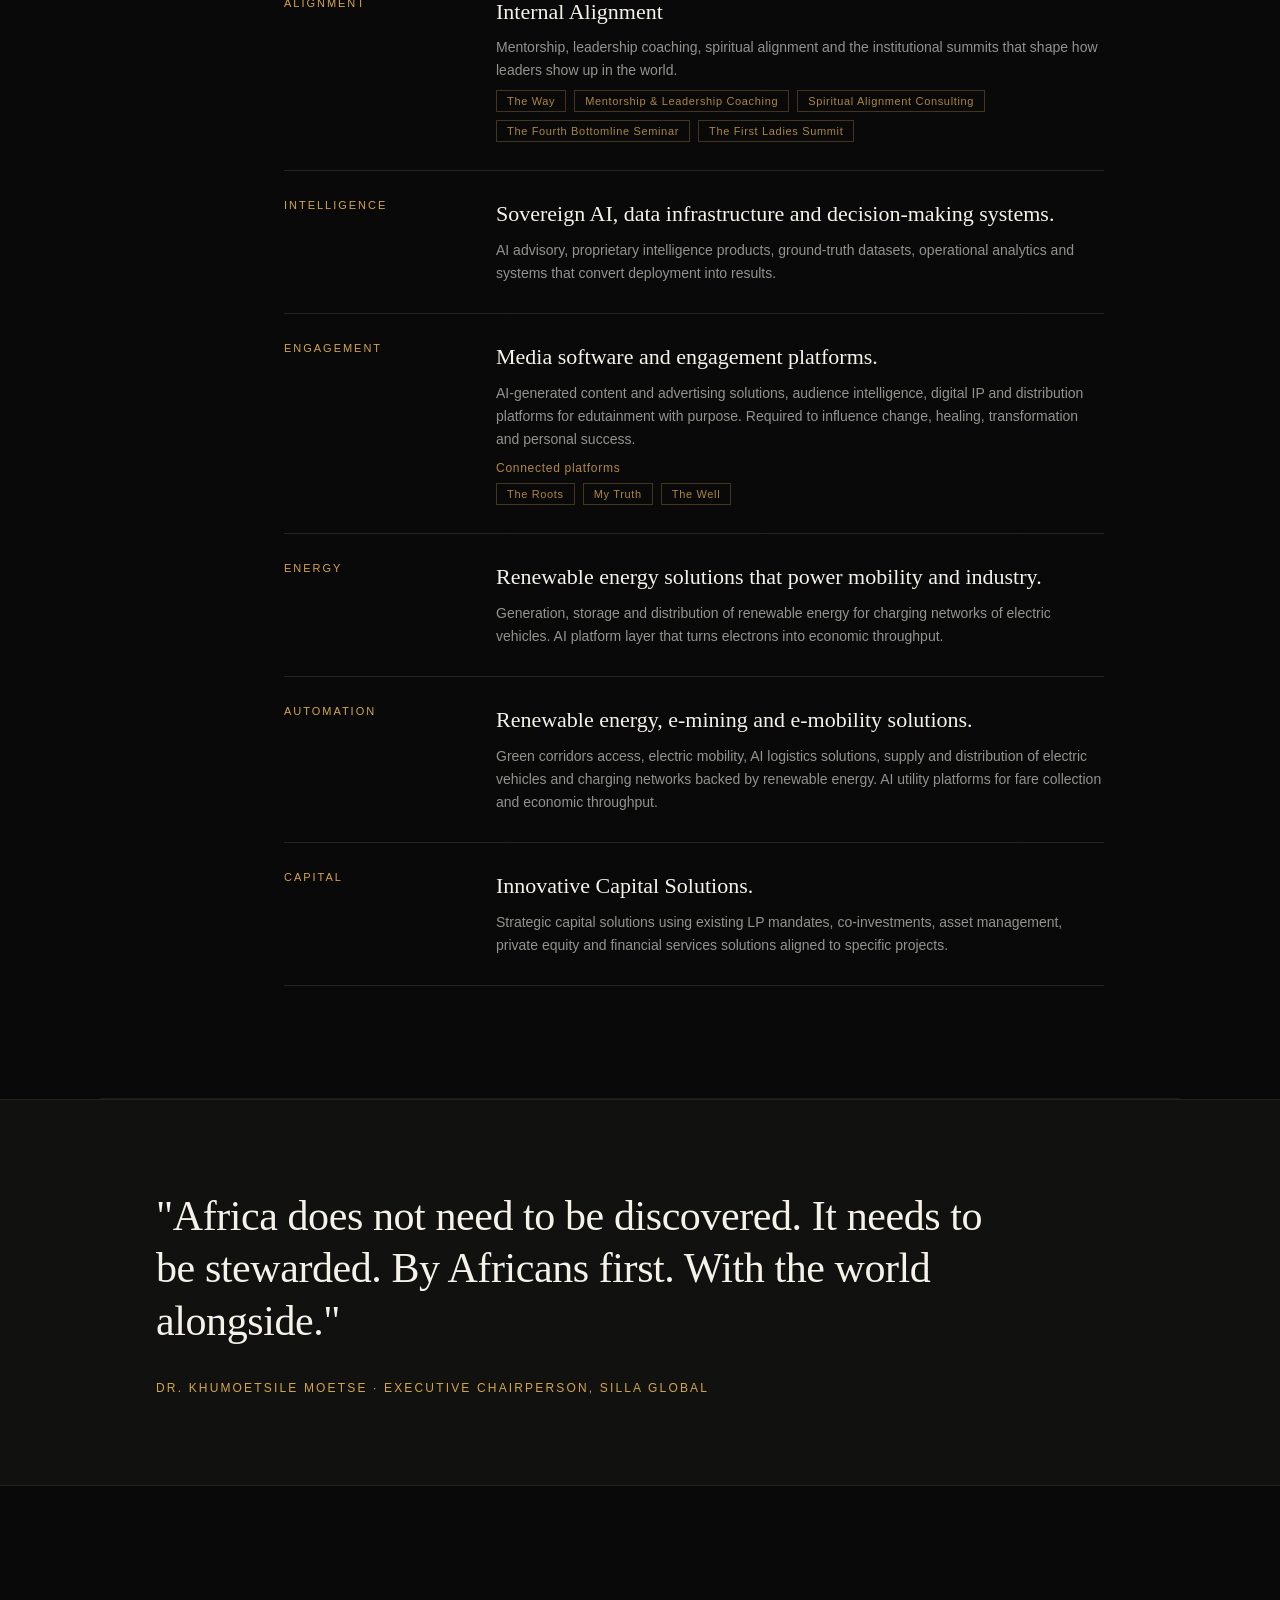
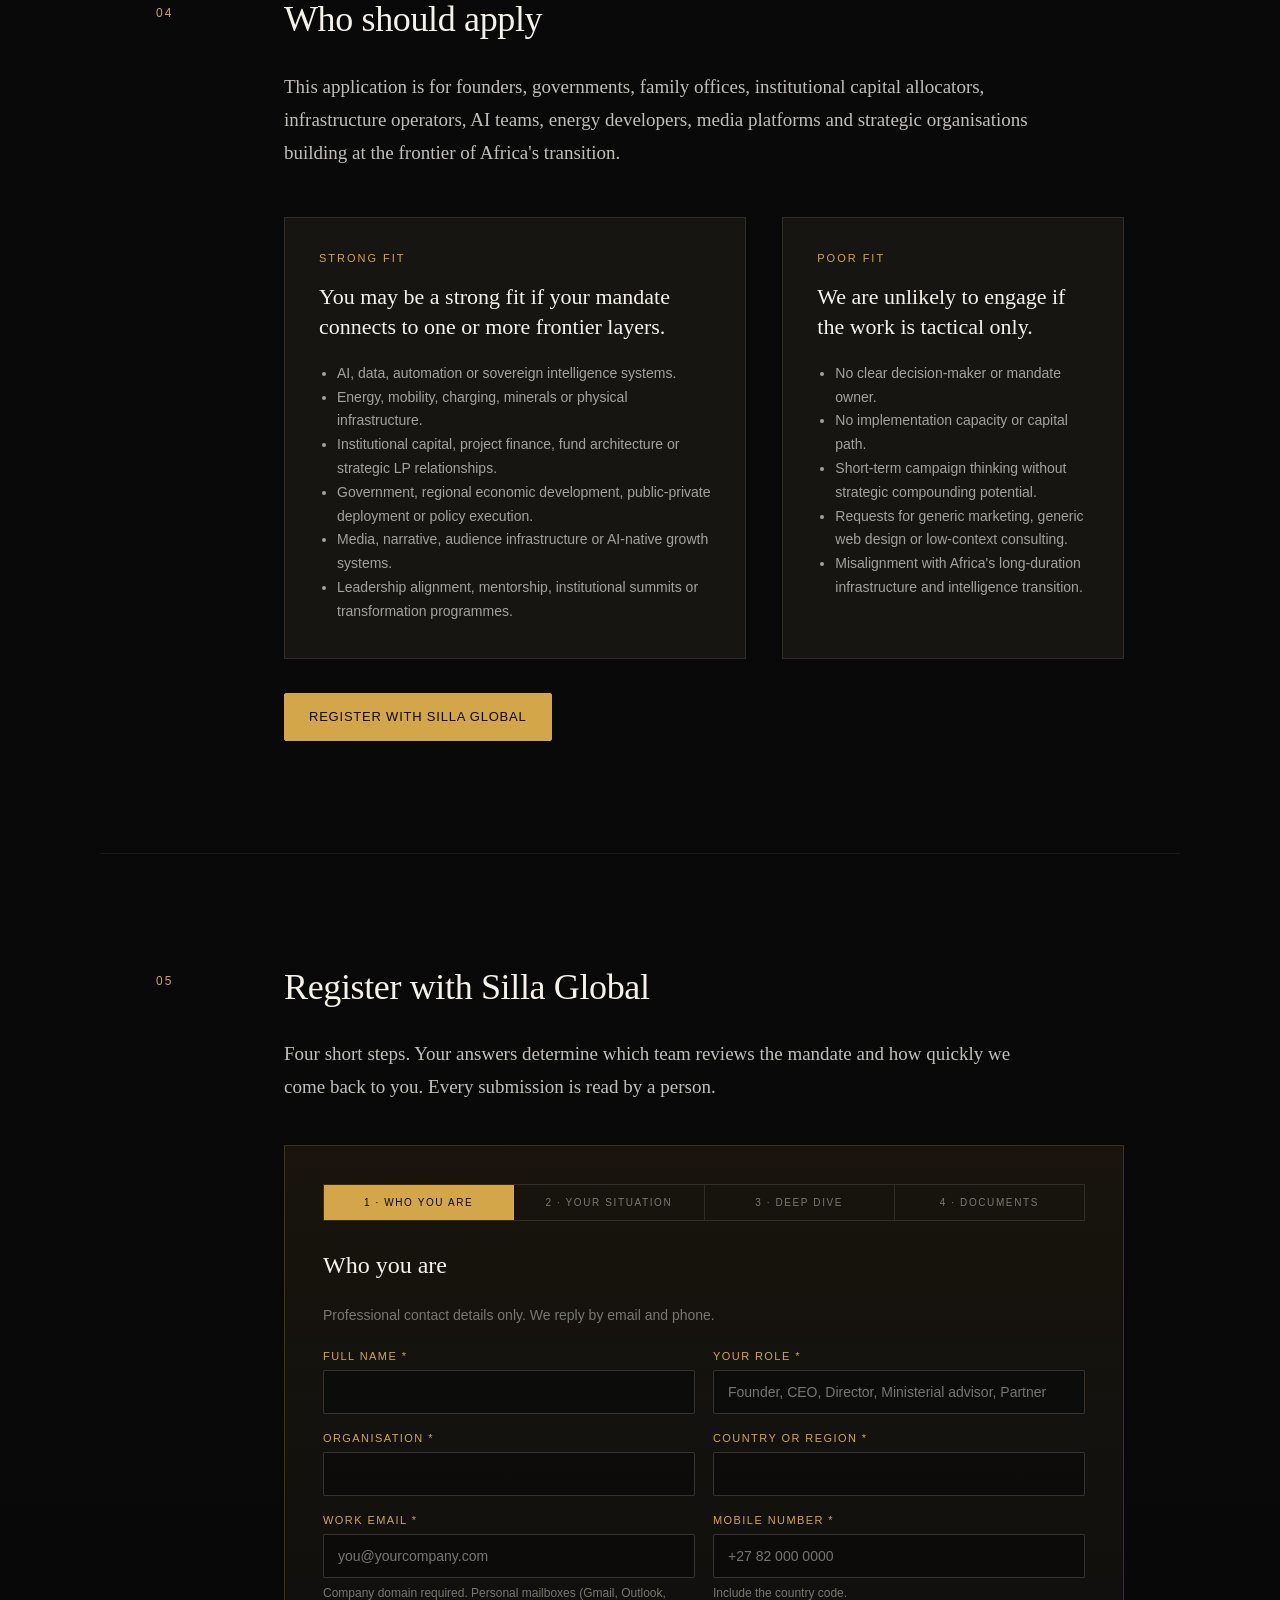
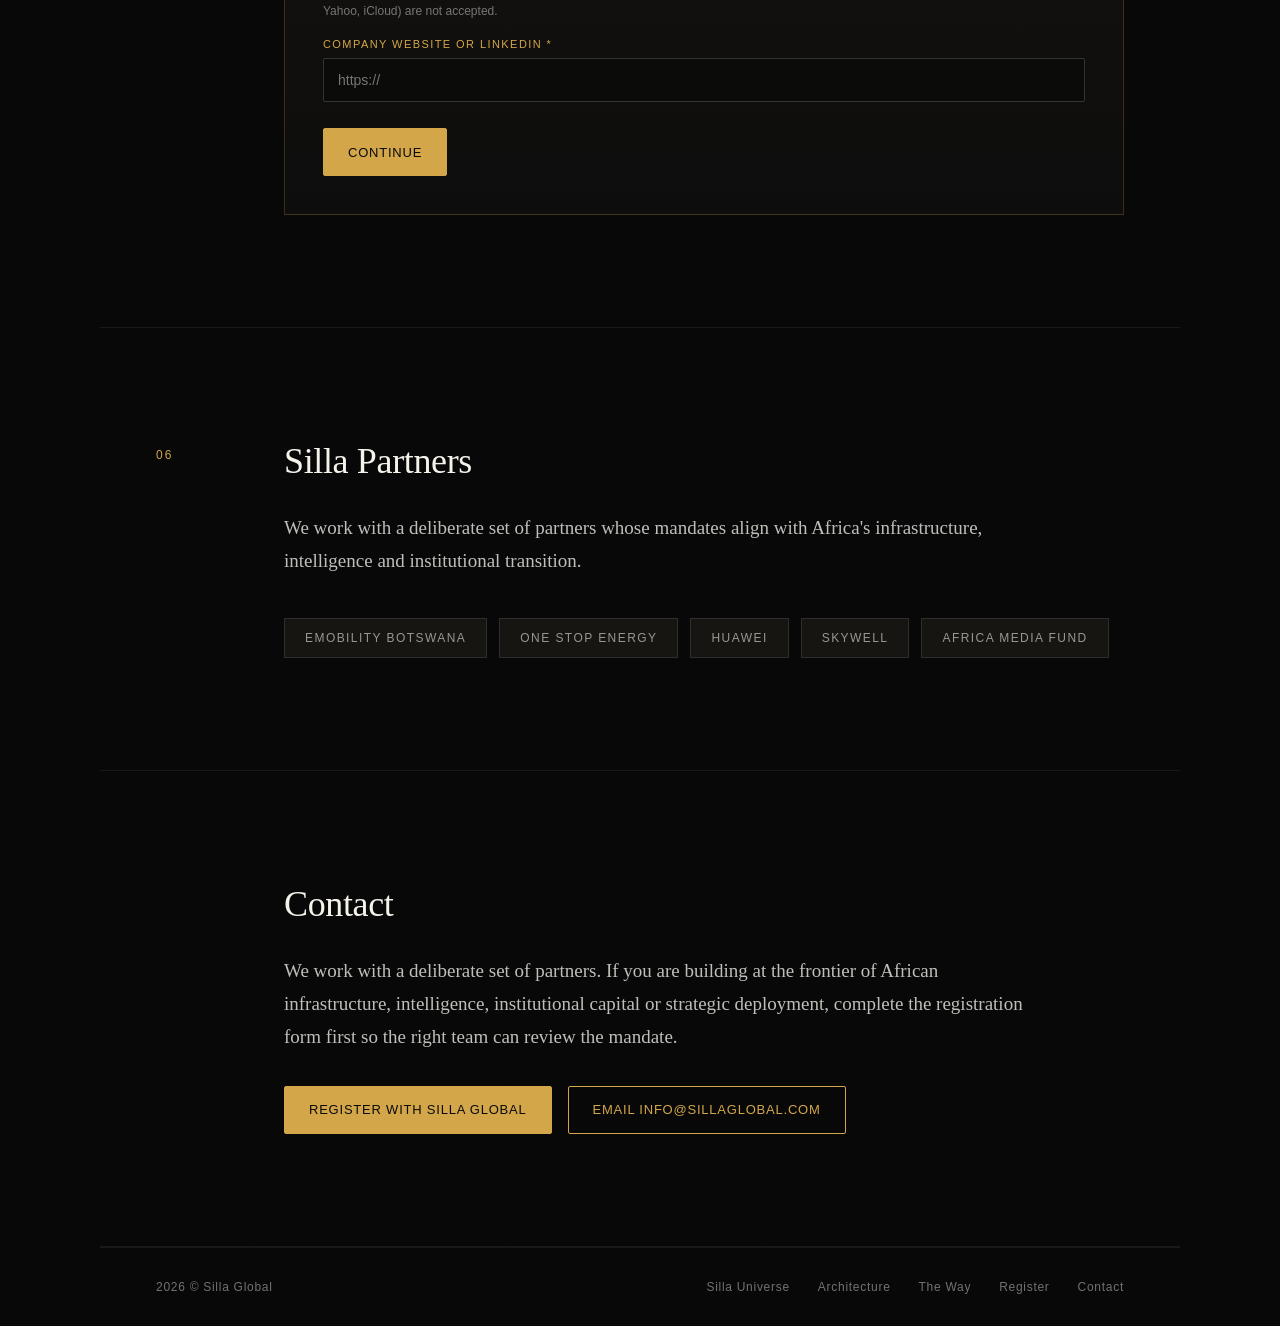
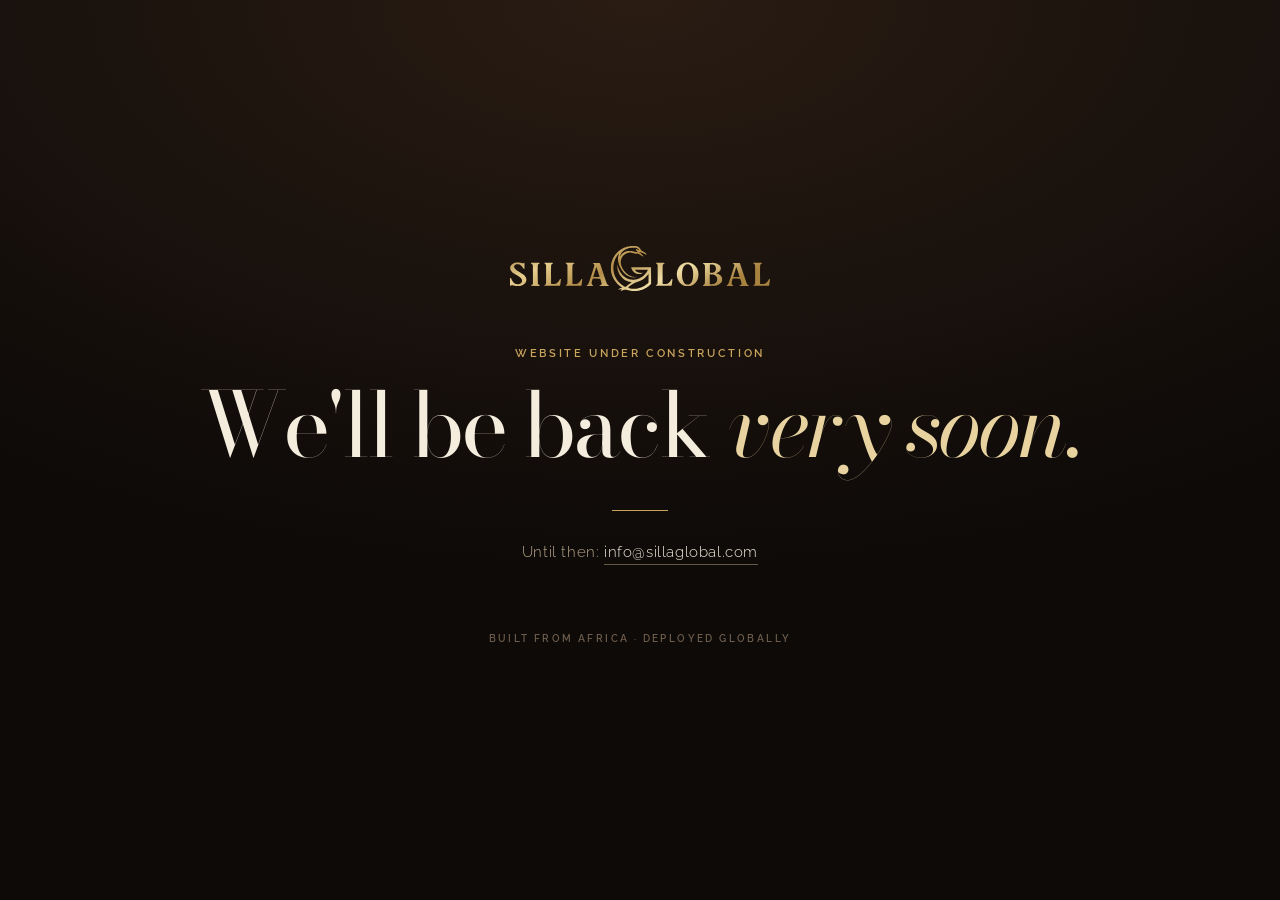
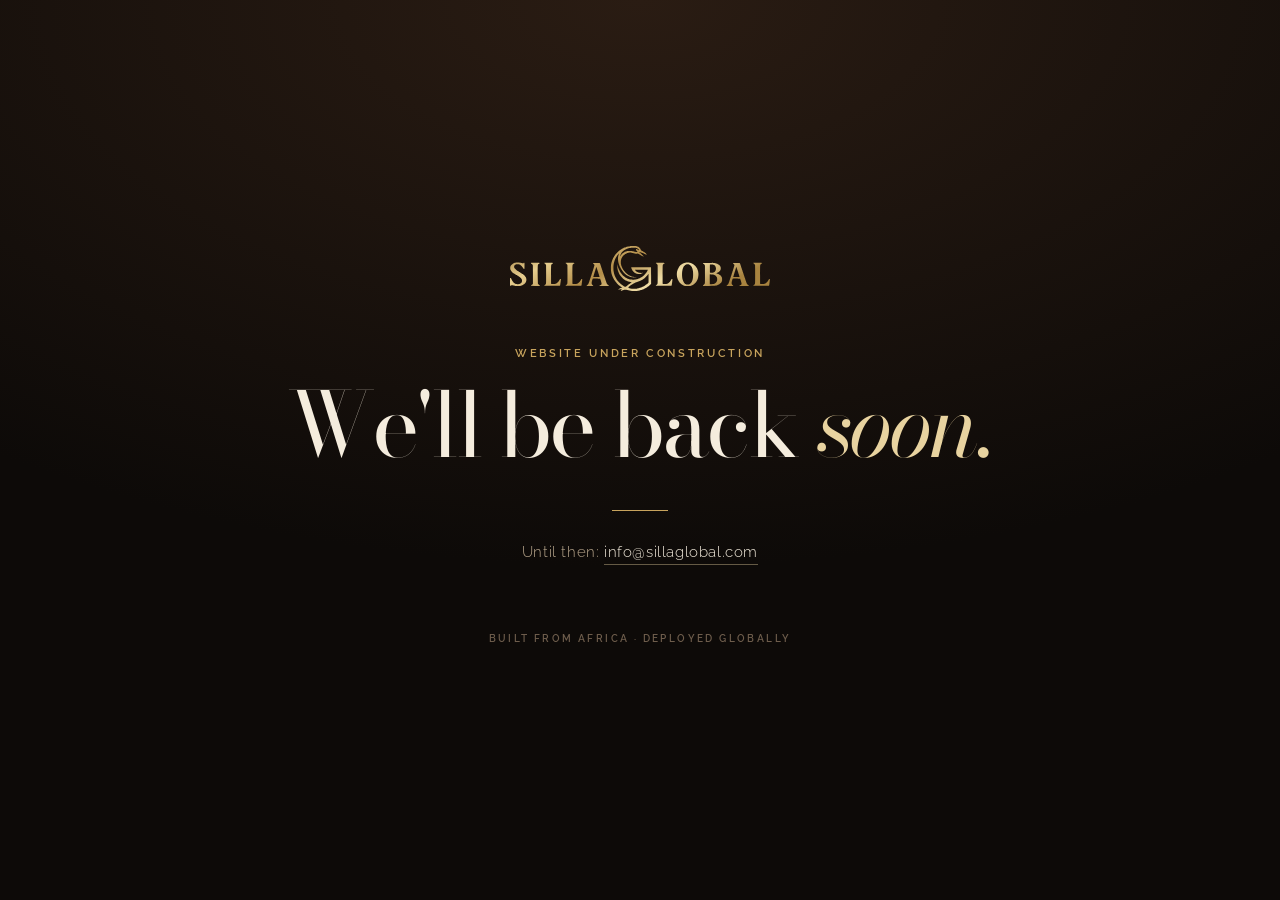
